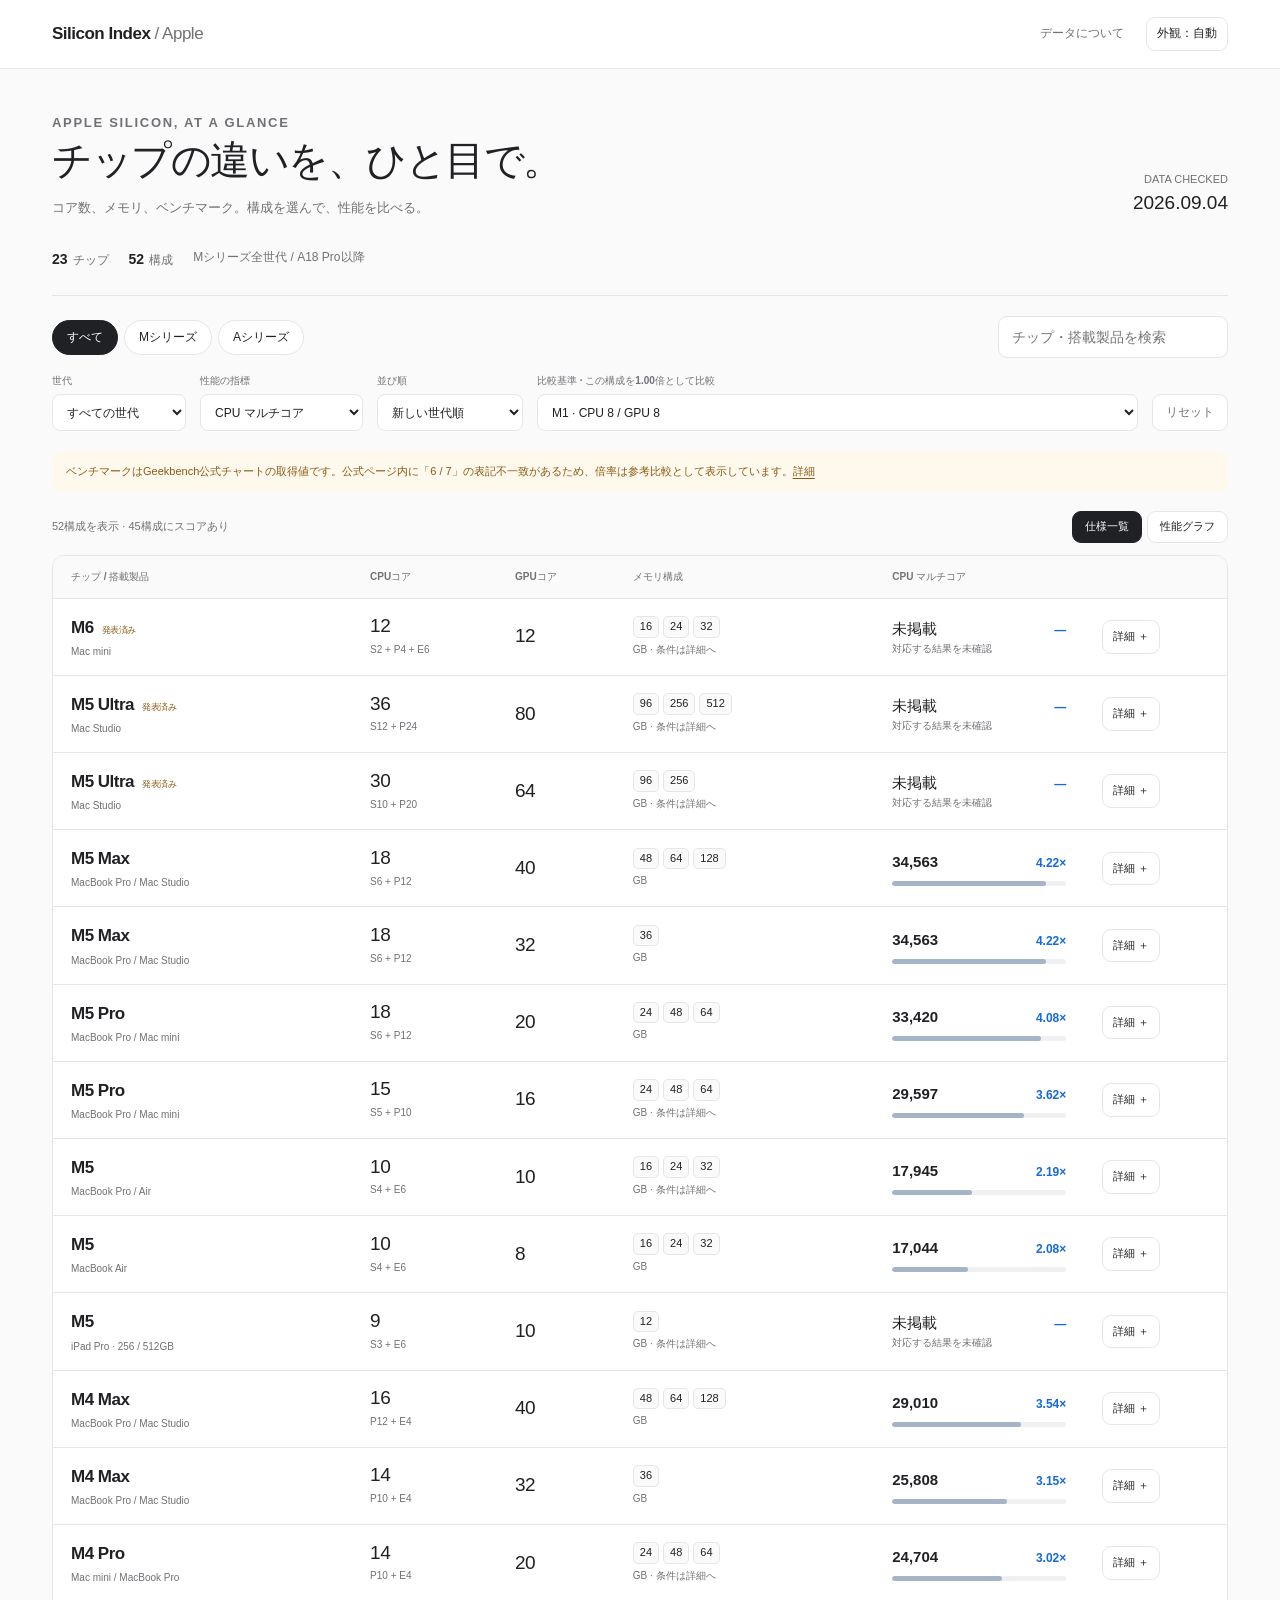
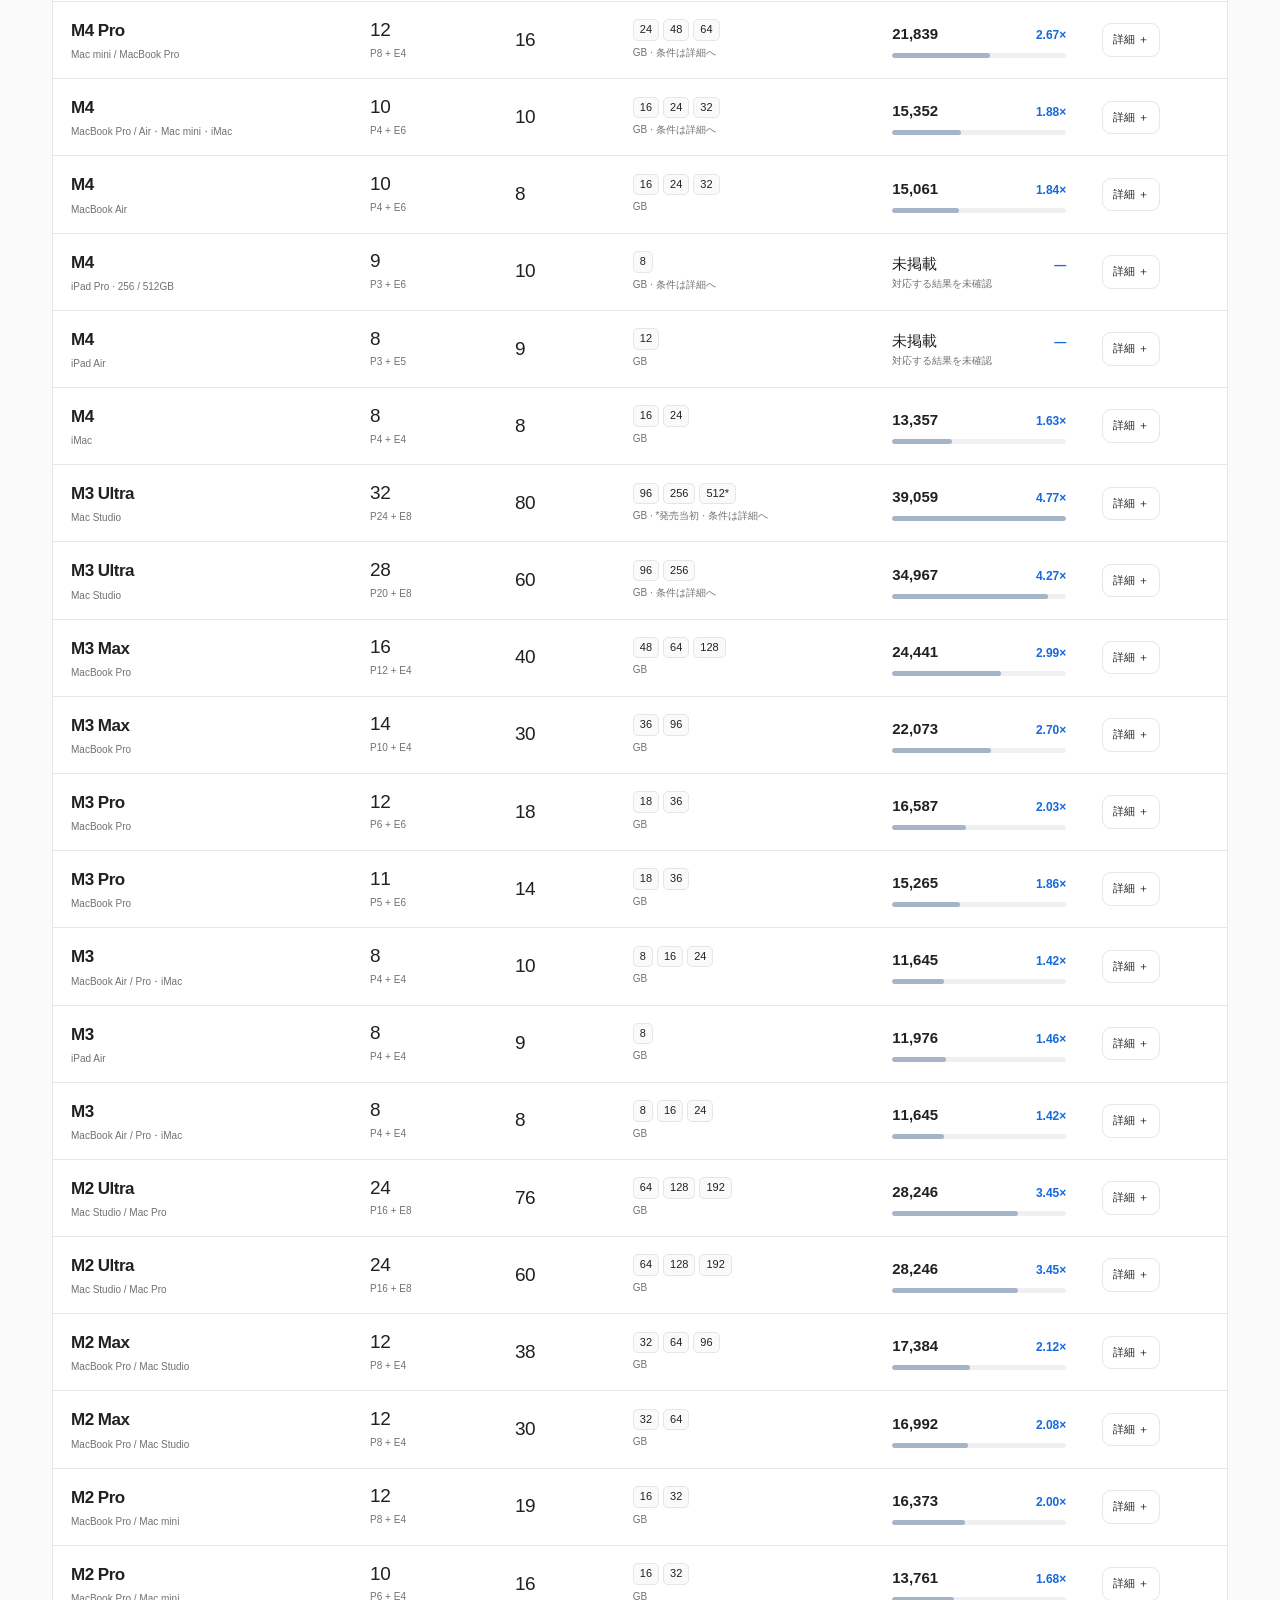
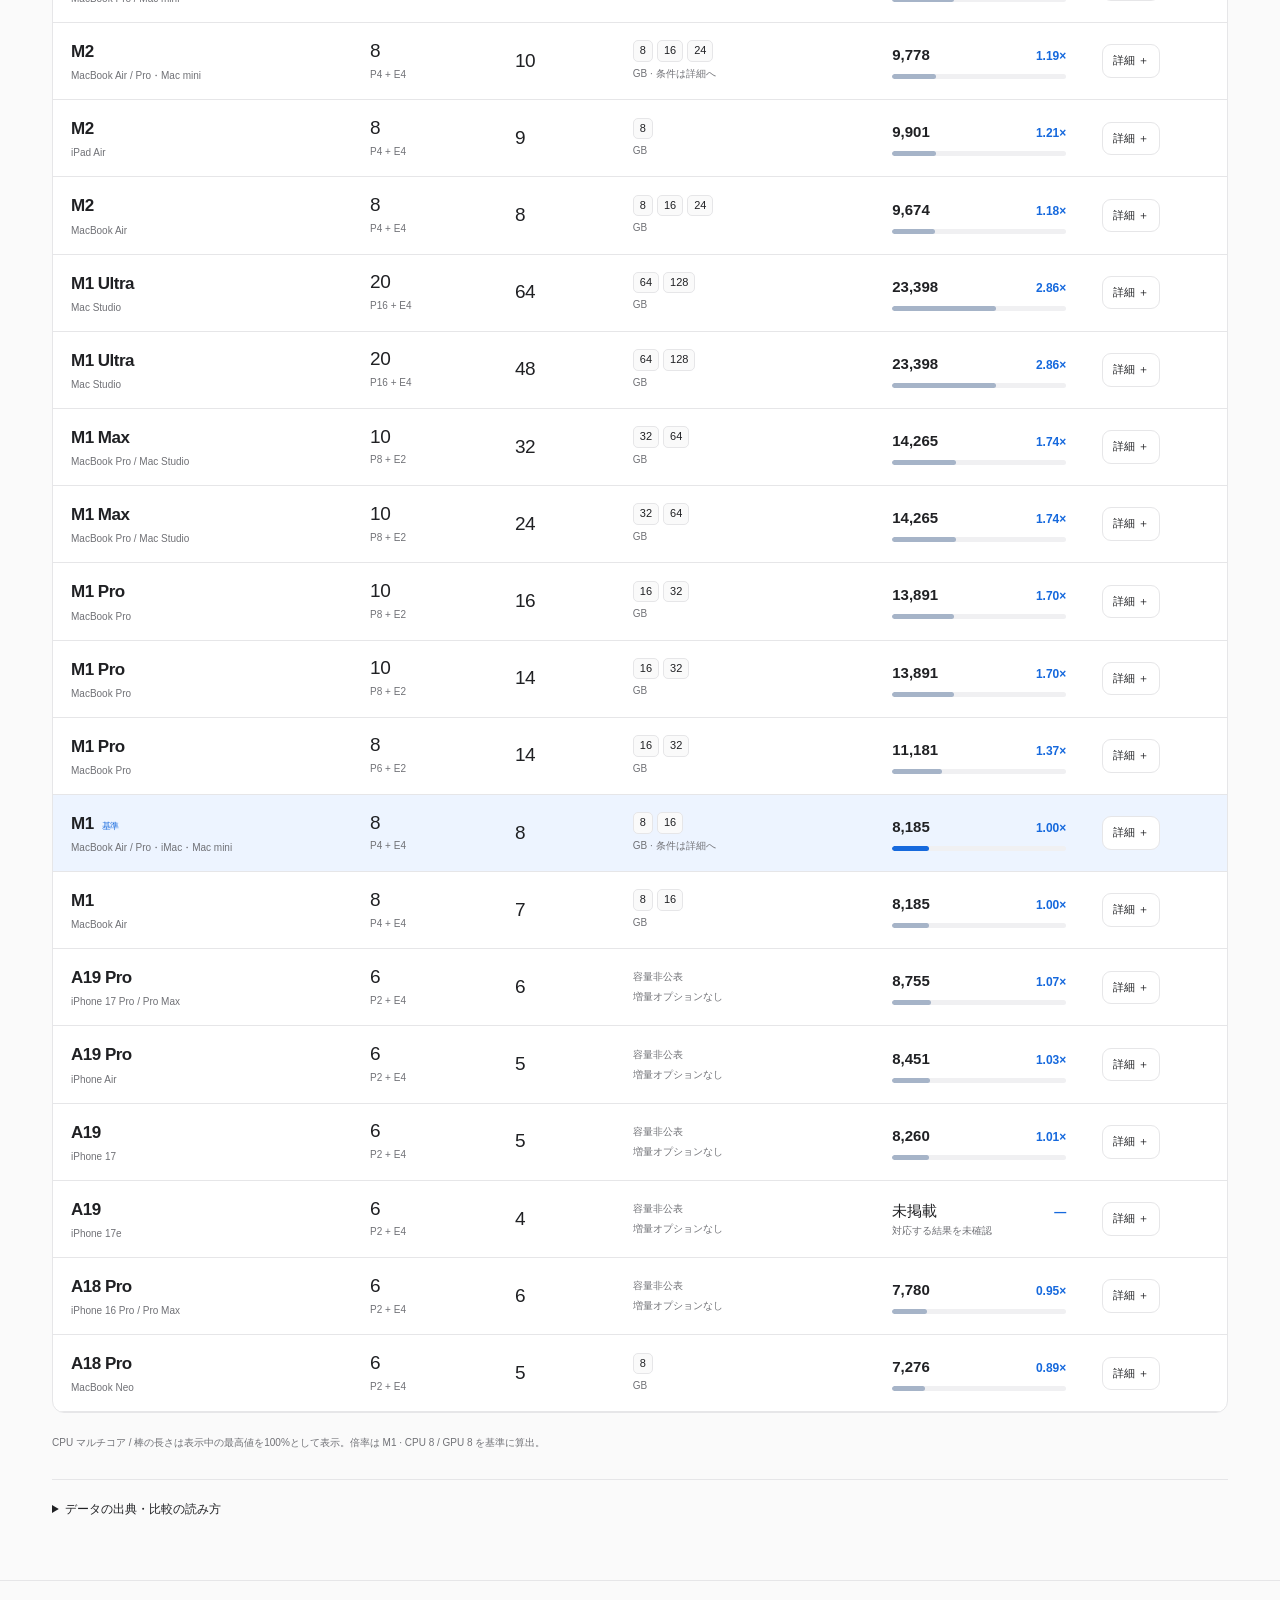
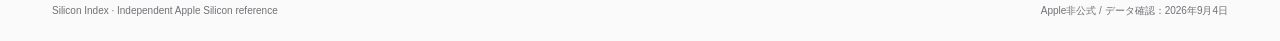
==== index.html @ 415bb07c "Build Silicon Index with 52 chip configurations and benchmark comparison" ====
<!doctype html>
<html lang="ja"><head><meta charset="utf-8"><meta name="viewport" content="width=device-width, initial-scale=1"><meta name="color-scheme" content="light dark"><meta name="description" content="Apple SiliconのCPU・GPUコア数、メモリ構成、ベンチマークを一覧で比較。Mシリーズ全世代とA18 Pro以降に対応。"><title>Silicon Index — Apple Siliconを比較</title>
<style>
:root{--bg:#fafafa;--surface:#fff;--text:#202124;--muted:#707176;--line:#e6e6e8;--soft:#f0f0f2;--accent:#1669dd;--accent-bg:#edf4ff;--bar:#a6b4c8;--warn:#8a5a14;--warn-bg:#fff8ec;font-family:-apple-system,BlinkMacSystemFont,'Helvetica Neue','Noto Sans JP',sans-serif;color:var(--text);background:var(--bg);font-synthesis:none}*{box-sizing:border-box}body{margin:0;font-size:14px;line-height:1.6}a{color:var(--accent);text-underline-offset:3px}button,input,select{font:inherit}button,select{cursor:pointer}button{color:inherit}button:focus-visible,a:focus-visible,input:focus-visible,select:focus-visible,summary:focus-visible{outline:3px solid #6ea7f5;outline-offset:3px}button{border:1px solid var(--line);background:var(--surface);border-radius:9px;padding:8px 13px}button:hover{background:var(--soft)}button[aria-pressed=true]{background:var(--text);color:var(--surface);border-color:var(--text)}.wrap{max-width:1240px;margin:auto;padding:0 32px}header{border-bottom:1px solid var(--line);background:var(--surface)}.nav{height:68px;display:flex;align-items:center;justify-content:space-between}.brand{font-size:17px;font-weight:650;letter-spacing:-.5px;text-decoration:none;color:var(--text)}.brand span{color:var(--muted);font-weight:400}.nav-right{display:flex;gap:22px;align-items:center}.nav-right a{font-size:12px;color:var(--muted);text-decoration:none}.theme{font-size:12px;padding:6px 10px}.intro{padding:44px 0 29px;display:flex;align-items:end;justify-content:space-between;gap:24px}.eyebrow{font-size:10px;font-weight:650;letter-spacing:1.7px;color:var(--muted);margin:0 0 12px}h1{font-size:clamp(27px,3.4vw,40px);letter-spacing:-1.5px;line-height:1.3;margin:0 0 12px;font-weight:650}.intro p{margin:0;color:var(--muted);font-size:13px}.stamp{font-size:11px;color:var(--muted);white-space:nowrap;text-align:right}.stamp strong{font-size:19px;display:block;color:var(--text);font-weight:500;font-variant-numeric:tabular-nums}.summary{display:flex;gap:20px;margin-bottom:25px;color:var(--muted);font-size:12px}.summary b{color:var(--text);font-size:14px;margin-right:5px}.toolbar{display:flex;justify-content:space-between;align-items:center;gap:12px;flex-wrap:wrap;border-top:1px solid var(--line);padding:20px 0 15px}.segments{display:flex;gap:6px}.segments button{font-size:12px;padding:7px 14px;border-radius:20px}.search{width:230px;border:1px solid var(--line);background:var(--surface);color:var(--text);padding:9px 13px;border-radius:9px}.controls{display:flex;gap:14px;align-items:end;flex-wrap:wrap;padding-bottom:20px}.field{display:flex;flex-direction:column;gap:5px;min-width:125px}.field label{font-size:10px;color:var(--muted);font-weight:550}.field select{border:1px solid var(--line);border-radius:8px;background:var(--surface);color:var(--text);height:37px;padding:0 30px 0 10px;max-width:320px;font-size:12px}.field.base{flex:1}.field.base select{max-width:100%;width:100%}.reset{font-size:12px;height:37px;color:var(--muted)}.viewline{display:flex;justify-content:space-between;align-items:center;gap:12px;margin-bottom:12px}.result-count{font-size:11px;color:var(--muted)}.view-buttons{display:flex;gap:5px}.view-buttons button{font-size:11px;padding:6px 12px}.notice{padding:11px 14px;border-radius:9px;background:var(--warn-bg);color:var(--warn);font-size:11px;margin:0 0 19px;line-height:1.7}.notice a{color:inherit}.table-shell{border:1px solid var(--line);border-radius:12px;background:var(--surface);overflow:hidden}table{border-collapse:collapse;width:100%;font-size:12px}th{font-size:10px;text-align:left;font-weight:550;color:var(--muted);padding:13px 18px;background:var(--bg);border-bottom:1px solid var(--line);white-space:nowrap}td{padding:15px 18px;border-bottom:1px solid var(--line);vertical-align:middle}tbody tr:last-child td{border-bottom:0}.chip-name{font-size:17px;font-weight:650;letter-spacing:-.5px;white-space:nowrap}.device{font-size:10px;color:var(--muted);max-width:220px;margin-top:3px}.variant{font-size:10px;color:var(--muted)}.num{font-variant-numeric:tabular-nums;font-size:19px;line-height:1.2;letter-spacing:-.5px}.split{font-size:10px;white-space:nowrap;color:var(--muted);margin-top:4px}.badges{display:flex;gap:4px;flex-wrap:wrap;max-width:195px}.badge{font-variant-numeric:tabular-nums;border:1px solid var(--line);border-radius:5px;padding:1px 6px;font-size:11px;background:var(--bg);white-space:nowrap}.unit{font-size:10px;color:var(--muted);margin-top:4px}.score{width:210px;min-width:170px}.score-top{display:flex;align-items:baseline;justify-content:space-between;gap:12px;font-variant-numeric:tabular-nums}.score-value{font-size:15px;font-weight:550}.ratio{color:var(--accent);font-size:12px;font-weight:550}.track{height:5px;border-radius:3px;background:var(--soft);margin-top:7px;overflow:hidden}.fill{height:100%;background:var(--bar);border-radius:3px}.is-base{background:var(--accent-bg)}.is-base .fill{background:var(--accent)}.base-tag{font-size:9px;color:var(--accent);font-weight:600;margin-left:8px}.future{font-size:9px;color:var(--warn);font-weight:500;margin-left:8px}.detail-button{font-size:11px;white-space:nowrap;padding:7px 10px}.details td{padding:0 18px;background:var(--bg)}.detail-content{padding:17px 0;display:grid;grid-template-columns:1fr 1fr;gap:22px;font-size:11px;color:var(--muted)}.detail-content p{margin:4px 0}.detail-content b{color:var(--text);font-weight:550}.detail-metrics{display:flex;gap:20px;margin-bottom:10px}.detail-metrics span{display:block;font-size:16px;color:var(--text);font-variant-numeric:tabular-nums}.detail-content a{display:inline-block;margin-right:15px}.set-base{font-size:11px;margin-top:7px}.empty{padding:60px 20px;text-align:center;color:var(--muted)}#ranking{padding:8px 22px}.rank-row{display:grid;grid-template-columns:185px 1fr 100px;align-items:center;gap:20px;padding:14px 0;border-bottom:1px solid var(--line)}.rank-row:last-child{border-bottom:0}.rank-name{font-size:14px;font-weight:600}.rank-sub{font-size:10px;color:var(--muted)}.rank-track{height:23px;border-radius:4px;background:var(--soft)}.rank-fill{height:100%;min-width:2px;border-radius:4px;background:var(--bar)}.rank-row.baseline .rank-fill{background:var(--accent)}.rank-score{text-align:right;font-variant-numeric:tabular-nums}.rank-score b{font-weight:550;font-size:14px}.rank-score span{display:block;color:var(--accent);font-size:11px}.guide{margin:28px 0 40px;padding:20px 0;border-top:1px solid var(--line)}.guide summary{cursor:pointer;font-size:12px;font-weight:550}.guide-content{max-width:850px;font-size:12px;color:var(--muted);line-height:1.9;padding-top:12px}.guide h3{font-size:12px;color:var(--text);margin:17px 0 5px}.guide p{margin:5px 0}.guide ul{padding-left:18px}.legend{font-size:10px;color:var(--muted);padding-top:12px}footer{border-top:1px solid var(--line);padding:22px 0;font-size:10px;color:var(--muted)}footer .wrap{display:flex;justify-content:space-between;gap:20px}.sr-only{position:absolute;width:1px;height:1px;padding:0;margin:-1px;overflow:hidden;clip:rect(0,0,0,0);white-space:nowrap;border:0}[hidden]{display:none!important}
@media(prefers-color-scheme:dark){:root:not([data-theme=light]){--bg:#141416;--surface:#1d1d20;--text:#eeeef0;--muted:#a0a0a8;--line:#35353b;--soft:#2c2c32;--accent:#8dbbff;--accent-bg:#1b2a40;--bar:#6c839f;--warn:#dbb879;--warn-bg:#2c261c}}:root[data-theme=dark]{--bg:#141416;--surface:#1d1d20;--text:#eeeef0;--muted:#a0a0a8;--line:#35353b;--soft:#2c2c32;--accent:#8dbbff;--accent-bg:#1b2a40;--bar:#6c839f;--warn:#dbb879;--warn-bg:#2c261c}
@media(max-width:850px){.wrap{padding:0 20px}td,th{padding:13px 10px}.stamp{display:none}.score{min-width:135px;width:170px}.device{max-width:175px}.field{min-width:110px}.controls{gap:10px}}
@media(max-width:650px){.wrap{padding:0 18px}.nav{height:58px}.brand{font-size:15px}.brand span{display:none}.intro{padding:30px 0 22px}h1{letter-spacing:-1px}.intro p{font-size:12px}.summary{gap:16px;margin-bottom:20px}.toolbar{padding-top:16px}.search{width:100%;order:2}.segments{width:100%}.segments button{flex:1;padding:7px 10px}.controls{display:grid;grid-template-columns:1fr 1fr}.field select{max-width:100%;width:100%}.field.base{grid-column:1/-1}.reset{grid-column:1/-1;height:32px}.notice{font-size:10px}.table-shell{border:none;background:none;overflow:visible}table,tbody{display:block}thead{display:none}tr.data-row{display:grid;grid-template-columns:1fr 1fr 1.7fr;gap:16px 10px;border:1px solid var(--line);border-radius:12px;padding:17px;margin-bottom:10px;background:var(--surface)}tr.data-row.is-base{background:var(--accent-bg)}td{display:block;padding:0;border:0}td.identity{grid-column:1/3}td.action{grid-column:3;grid-row:1;text-align:right;align-self:center}td.cpu,td.gpu,td.mem{grid-row:2}td.cpu:before{content:'CPU';font-size:9px;color:var(--muted);display:block;margin-bottom:5px}td.gpu:before{content:'GPU';font-size:9px;color:var(--muted);display:block;margin-bottom:5px}td.mem:before{content:'メモリ';font-size:9px;color:var(--muted);display:block;margin-bottom:5px}td.score{grid-column:1/-1;width:auto;min-width:0;padding-top:12px;border-top:1px solid var(--line)}.chip-name{font-size:19px}.device{max-width:none}.badges{max-width:none}.badge{font-size:10px}.num{font-size:23px}.details{display:block;margin:-11px 0 10px;border:1px solid var(--line);border-radius:0 0 12px}.details td{padding:0 15px;border-radius:inherit}.detail-content{grid-template-columns:1fr;gap:10px}.rank-row{grid-template-columns:110px 1fr 70px;gap:10px}.rank-name{font-size:12px}.rank-sub{font-size:9px}.rank-track{height:19px}#ranking{padding:0 12px;border:1px solid var(--line);border-radius:12px;background:var(--surface)}.rank-score b{font-size:12px}.rank-score span{font-size:10px}.guide{margin-top:24px}footer .wrap{flex-direction:column;gap:4px}.nav-right{gap:12px}}
@media(prefers-reduced-motion:no-preference){.fill,.rank-fill{transition:width .2s ease}}@media print{header,.toolbar,.controls,.view-buttons,.action,.notice,footer{display:none}body{background:white;color:black}.wrap{max-width:none;padding:0}tr{break-inside:avoid}.intro{padding:15px 0}}
</style></head><body>
<header><nav class="wrap nav" aria-label="メイン"><a class="brand" href="./">Silicon Index <span>/ Apple</span></a><div class="nav-right"><a href="#about">データについて</a><button class="theme" id="theme" aria-label="外観を切り替え">外観：自動</button></div></nav></header>
<main class="wrap"><section class="intro"><div><p class="eyebrow">APPLE SILICON, AT A GLANCE</p><h1>チップの違いを、ひと目で。</h1><p>コア数、メモリ、ベンチマーク。構成を選んで、性能を比べる。</p></div><div class="stamp">DATA CHECKED<strong>2026.09.04</strong></div></section>
<div class="summary"><span><b id="chipCount"></b>チップ</span><span><b id="configCount"></b>構成</span><span>Mシリーズ全世代 / A18 Pro以降</span></div>
<div class="toolbar"><div class="segments" role="group" aria-label="シリーズ"><button data-family="all" aria-pressed="true">すべて</button><button data-family="M" aria-pressed="false">Mシリーズ</button><button data-family="A" aria-pressed="false">Aシリーズ</button></div><label class="sr-only" for="search">チップ・搭載製品を検索</label><input class="search" id="search" type="search" placeholder="チップ・搭載製品を検索" autocomplete="off"></div>
<div class="controls"><div class="field"><label for="generation">世代</label><select id="generation"><option value="all">すべての世代</option></select></div><div class="field"><label for="metric">性能の指標</label><select id="metric"><option value="multi">CPU マルチコア</option><option value="single">CPU シングルコア</option><option value="metal">GPU Metal</option></select></div><div class="field"><label for="sort">並び順</label><select id="sort"><option value="new">新しい世代順</option><option value="score">スコアが高い順</option><option value="cpu">CPUコア数順</option><option value="gpu">GPUコア数順</option><option value="memory">最大メモリ順</option></select></div><div class="field base"><label for="baseline">比較基準 · この構成を1.00倍として比較</label><select id="baseline"></select></div><button class="reset" id="reset">リセット</button></div>
<p class="notice">ベンチマークはGeekbench公式チャートの取得値です。公式ページ内に「6 / 7」の表記不一致があるため、倍率は参考比較として表示しています。<a href="#about">詳細</a></p>
<div class="viewline"><span class="result-count" id="resultCount" role="status" aria-live="polite"></span><div class="view-buttons" role="group" aria-label="表示形式"><button id="tableView" aria-pressed="true">仕様一覧</button><button id="chartView" aria-pressed="false">性能グラフ</button></div></div>
<div class="table-shell"><table id="table"><caption class="sr-only">Apple Siliconの構成とベンチマーク一覧</caption><thead><tr><th scope="col">チップ / 搭載製品</th><th scope="col">CPUコア</th><th scope="col">GPUコア</th><th scope="col">メモリ構成</th><th scope="col" id="scoreHead">CPU マルチコア</th><th scope="col"><span class="sr-only">詳細</span></th></tr></thead><tbody id="rows"></tbody></table><div id="ranking" hidden aria-label="ベンチマーク比較グラフ"></div><div class="empty" id="empty" hidden>条件に合う構成がありません。<br>検索語や世代を変えてみてください。</div></div>
<p class="legend" id="legend"></p>
<details class="guide" id="about"><summary>データの出典・比較の読み方</summary><div class="guide-content"><h3>対象とメモリ</h3><p>M1からM6までのMシリーズ、およびA18 Pro・A19・A19 Proの確認済み構成を掲載。M4 Ultraなど未確認のチップは掲載していません。2026年9月4日時点で発表済みの構成を含みます。搭載製品欄は代表例で、対応製品をすべて列挙したものではありません。</p><p>メモリはストレージ容量ではなくRAMです。同じチップ・CPU・GPU構成でも搭載製品によって選択肢が異なります。「詳細」に製品別の制約を記載しています。iPhoneにはRAMの増量オプションがなく、Appleの製品仕様に容量が記載されていないため「容量非公表」としています。</p><h3>CPUの内訳</h3><p>S＝スーパーコア、P＝高性能コア、E＝高効率コア。名称はAppleの現行表記に準拠。異なる世代の同じコア数が、同じ性能を示すわけではありません。Neural Engineとメモリ帯域幅は各構成の「詳細」に表示します。</p><h3>ベンチマーク</h3><p><a href="https://browser.geekbench.com/mac-benchmarks" target="_blank" rel="noopener noreferrer">Geekbench Mac Benchmarks</a>と<a href="https://browser.geekbench.com/ios-benchmarks" target="_blank" rel="noopener noreferrer">iOS Benchmarks</a>を2026年9月4日に確認した静的データです。自動更新ではありません。各行は詳細に示す代表機種の集計値で、すべての搭載機種を平均したチップ固有の値ではありません。</p><p>公式チャートの説明はGeekbench 7ですが、<a href="https://browser.geekbench.com/macs/macbook-pro-14-inch-2025" target="_blank" rel="noopener noreferrer">M5 MacBook Proの詳細ページ</a>の説明は同じ値をGeekbench 6と記載しています。本サイトはバージョンを断定せず、同時点の公式チャート内での参考比較に限定します。厳密な同一バージョン・同一条件での比較は未検証です。</p><p>倍率＝対象スコア ÷ 比較基準のスコア。1.50倍はスコアが50%高いことを示し、実際の作業が必ず1.50倍速くなるという意味ではありません。OS、冷却、電力設定、メモリ、ソフトによって結果は変わります。CPU・GPUの異なる指標同士は比較しません。GPUはMetalのみで、OpenCL値とは混在させません。</p><p>構成と結果を対応付けられない場合は未掲載とし、他構成の値や推定値で埋めていません。GPU別の区別がない旧世代の集計では、CPU参考値のみ表示する場合があります。</p><h3>公式仕様</h3><p>各行の「詳細 → Apple公式仕様」から元の技術仕様を確認できます。チップの仕様や販売構成が更新された場合、掲載データと異なる可能性があります。</p></div></details>
<noscript><p>この一覧の表示・比較にはJavaScriptを有効にしてください。</p></noscript></main><footer><div class="wrap"><span>Silicon Index · Independent Apple Silicon reference</span><span>Apple非公式 / データ確認：2026年9月4日</span></div></footer>
<script id="chip-data" type="application/json">[
  {
    "id": "chip-0",
    "chip": "M1",
    "generation": "M1",
    "cpu": 8,
    "gpu": 7,
    "p": 4,
    "e": 4,
    "s": 0,
    "memory": [
      8,
      16
    ],
    "source": "https://support.apple.com/en-hk/111883",
    "device": "MacBook Air",
    "bw": null,
    "ne": 16,
    "note": "",
    "platform": "mac",
    "status": "発売済み",
    "bench": {
      "single": 2164,
      "multi": 8185,
      "metal": 26938
    },
    "benchDevice": "MacBook Air (Late 2020)",
    "benchNote": "",
    "benchSource": "https://browser.geekbench.com/mac-benchmarks"
  },
  {
    "id": "chip-1",
    "chip": "M1",
    "generation": "M1",
    "cpu": 8,
    "gpu": 8,
    "p": 4,
    "e": 4,
    "s": 0,
    "memory": [
      8,
      16
    ],
    "source": "https://support.apple.com/en-hk/111883",
    "device": "MacBook Air / Pro・iMac・Mac mini",
    "bw": null,
    "ne": 16,
    "note": "Macの選択肢。iPad Airは8GB固定、iPad Proはストレージに応じ8GB / 16GB。",
    "platform": "mac",
    "status": "発売済み",
    "bench": {
      "single": 2164,
      "multi": 8185,
      "metal": 28346
    },
    "benchDevice": "MacBook Air (Late 2020)",
    "benchNote": "",
    "benchSource": "https://browser.geekbench.com/mac-benchmarks"
  },
  {
    "id": "chip-2",
    "chip": "M1 Pro",
    "generation": "M1",
    "cpu": 8,
    "gpu": 14,
    "p": 6,
    "e": 2,
    "s": 0,
    "memory": [
      16,
      32
    ],
    "source": "https://support.apple.com/en-hk/111902",
    "device": "MacBook Pro",
    "bw": 200,
    "ne": 16,
    "note": "",
    "platform": "mac",
    "status": "発売済み",
    "bench": {
      "single": 2187,
      "multi": 11181,
      "metal": null
    },
    "benchDevice": "MacBook Pro (14-inch, 2021)",
    "benchNote": "CPUの参考値はGPU構成を分離していない集計。GPUスコアは掲載しません。",
    "benchSource": "https://browser.geekbench.com/mac-benchmarks"
  },
  {
    "id": "chip-3",
    "chip": "M1 Pro",
    "generation": "M1",
    "cpu": 10,
    "gpu": 14,
    "p": 8,
    "e": 2,
    "s": 0,
    "memory": [
      16,
      32
    ],
    "source": "https://support.apple.com/en-hk/111902",
    "device": "MacBook Pro",
    "bw": 200,
    "ne": 16,
    "note": "",
    "platform": "mac",
    "status": "発売済み",
    "bench": {
      "single": 2194,
      "multi": 13891,
      "metal": null
    },
    "benchDevice": "MacBook Pro (14-inch, 2021)",
    "benchNote": "CPUの参考値はGPU構成を分離していない集計。GPUスコアは掲載しません。",
    "benchSource": "https://browser.geekbench.com/mac-benchmarks"
  },
  {
    "id": "chip-4",
    "chip": "M1 Pro",
    "generation": "M1",
    "cpu": 10,
    "gpu": 16,
    "p": 8,
    "e": 2,
    "s": 0,
    "memory": [
      16,
      32
    ],
    "source": "https://support.apple.com/en-hk/111902",
    "device": "MacBook Pro",
    "bw": 200,
    "ne": 16,
    "note": "",
    "platform": "mac",
    "status": "発売済み",
    "bench": {
      "single": 2194,
      "multi": 13891,
      "metal": null
    },
    "benchDevice": "MacBook Pro (14-inch, 2021)",
    "benchNote": "CPUの参考値はGPU構成を分離していない集計。GPUスコアは掲載しません。",
    "benchSource": "https://browser.geekbench.com/mac-benchmarks"
  },
  {
    "id": "chip-5",
    "chip": "M1 Max",
    "generation": "M1",
    "cpu": 10,
    "gpu": 24,
    "p": 8,
    "e": 2,
    "s": 0,
    "memory": [
      32,
      64
    ],
    "source": "https://support.apple.com/en-hk/111902",
    "device": "MacBook Pro / Mac Studio",
    "bw": 400,
    "ne": 16,
    "note": "",
    "platform": "mac",
    "status": "発売済み",
    "bench": {
      "single": 2225,
      "multi": 14265,
      "metal": null
    },
    "benchDevice": "Mac Studio",
    "benchNote": "CPUの参考値はGPU構成を分離していない集計。GPUスコアは掲載しません。",
    "benchSource": "https://browser.geekbench.com/mac-benchmarks"
  },
  {
    "id": "chip-6",
    "chip": "M1 Max",
    "generation": "M1",
    "cpu": 10,
    "gpu": 32,
    "p": 8,
    "e": 2,
    "s": 0,
    "memory": [
      32,
      64
    ],
    "source": "https://support.apple.com/en-hk/111902",
    "device": "MacBook Pro / Mac Studio",
    "bw": 400,
    "ne": 16,
    "note": "",
    "platform": "mac",
    "status": "発売済み",
    "bench": {
      "single": 2225,
      "multi": 14265,
      "metal": null
    },
    "benchDevice": "Mac Studio",
    "benchNote": "CPUの参考値はGPU構成を分離していない集計。GPUスコアは掲載しません。",
    "benchSource": "https://browser.geekbench.com/mac-benchmarks"
  },
  {
    "id": "chip-7",
    "chip": "M1 Ultra",
    "generation": "M1",
    "cpu": 20,
    "gpu": 48,
    "p": 16,
    "e": 4,
    "s": 0,
    "memory": [
      64,
      128
    ],
    "source": "https://support.apple.com/en-hk/111900",
    "device": "Mac Studio",
    "bw": 800,
    "ne": 32,
    "note": "",
    "platform": "mac",
    "status": "発売済み",
    "bench": {
      "single": 2223,
      "multi": 23398,
      "metal": null
    },
    "benchDevice": "Mac Studio",
    "benchNote": "CPUの参考値はGPU構成を分離していない集計。GPUスコアは掲載しません。",
    "benchSource": "https://browser.geekbench.com/mac-benchmarks"
  },
  {
    "id": "chip-8",
    "chip": "M1 Ultra",
    "generation": "M1",
    "cpu": 20,
    "gpu": 64,
    "p": 16,
    "e": 4,
    "s": 0,
    "memory": [
      64,
      128
    ],
    "source": "https://support.apple.com/en-hk/111900",
    "device": "Mac Studio",
    "bw": 800,
    "ne": 32,
    "note": "",
    "platform": "mac",
    "status": "発売済み",
    "bench": {
      "single": 2223,
      "multi": 23398,
      "metal": null
    },
    "benchDevice": "Mac Studio",
    "benchNote": "CPUの参考値はGPU構成を分離していない集計。GPUスコアは掲載しません。",
    "benchSource": "https://browser.geekbench.com/mac-benchmarks"
  },
  {
    "id": "chip-9",
    "chip": "M2",
    "generation": "M2",
    "cpu": 8,
    "gpu": 8,
    "p": 4,
    "e": 4,
    "s": 0,
    "memory": [
      8,
      16,
      24
    ],
    "source": "https://support.apple.com/en-hk/111867",
    "device": "MacBook Air",
    "bw": 100,
    "ne": 16,
    "note": "",
    "platform": "mac",
    "status": "発売済み",
    "bench": {
      "single": 2354,
      "multi": 9674,
      "metal": null
    },
    "benchDevice": "MacBook Air (2022)",
    "benchNote": "CPUの参考値はGPU構成を分離していない集計。GPUスコアは掲載しません。",
    "benchSource": "https://browser.geekbench.com/mac-benchmarks"
  },
  {
    "id": "chip-10",
    "chip": "M2",
    "generation": "M2",
    "cpu": 8,
    "gpu": 9,
    "p": 4,
    "e": 4,
    "s": 0,
    "memory": [
      8
    ],
    "source": "https://support.apple.com/en-hk/119893",
    "device": "iPad Air",
    "bw": null,
    "ne": 16,
    "note": "",
    "platform": "ios",
    "status": "発売済み",
    "bench": {
      "single": 2361,
      "multi": 9901,
      "metal": 39107
    },
    "benchDevice": "iPad Air 13-inch (M2)",
    "benchNote": "",
    "benchSource": "https://browser.geekbench.com/ios-benchmarks"
  },
  {
    "id": "chip-11",
    "chip": "M2",
    "generation": "M2",
    "cpu": 8,
    "gpu": 10,
    "p": 4,
    "e": 4,
    "s": 0,
    "memory": [
      8,
      16,
      24
    ],
    "source": "https://support.apple.com/en-hk/111869",
    "device": "MacBook Air / Pro・Mac mini",
    "bw": 100,
    "ne": 16,
    "note": "Macの選択肢。iPad Proは128〜512GBストレージで8GB RAM、1〜2TBで16GB RAM。",
    "platform": "mac",
    "status": "発売済み",
    "bench": {
      "single": 2400,
      "multi": 9778,
      "metal": 43685
    },
    "benchDevice": "Mac mini (2023)",
    "benchNote": "",
    "benchSource": "https://browser.geekbench.com/mac-benchmarks"
  },
  {
    "id": "chip-12",
    "chip": "M2 Pro",
    "generation": "M2",
    "cpu": 10,
    "gpu": 16,
    "p": 6,
    "e": 4,
    "s": 0,
    "memory": [
      16,
      32
    ],
    "source": "https://support.apple.com/en-hk/111340",
    "device": "MacBook Pro / Mac mini",
    "bw": 200,
    "ne": 16,
    "note": "",
    "platform": "mac",
    "status": "発売済み",
    "bench": {
      "single": 2409,
      "multi": 13761,
      "metal": 74373
    },
    "benchDevice": "Mac mini (2023)",
    "benchNote": "",
    "benchSource": "https://browser.geekbench.com/mac-benchmarks"
  },
  {
    "id": "chip-13",
    "chip": "M2 Pro",
    "generation": "M2",
    "cpu": 12,
    "gpu": 19,
    "p": 8,
    "e": 4,
    "s": 0,
    "memory": [
      16,
      32
    ],
    "source": "https://support.apple.com/en-hk/111340",
    "device": "MacBook Pro / Mac mini",
    "bw": 200,
    "ne": 16,
    "note": "",
    "platform": "mac",
    "status": "発売済み",
    "bench": {
      "single": 2408,
      "multi": 16373,
      "metal": 82600
    },
    "benchDevice": "Mac mini (2023)",
    "benchNote": "",
    "benchSource": "https://browser.geekbench.com/mac-benchmarks"
  },
  {
    "id": "chip-14",
    "chip": "M2 Max",
    "generation": "M2",
    "cpu": 12,
    "gpu": 30,
    "p": 8,
    "e": 4,
    "s": 0,
    "memory": [
      32,
      64
    ],
    "source": "https://support.apple.com/en-hk/111835",
    "device": "MacBook Pro / Mac Studio",
    "bw": 400,
    "ne": 16,
    "note": "",
    "platform": "mac",
    "status": "発売済み",
    "bench": {
      "single": 2488,
      "multi": 16992,
      "metal": null
    },
    "benchDevice": "MacBook Pro (16-inch, 2023)",
    "benchNote": "",
    "benchSource": "https://browser.geekbench.com/mac-benchmarks"
  },
  {
    "id": "chip-15",
    "chip": "M2 Max",
    "generation": "M2",
    "cpu": 12,
    "gpu": 38,
    "p": 8,
    "e": 4,
    "s": 0,
    "memory": [
      32,
      64,
      96
    ],
    "source": "https://support.apple.com/en-hk/111835",
    "device": "MacBook Pro / Mac Studio",
    "bw": 400,
    "ne": 16,
    "note": "",
    "platform": "mac",
    "status": "発売済み",
    "bench": {
      "single": 2542,
      "multi": 17384,
      "metal": 145056
    },
    "benchDevice": "Mac Studio (2023)",
    "benchNote": "",
    "benchSource": "https://browser.geekbench.com/mac-benchmarks"
  },
  {
    "id": "chip-16",
    "chip": "M2 Ultra",
    "generation": "M2",
    "cpu": 24,
    "gpu": 60,
    "p": 16,
    "e": 8,
    "s": 0,
    "memory": [
      64,
      128,
      192
    ],
    "source": "https://support.apple.com/en-hk/111835",
    "device": "Mac Studio / Mac Pro",
    "bw": 800,
    "ne": 32,
    "note": "",
    "platform": "mac",
    "status": "発売済み",
    "bench": {
      "single": 2518,
      "multi": 28246,
      "metal": null
    },
    "benchDevice": "Mac Studio (2023)",
    "benchNote": "",
    "benchSource": "https://browser.geekbench.com/mac-benchmarks"
  },
  {
    "id": "chip-17",
    "chip": "M2 Ultra",
    "generation": "M2",
    "cpu": 24,
    "gpu": 76,
    "p": 16,
    "e": 8,
    "s": 0,
    "memory": [
      64,
      128,
      192
    ],
    "source": "https://support.apple.com/en-hk/111835",
    "device": "Mac Studio / Mac Pro",
    "bw": 800,
    "ne": 32,
    "note": "",
    "platform": "mac",
    "status": "発売済み",
    "bench": {
      "single": 2518,
      "multi": 28246,
      "metal": 222497
    },
    "benchDevice": "Mac Studio (2023)",
    "benchNote": "",
    "benchSource": "https://browser.geekbench.com/mac-benchmarks"
  },
  {
    "id": "chip-18",
    "chip": "M3",
    "generation": "M3",
    "cpu": 8,
    "gpu": 8,
    "p": 4,
    "e": 4,
    "s": 0,
    "memory": [
      8,
      16,
      24
    ],
    "source": "https://support.apple.com/en-hk/118551",
    "device": "MacBook Air / Pro・iMac",
    "bw": 100,
    "ne": 16,
    "note": "",
    "platform": "mac",
    "status": "発売済み",
    "bench": {
      "single": 2753,
      "multi": 11645,
      "metal": null
    },
    "benchDevice": "iMac (24-inch, 2023)",
    "benchNote": "",
    "benchSource": "https://browser.geekbench.com/mac-benchmarks"
  },
  {
    "id": "chip-19",
    "chip": "M3",
    "generation": "M3",
    "cpu": 8,
    "gpu": 10,
    "p": 4,
    "e": 4,
    "s": 0,
    "memory": [
      8,
      16,
      24
    ],
    "source": "https://support.apple.com/en-hk/118551",
    "device": "MacBook Air / Pro・iMac",
    "bw": 100,
    "ne": 16,
    "note": "",
    "platform": "mac",
    "status": "発売済み",
    "bench": {
      "single": 2753,
      "multi": 11645,
      "metal": 47859
    },
    "benchDevice": "iMac (24-inch, 2023)",
    "benchNote": "",
    "benchSource": "https://browser.geekbench.com/mac-benchmarks"
  },
  {
    "id": "chip-20",
    "chip": "M3",
    "generation": "M3",
    "cpu": 8,
    "gpu": 9,
    "p": 4,
    "e": 4,
    "s": 0,
    "memory": [
      8
    ],
    "source": "https://support.apple.com/en-hk/122242",
    "device": "iPad Air",
    "bw": null,
    "ne": 16,
    "note": "",
    "platform": "ios",
    "status": "発売済み",
    "bench": {
      "single": 2744,
      "multi": 11976,
      "metal": 44322
    },
    "benchDevice": "iPad Air 13-inch (7th generation)",
    "benchNote": "",
    "benchSource": "https://browser.geekbench.com/ios-benchmarks"
  },
  {
    "id": "chip-21",
    "chip": "M3 Pro",
    "generation": "M3",
    "cpu": 11,
    "gpu": 14,
    "p": 5,
    "e": 6,
    "s": 0,
    "memory": [
      18,
      36
    ],
    "source": "https://support.apple.com/en-hk/117736",
    "device": "MacBook Pro",
    "bw": 150,
    "ne": 16,
    "note": "",
    "platform": "mac",
    "status": "発売済み",
    "bench": {
      "single": 2791,
      "multi": 15265,
      "metal": 70159
    },
    "benchDevice": "MacBook Pro (14-inch, Nov 2023)",
    "benchNote": "",
    "benchSource": "https://browser.geekbench.com/mac-benchmarks"
  },
  {
    "id": "chip-22",
    "chip": "M3 Pro",
    "generation": "M3",
    "cpu": 12,
    "gpu": 18,
    "p": 6,
    "e": 6,
    "s": 0,
    "memory": [
      18,
      36
    ],
    "source": "https://support.apple.com/en-hk/117736",
    "device": "MacBook Pro",
    "bw": 150,
    "ne": 16,
    "note": "",
    "platform": "mac",
    "status": "発売済み",
    "bench": {
      "single": 2780,
      "multi": 16587,
      "metal": 76812
    },
    "benchDevice": "MacBook Pro (14-inch, Nov 2023)",
    "benchNote": "",
    "benchSource": "https://browser.geekbench.com/mac-benchmarks"
  },
  {
    "id": "chip-23",
    "chip": "M3 Max",
    "generation": "M3",
    "cpu": 14,
    "gpu": 30,
    "p": 10,
    "e": 4,
    "s": 0,
    "memory": [
      36,
      96
    ],
    "source": "https://support.apple.com/en-hk/117736",
    "device": "MacBook Pro",
    "bw": 300,
    "ne": 16,
    "note": "",
    "platform": "mac",
    "status": "発売済み",
    "bench": {
      "single": 2811,
      "multi": 22073,
      "metal": 132830
    },
    "benchDevice": "MacBook Pro (14-inch, Nov 2023)",
    "benchNote": "",
    "benchSource": "https://browser.geekbench.com/mac-benchmarks"
  },
  {
    "id": "chip-24",
    "chip": "M3 Max",
    "generation": "M3",
    "cpu": 16,
    "gpu": 40,
    "p": 12,
    "e": 4,
    "s": 0,
    "memory": [
      48,
      64,
      128
    ],
    "source": "https://support.apple.com/en-hk/117736",
    "device": "MacBook Pro",
    "bw": 400,
    "ne": 16,
    "note": "",
    "platform": "mac",
    "status": "発売済み",
    "bench": {
      "single": 2809,
      "multi": 24441,
      "metal": 166064
    },
    "benchDevice": "MacBook Pro (14-inch, Nov 2023)",
    "benchNote": "",
    "benchSource": "https://browser.geekbench.com/mac-benchmarks"
  },
  {
    "id": "chip-25",
    "chip": "M3 Ultra",
    "generation": "M3",
    "cpu": 28,
    "gpu": 60,
    "p": 20,
    "e": 8,
    "s": 0,
    "memory": [
      96,
      256
    ],
    "source": "https://support.apple.com/en-hk/122211",
    "device": "Mac Studio",
    "bw": 819,
    "ne": 32,
    "note": "確認日時点のApple技術仕様は96GB / 256GB。発売当初は最大512GBも提供。",
    "platform": "mac",
    "status": "発売済み",
    "bench": {
      "single": 2923,
      "multi": 34967,
      "metal": 224564
    },
    "benchDevice": "Mac Studio (2025)",
    "benchNote": "",
    "benchSource": "https://browser.geekbench.com/mac-benchmarks",
    "extraSource": "https://www.apple.com/hk/en/newsroom/2025/03/apple-reveals-m3-ultra-taking-apple-silicon-to-a-new-extreme/"
  },
  {
    "id": "chip-26",
    "chip": "M3 Ultra",
    "generation": "M3",
    "cpu": 32,
    "gpu": 80,
    "p": 24,
    "e": 8,
    "s": 0,
    "memory": [
      96,
      256,
      512
    ],
    "source": "https://support.apple.com/en-hk/122211",
    "device": "Mac Studio",
    "bw": 819,
    "ne": 32,
    "note": "確認日時点のApple技術仕様は96GB / 256GB。発売当初は最大512GBも提供。",
    "platform": "mac",
    "status": "発売済み",
    "bench": {
      "single": 2906,
      "multi": 39059,
      "metal": 248882
    },
    "benchDevice": "Mac Studio (2025)",
    "benchNote": "",
    "benchSource": "https://browser.geekbench.com/mac-benchmarks",
    "extraSource": "https://www.apple.com/hk/en/newsroom/2025/03/apple-reveals-m3-ultra-taking-apple-silicon-to-a-new-extreme/",
    "historicalMemory": [
      512
    ]
  },
  {
    "id": "chip-27",
    "chip": "M4",
    "generation": "M4",
    "cpu": 8,
    "gpu": 8,
    "p": 4,
    "e": 4,
    "s": 0,
    "memory": [
      16,
      24
    ],
    "source": "https://www.apple.com/imac/specs/",
    "device": "iMac",
    "bw": 120,
    "ne": 16,
    "note": "",
    "platform": "mac",
    "status": "発売済み",
    "bench": {
      "single": 3160,
      "multi": 13357,
      "metal": 47120
    },
    "benchDevice": "iMac (24-inch, 2024)",
    "benchNote": "",
    "benchSource": "https://browser.geekbench.com/mac-benchmarks"
  },
  {
    "id": "chip-28",
    "chip": "M4",
    "generation": "M4",
    "cpu": 8,
    "gpu": 9,
    "p": 3,
    "e": 5,
    "s": 0,
    "memory": [
      12
    ],
    "source": "https://support.apple.com/en-hk/126471",
    "device": "iPad Air",
    "bw": 120,
    "ne": 16,
    "note": "",
    "platform": "ios",
    "status": "発売済み",
    "bench": {
      "single": null,
      "multi": null,
      "metal": null
    },
    "benchDevice": "",
    "benchNote": "",
    "benchSource": "https://browser.geekbench.com/ios-benchmarks"
  },
  {
    "id": "chip-29",
    "chip": "M4",
    "generation": "M4",
    "cpu": 9,
    "gpu": 10,
    "p": 3,
    "e": 6,
    "s": 0,
    "memory": [
      8
    ],
    "source": "https://www.apple.com/hk/en/ipad/compare/",
    "device": "iPad Pro · 256 / 512GB",
    "bw": 120,
    "ne": 16,
    "note": "チャートのCPU構成を特定できないためスコア未掲載。",
    "platform": "ios",
    "status": "発売済み",
    "bench": {
      "single": null,
      "multi": null,
      "metal": null
    },
    "benchDevice": "",
    "benchNote": "",
    "benchSource": "https://browser.geekbench.com/ios-benchmarks"
  },
  {
    "id": "chip-30",
    "chip": "M4",
    "generation": "M4",
    "cpu": 10,
    "gpu": 8,
    "p": 4,
    "e": 6,
    "s": 0,
    "memory": [
      16,
      24,
      32
    ],
    "source": "https://www.apple.com/macbook-air/",
    "device": "MacBook Air",
    "bw": 120,
    "ne": 16,
    "note": "",
    "platform": "mac",
    "status": "発売済み",
    "bench": {
      "single": 3203,
      "multi": 15061,
      "metal": 47677
    },
    "benchDevice": "MacBook Air (13-inch, 2025)",
    "benchNote": "",
    "benchSource": "https://browser.geekbench.com/mac-benchmarks"
  },
  {
    "id": "chip-31",
    "chip": "M4",
    "generation": "M4",
    "cpu": 10,
    "gpu": 10,
    "p": 4,
    "e": 6,
    "s": 0,
    "memory": [
      16,
      24,
      32
    ],
    "source": "https://support.apple.com/en-hk/121555",
    "device": "MacBook Pro / Air・Mac mini・iMac",
    "bw": 120,
    "ne": 16,
    "note": "Macの選択肢。iPad Proの10コアCPUモデルは1TB / 2TBストレージ・16GB RAM。",
    "platform": "mac",
    "status": "発売済み",
    "bench": {
      "single": 3277,
      "multi": 15352,
      "metal": 54201
    },
    "benchDevice": "Mac mini (2024)",
    "benchNote": "",
    "benchSource": "https://browser.geekbench.com/mac-benchmarks"
  },
  {
    "id": "chip-32",
    "chip": "M4 Pro",
    "generation": "M4",
    "cpu": 12,
    "gpu": 16,
    "p": 8,
    "e": 4,
    "s": 0,
    "memory": [
      24,
      48,
      64
    ],
    "source": "https://support.apple.com/en-hk/121555",
    "device": "Mac mini / MacBook Pro",
    "bw": 273,
    "ne": 16,
    "note": "64GBはMac miniのみ。MacBook Proは24GB / 48GB。",
    "platform": "mac",
    "status": "発売済み",
    "bench": {
      "single": 3321,
      "multi": 21839,
      "metal": 102130
    },
    "benchDevice": "Mac mini (2024)",
    "benchNote": "",
    "benchSource": "https://browser.geekbench.com/mac-benchmarks"
  },
  {
    "id": "chip-33",
    "chip": "M4 Pro",
    "generation": "M4",
    "cpu": 14,
    "gpu": 20,
    "p": 10,
    "e": 4,
    "s": 0,
    "memory": [
      24,
      48,
      64
    ],
    "source": "https://support.apple.com/en-hk/121555",
    "device": "Mac mini / MacBook Pro",
    "bw": 273,
    "ne": 16,
    "note": "64GBはMac miniのみ。MacBook Proは24GB / 48GB。",
    "platform": "mac",
    "status": "発売済み",
    "bench": {
      "single": 3312,
      "multi": 24704,
      "metal": 115383
    },
    "benchDevice": "Mac mini (2024)",
    "benchNote": "",
    "benchSource": "https://browser.geekbench.com/mac-benchmarks"
  },
  {
    "id": "chip-34",
    "chip": "M4 Max",
    "generation": "M4",
    "cpu": 14,
    "gpu": 32,
    "p": 10,
    "e": 4,
    "s": 0,
    "memory": [
      36
    ],
    "source": "https://support.apple.com/en-hk/122211",
    "device": "MacBook Pro / Mac Studio",
    "bw": 410,
    "ne": 16,
    "note": "",
    "platform": "mac",
    "status": "発売済み",
    "bench": {
      "single": 3497,
      "multi": 25808,
      "metal": 168533
    },
    "benchDevice": "Mac Studio (2025)",
    "benchNote": "",
    "benchSource": "https://browser.geekbench.com/mac-benchmarks"
  },
  {
    "id": "chip-35",
    "chip": "M4 Max",
    "generation": "M4",
    "cpu": 16,
    "gpu": 40,
    "p": 12,
    "e": 4,
    "s": 0,
    "memory": [
      48,
      64,
      128
    ],
    "source": "https://support.apple.com/en-hk/122211",
    "device": "MacBook Pro / Mac Studio",
    "bw": 546,
    "ne": 16,
    "note": "",
    "platform": "mac",
    "status": "発売済み",
    "bench": {
      "single": 3492,
      "multi": 29010,
      "metal": 201973
    },
    "benchDevice": "Mac Studio (2025)",
    "benchNote": "",
    "benchSource": "https://browser.geekbench.com/mac-benchmarks"
  },
  {
    "id": "chip-36",
    "chip": "M5",
    "generation": "M5",
    "cpu": 9,
    "gpu": 10,
    "p": 0,
    "e": 6,
    "s": 3,
    "memory": [
      12
    ],
    "source": "https://support.apple.com/en-us/125406",
    "device": "iPad Pro · 256 / 512GB",
    "bw": 153,
    "ne": 16,
    "note": "チャートのCPU構成を特定できないためスコア未掲載。",
    "platform": "ios",
    "status": "発売済み",
    "bench": {
      "single": null,
      "multi": null,
      "metal": null
    },
    "benchDevice": "",
    "benchNote": "",
    "benchSource": "https://browser.geekbench.com/ios-benchmarks"
  },
  {
    "id": "chip-37",
    "chip": "M5",
    "generation": "M5",
    "cpu": 10,
    "gpu": 8,
    "p": 0,
    "e": 6,
    "s": 4,
    "memory": [
      16,
      24,
      32
    ],
    "source": "https://www.apple.com/macbook-air/specs/",
    "device": "MacBook Air",
    "bw": 153,
    "ne": 16,
    "note": "",
    "platform": "mac",
    "status": "発売済み",
    "bench": {
      "single": 3572,
      "multi": 17044,
      "metal": 65713
    },
    "benchDevice": "MacBook Air (13-inch, 2026)",
    "benchNote": "",
    "benchSource": "https://browser.geekbench.com/mac-benchmarks"
  },
  {
    "id": "chip-38",
    "chip": "M5",
    "generation": "M5",
    "cpu": 10,
    "gpu": 10,
    "p": 0,
    "e": 6,
    "s": 4,
    "memory": [
      16,
      24,
      32
    ],
    "source": "https://www.apple.com/macbook-pro/specs/",
    "device": "MacBook Pro / Air",
    "bw": 153,
    "ne": 16,
    "note": "Macの選択肢。iPad Proの10コアCPUモデルは1TB / 2TBストレージ・16GB RAM。Vision Proは16GB。",
    "platform": "mac",
    "status": "発売済み",
    "bench": {
      "single": 3637,
      "multi": 17945,
      "metal": 72530
    },
    "benchDevice": "MacBook Pro (14-inch, 2025)",
    "benchNote": "",
    "benchSource": "https://browser.geekbench.com/mac-benchmarks"
  },
  {
    "id": "chip-39",
    "chip": "M5 Pro",
    "generation": "M5",
    "cpu": 15,
    "gpu": 16,
    "p": 10,
    "e": 0,
    "s": 5,
    "memory": [
      24,
      48,
      64
    ],
    "source": "https://support.apple.com/en-hk/126318",
    "device": "MacBook Pro / Mac mini",
    "bw": 307,
    "ne": 16,
    "note": "MacBook ProのこのGPU構成は24GB / 48GB。Mac miniでは64GBも選択可能。",
    "platform": "mac",
    "status": "発売済み",
    "bench": {
      "single": 3679,
      "multi": 29597,
      "metal": 124413
    },
    "benchDevice": "MacBook Pro (14-inch, 2026)",
    "benchNote": "",
    "benchSource": "https://browser.geekbench.com/mac-benchmarks",
    "extraSource": "https://www.apple.com/mac-mini/specs/"
  },
  {
    "id": "chip-40",
    "chip": "M5 Pro",
    "generation": "M5",
    "cpu": 18,
    "gpu": 20,
    "p": 12,
    "e": 0,
    "s": 6,
    "memory": [
      24,
      48,
      64
    ],
    "source": "https://support.apple.com/en-hk/126318",
    "device": "MacBook Pro / Mac mini",
    "bw": 307,
    "ne": 16,
    "note": "",
    "platform": "mac",
    "status": "発売済み",
    "bench": {
      "single": 3673,
      "multi": 33420,
      "metal": 135148
    },
    "benchDevice": "MacBook Pro (14-inch, 2026)",
    "benchNote": "",
    "benchSource": "https://browser.geekbench.com/mac-benchmarks",
    "extraSource": "https://www.apple.com/mac-mini/specs/"
  },
  {
    "id": "chip-41",
    "chip": "M5 Max",
    "generation": "M5",
    "cpu": 18,
    "gpu": 32,
    "p": 12,
    "e": 0,
    "s": 6,
    "memory": [
      36
    ],
    "source": "https://support.apple.com/en-hk/126318",
    "device": "MacBook Pro / Mac Studio",
    "bw": 460,
    "ne": 16,
    "note": "",
    "platform": "mac",
    "status": "発売済み",
    "bench": {
      "single": 3692,
      "multi": 34563,
      "metal": 194355
    },
    "benchDevice": "MacBook Pro (14-inch, 2026)",
    "benchNote": "",
    "benchSource": "https://browser.geekbench.com/mac-benchmarks"
  },
  {
    "id": "chip-42",
    "chip": "M5 Max",
    "generation": "M5",
    "cpu": 18,
    "gpu": 40,
    "p": 12,
    "e": 0,
    "s": 6,
    "memory": [
      48,
      64,
      128
    ],
    "source": "https://support.apple.com/en-hk/126318",
    "device": "MacBook Pro / Mac Studio",
    "bw": 614,
    "ne": 16,
    "note": "",
    "platform": "mac",
    "status": "発売済み",
    "bench": {
      "single": 3692,
      "multi": 34563,
      "metal": 238242
    },
    "benchDevice": "MacBook Pro (14-inch, 2026)",
    "benchNote": "",
    "benchSource": "https://browser.geekbench.com/mac-benchmarks"
  },
  {
    "id": "chip-43",
    "chip": "M5 Ultra",
    "generation": "M5",
    "cpu": 30,
    "gpu": 64,
    "p": 20,
    "e": 0,
    "s": 10,
    "memory": [
      96,
      256
    ],
    "source": "https://www.apple.com/mac-studio/specs/",
    "device": "Mac Studio",
    "bw": 1200,
    "ne": 32,
    "note": "2026年9月22日発売予定。512GB構成は10月下旬予定。ベンチマーク未確認。",
    "platform": "mac",
    "status": "発表済み",
    "bench": {
      "single": null,
      "multi": null,
      "metal": null
    },
    "benchDevice": "",
    "benchNote": "",
    "benchSource": "https://browser.geekbench.com/mac-benchmarks"
  },
  {
    "id": "chip-44",
    "chip": "M5 Ultra",
    "generation": "M5",
    "cpu": 36,
    "gpu": 80,
    "p": 24,
    "e": 0,
    "s": 12,
    "memory": [
      96,
      256,
      512
    ],
    "source": "https://www.apple.com/mac-studio/specs/",
    "device": "Mac Studio",
    "bw": 1200,
    "ne": 32,
    "note": "2026年9月22日発売予定。512GB構成は10月下旬予定。ベンチマーク未確認。",
    "platform": "mac",
    "status": "発表済み",
    "bench": {
      "single": null,
      "multi": null,
      "metal": null
    },
    "benchDevice": "",
    "benchNote": "",
    "benchSource": "https://browser.geekbench.com/mac-benchmarks"
  },
  {
    "id": "chip-45",
    "chip": "M6",
    "generation": "M6",
    "cpu": 12,
    "gpu": 12,
    "p": 4,
    "e": 6,
    "s": 2,
    "memory": [
      16,
      24,
      32
    ],
    "source": "https://www.apple.com/mac-mini/specs/",
    "device": "Mac mini",
    "bw": null,
    "ne": 32,
    "note": "16GB時153GB/s、24GB / 32GB時170GB/s。Dual 16-core Neural Engine。2026年9月22日発売予定。",
    "platform": "mac",
    "status": "発表済み",
    "bench": {
      "single": null,
      "multi": null,
      "metal": null
    },
    "benchDevice": "",
    "benchNote": "",
    "benchSource": "https://browser.geekbench.com/mac-benchmarks"
  },
  {
    "id": "chip-46",
    "chip": "A18 Pro",
    "generation": "A18",
    "cpu": 6,
    "gpu": 5,
    "p": 2,
    "e": 4,
    "s": 0,
    "memory": [
      8
    ],
    "source": "https://support.apple.com/en-hk/126322",
    "device": "MacBook Neo",
    "bw": null,
    "ne": 16,
    "note": "",
    "platform": "mac",
    "status": "発売済み",
    "bench": {
      "single": 2928,
      "multi": 7276,
      "metal": 31105
    },
    "benchDevice": "MacBook Neo",
    "benchNote": "",
    "benchSource": "https://browser.geekbench.com/mac-benchmarks"
  },
  {
    "id": "chip-47",
    "chip": "A18 Pro",
    "generation": "A18",
    "cpu": 6,
    "gpu": 6,
    "p": 2,
    "e": 4,
    "s": 0,
    "memory": [],
    "source": "https://support.apple.com/en-hk/121031",
    "device": "iPhone 16 Pro / Pro Max",
    "bw": null,
    "ne": 16,
    "note": "メモリ増量オプションなし。Appleの製品仕様にはRAM容量の記載なし。",
    "platform": "ios",
    "status": "発売済み",
    "bench": {
      "single": 2893,
      "multi": 7780,
      "metal": 27333
    },
    "benchDevice": "iPhone 16 Pro",
    "benchNote": "",
    "benchSource": "https://browser.geekbench.com/ios-benchmarks"
  },
  {
    "id": "chip-48",
    "chip": "A19",
    "generation": "A19",
    "cpu": 6,
    "gpu": 4,
    "p": 2,
    "e": 4,
    "s": 0,
    "memory": [],
    "source": "https://www.apple.com/iphone-17e/specs/",
    "device": "iPhone 17e",
    "bw": null,
    "ne": 16,
    "note": "メモリ増量オプションなし。Appleの製品仕様にはRAM容量の記載なし。",
    "platform": "ios",
    "status": "発売済み",
    "bench": {
      "single": null,
      "multi": null,
      "metal": null
    },
    "benchDevice": "",
    "benchNote": "",
    "benchSource": "https://browser.geekbench.com/ios-benchmarks"
  },
  {
    "id": "chip-49",
    "chip": "A19",
    "generation": "A19",
    "cpu": 6,
    "gpu": 5,
    "p": 2,
    "e": 4,
    "s": 0,
    "memory": [],
    "source": "https://support.apple.com/en-hk/125089",
    "device": "iPhone 17",
    "bw": null,
    "ne": 16,
    "note": "メモリ増量オプションなし。Appleの製品仕様にはRAM容量の記載なし。",
    "platform": "ios",
    "status": "発売済み",
    "bench": {
      "single": 2993,
      "multi": 8260,
      "metal": 35117
    },
    "benchDevice": "iPhone 17",
    "benchNote": "",
    "benchSource": "https://browser.geekbench.com/ios-benchmarks"
  },
  {
    "id": "chip-50",
    "chip": "A19 Pro",
    "generation": "A19",
    "cpu": 6,
    "gpu": 5,
    "p": 2,
    "e": 4,
    "s": 0,
    "memory": [],
    "source": "https://www.apple.com/iphone-air/specs/",
    "device": "iPhone Air",
    "bw": null,
    "ne": 16,
    "note": "メモリ増量オプションなし。Appleの製品仕様にはRAM容量の記載なし。",
    "platform": "ios",
    "status": "発売済み",
    "bench": {
      "single": 3033,
      "multi": 8451,
      "metal": 36980
    },
    "benchDevice": "iPhone Air",
    "benchNote": "",
    "benchSource": "https://browser.geekbench.com/ios-benchmarks"
  },
  {
    "id": "chip-51",
    "chip": "A19 Pro",
    "generation": "A19",
    "cpu": 6,
    "gpu": 6,
    "p": 2,
    "e": 4,
    "s": 0,
    "memory": [],
    "source": "https://support.apple.com/en-hk/125090",
    "device": "iPhone 17 Pro / Pro Max",
    "bw": null,
    "ne": 16,
    "note": "メモリ増量オプションなし。Appleの製品仕様にはRAM容量の記載なし。",
    "platform": "ios",
    "status": "発売済み",
    "bench": {
      "single": 3153,
      "multi": 8755,
      "metal": 42429
    },
    "benchDevice": "iPhone 17 Pro",
    "benchNote": "",
    "benchSource": "https://browser.geekbench.com/ios-benchmarks"
  }
]</script>
<script>
'use strict';
const DATA=JSON.parse(document.getElementById('chip-data').textContent);
const $=id=>document.getElementById(id);
const nf=new Intl.NumberFormat('ja-JP');
const fmt=v=>v==null?'未掲載':nf.format(v);
const esc=s=>String(s??'').replace(/[&<>"']/g,c=>({'&':'&amp;','<':'&lt;','>':'&gt;','"':'&quot;',"'":'&#39;'}[c]));
const labels={single:'CPU シングルコア',multi:'CPU マルチコア',metal:'GPU Metal'};
let family='all',view='table',expanded=new Set();
const rank=r=>r.chip.startsWith('M')?Number(r.generation.slice(1))*10+({Pro:1,Max:2,Ultra:3}[r.chip.split(' ')[1]]||0):Number(r.generation.slice(1))*10-200+(r.chip.includes('Pro')?1:0);
const name=r=>`${r.chip} · CPU ${r.cpu} / GPU ${r.gpu}${r.platform==='ios'?' · '+r.device:''}`;
$('chipCount').textContent=new Set(DATA.map(r=>r.chip)).size;$('configCount').textContent=DATA.length;
const generations=[...new Set(DATA.map(r=>r.generation))];
$('generation').insertAdjacentHTML('beforeend',generations.map(g=>`<option value="${esc(g)}">${esc(g)}</option>`).join(''));
const baseOptions=DATA.slice().sort((a,b)=>rank(b)-rank(a)||b.gpu-a.gpu);
function updateBaseline(){const old=$('baseline').value;const available=baseOptions.filter(r=>r.bench[$('metric').value]>0);$('baseline').innerHTML=available.map(r=>`<option value="${r.id}">${esc(name(r))}</option>`).join('');$('baseline').value=available.some(r=>r.id===old)?old:(available.find(r=>r.chip==='M1'&&r.gpu===8)?.id||available[0]?.id||'');}
function filtered(){const q=$('search').value.trim().toLowerCase();return DATA.filter(r=>(family==='all'||r.chip.startsWith(family))&&($('generation').value==='all'||r.generation===$('generation').value)&&(!q||[r.chip,r.device,`${r.cpu} ${r.gpu}`].join(' ').toLowerCase().includes(q))).sort((a,b)=>{let d=0;const k=$('sort').value;if(k==='score')d=(b.bench[$('metric').value]??-1)-(a.bench[$('metric').value]??-1);if(k==='cpu')d=b.cpu-a.cpu;if(k==='gpu')d=b.gpu-a.gpu;if(k==='memory')d=Math.max(0,...b.memory)-Math.max(0,...a.memory);return d||rank(b)-rank(a)||b.cpu-a.cpu||b.gpu-a.gpu;});}
function ratio(v,base){return v>0&&base>0?(v/base).toFixed(2)+'×':'—';}
function detail(r){return `<div class="detail-content"><div><div class="detail-metrics"><div>シングルコア<span>${fmt(r.bench.single)}</span></div><div>マルチコア<span>${fmt(r.bench.multi)}</span></div><div>Metal<span>${fmt(r.bench.metal)}</span></div></div><p>ベンチマーク代表機種：<b>${esc(r.benchDevice||'対応する集計値を確認できていません')}</b></p>${r.benchNote?`<p>${esc(r.benchNote)}</p>`:''}<p>チャート取得日：2026年9月4日 / 版表記不一致のため参考値</p><a href="${esc(r.benchSource)}" target="_blank" rel="noopener noreferrer">Geekbench出典 ↗</a>${r.bench[$('metric').value]>0?`<button class="set-base" data-base="${r.id}">この構成を比較基準にする</button>`:''}</div><div><p>Neural Engine：<b>${r.ne}コア</b>　メモリ帯域幅：<b>${r.bw==null?'未記載・条件別':nf.format(r.bw)+' GB/s'}</b></p><p>${esc(r.note||'表示したメモリ容量は、このCPU / GPU構成で選べる構成です。製品・販売時期による差は公式仕様をご確認ください。')}</p><p>状態：${esc(r.status)}</p><a href="${esc(r.source)}" target="_blank" rel="noopener noreferrer">Apple公式仕様 ↗</a>${r.extraSource?`<a href="${esc(r.extraSource)}" target="_blank" rel="noopener noreferrer">補足の公式出典 ↗</a>`:''}</div></div>`;}
function render(){const rows=filtered(),metric=$('metric').value,base=DATA.find(r=>r.id===$('baseline').value),baseScore=base?.bench[metric];const max=Math.max(1,...rows.map(r=>r.bench[metric]||0));$('resultCount').textContent=`${rows.length}構成を表示 · ${rows.filter(r=>r.bench[metric]>0).length}構成にスコアあり`;$('scoreHead').textContent=labels[metric];$('legend').textContent=`${labels[metric]} / 棒の長さは表示中の最高値を100%として表示。倍率は ${base?name(base):'未選択'} を基準に算出。`;$('empty').hidden=rows.length>0;$('table').hidden=view!=='table'||!rows.length;$('ranking').hidden=view!=='chart'||!rows.length;
$('rows').innerHTML=rows.map(r=>{const score=r.bench[metric],isBase=r.id===base?.id,open=expanded.has(r.id);return `<tr class="data-row ${isBase?'is-base':''}"><td class="identity"><div class="chip-name">${esc(r.chip)}${isBase?'<span class="base-tag">基準</span>':''}${r.status==='発表済み'?'<span class="future">発表済み</span>':''}</div><div class="device">${esc(r.device)}</div></td><td class="cpu"><div class="num">${r.cpu}</div><div class="split">${[r.s?`S${r.s}`:'',r.p?`P${r.p}`:'',r.e?`E${r.e}`:''].filter(Boolean).join(' + ')}</div></td><td class="gpu"><div class="num">${r.gpu}</div></td><td class="mem"><div class="badges">${r.memory.length?r.memory.map(m=>`<span class="badge">${m}${r.historicalMemory?.includes(m)?"*":""}</span>`).join(''):'<span class="variant">容量非公表</span>'}</div><div class="unit">${r.memory.length?'GB'+(r.historicalMemory?.length?" · *発売当初":'')+(r.note?' · 条件は詳細へ':''):'増量オプションなし'}</div></td><td class="score"><div class="score-top"><span class="score-value">${fmt(score)}</span><span class="ratio">${ratio(score,baseScore)}</span></div>${score?`<div class="track" aria-hidden="true"><div class="fill" style="width:${score/max*100}%"></div></div>`:'<div class="variant">対応する結果を未確認</div>'}</td><td class="action"><button class="detail-button" data-detail="${r.id}" aria-expanded="${open}" aria-controls="detail-${r.id}" aria-label="${esc(name(r))}の詳細">${open?'閉じる −':'詳細 ＋'}</button></td></tr><tr class="details" id="detail-${r.id}" ${open?'':'hidden'}><td colspan="6">${open?detail(r):''}</td></tr>`;}).join('');
$('ranking').innerHTML=rows.slice().sort((a,b)=>(b.bench[metric]??-1)-(a.bench[metric]??-1)).map(r=>`<div class="rank-row ${r.id===base?.id?'baseline':''}"><div><div class="rank-name">${esc(r.chip)}${r.id===base?.id?' · 基準':''}</div><div class="rank-sub">CPU ${r.cpu} / GPU ${r.gpu}${r.platform==='ios'?' · iPad / iPhone':''}</div></div><div class="rank-track" aria-hidden="true">${r.bench[metric]?`<div class="rank-fill" style="width:${r.bench[metric]/max*100}%"></div>`:''}</div><div class="rank-score"><b>${fmt(r.bench[metric])}</b><span>${ratio(r.bench[metric],baseScore)}</span></div></div>`).join('');}
document.querySelectorAll('[data-family]').forEach(button=>button.addEventListener('click',()=>{family=button.dataset.family;$('generation').value='all';document.querySelectorAll('[data-family]').forEach(b=>b.setAttribute('aria-pressed',String(b===button)));render();}));
$('search').addEventListener('input',render);['generation','sort','baseline'].forEach(id=>$(id).addEventListener('change',render));$('metric').addEventListener('change',()=>{updateBaseline();render();});
$('rows').addEventListener('click',event=>{const b=event.target.closest('button');if(!b)return;if(b.dataset.detail){const id=b.dataset.detail;expanded.has(id)?expanded.delete(id):expanded.add(id);render();document.querySelector(`[data-detail="${id}"]`)?.focus();}if(b.dataset.base){$('baseline').value=b.dataset.base;render();$('baseline').focus();}});
function setView(v){view=v;$('tableView').setAttribute('aria-pressed',String(v==='table'));$('chartView').setAttribute('aria-pressed',String(v==='chart'));render();}$('tableView').addEventListener('click',()=>setView('table'));$('chartView').addEventListener('click',()=>setView('chart'));
$('reset').addEventListener('click',()=>{family='all';$('search').value='';$('generation').value='all';$('sort').value='new';$('metric').value='multi';$('baseline').value='';expanded.clear();updateBaseline();document.querySelectorAll('[data-family]').forEach(b=>b.setAttribute('aria-pressed',String(b.dataset.family==='all')));setView('table');});
let theme='auto';try{theme=localStorage.getItem('silicon-theme')||'auto';}catch{}function applyTheme(){if(theme==='auto')delete document.documentElement.dataset.theme;else document.documentElement.dataset.theme=theme;$('theme').textContent='外観：'+({auto:'自動',light:'ライト',dark:'ダーク'}[theme]||'自動');}applyTheme();$('theme').addEventListener('click',()=>{theme=({auto:'light',light:'dark',dark:'auto'})[theme]||'auto';try{localStorage.setItem('silicon-theme',theme);}catch{}applyTheme();});
updateBaseline();render();
document.querySelectorAll('a[href="#about"]').forEach(a=>a.addEventListener('click',()=>{$('about').open=true;}));
</script></body></html>
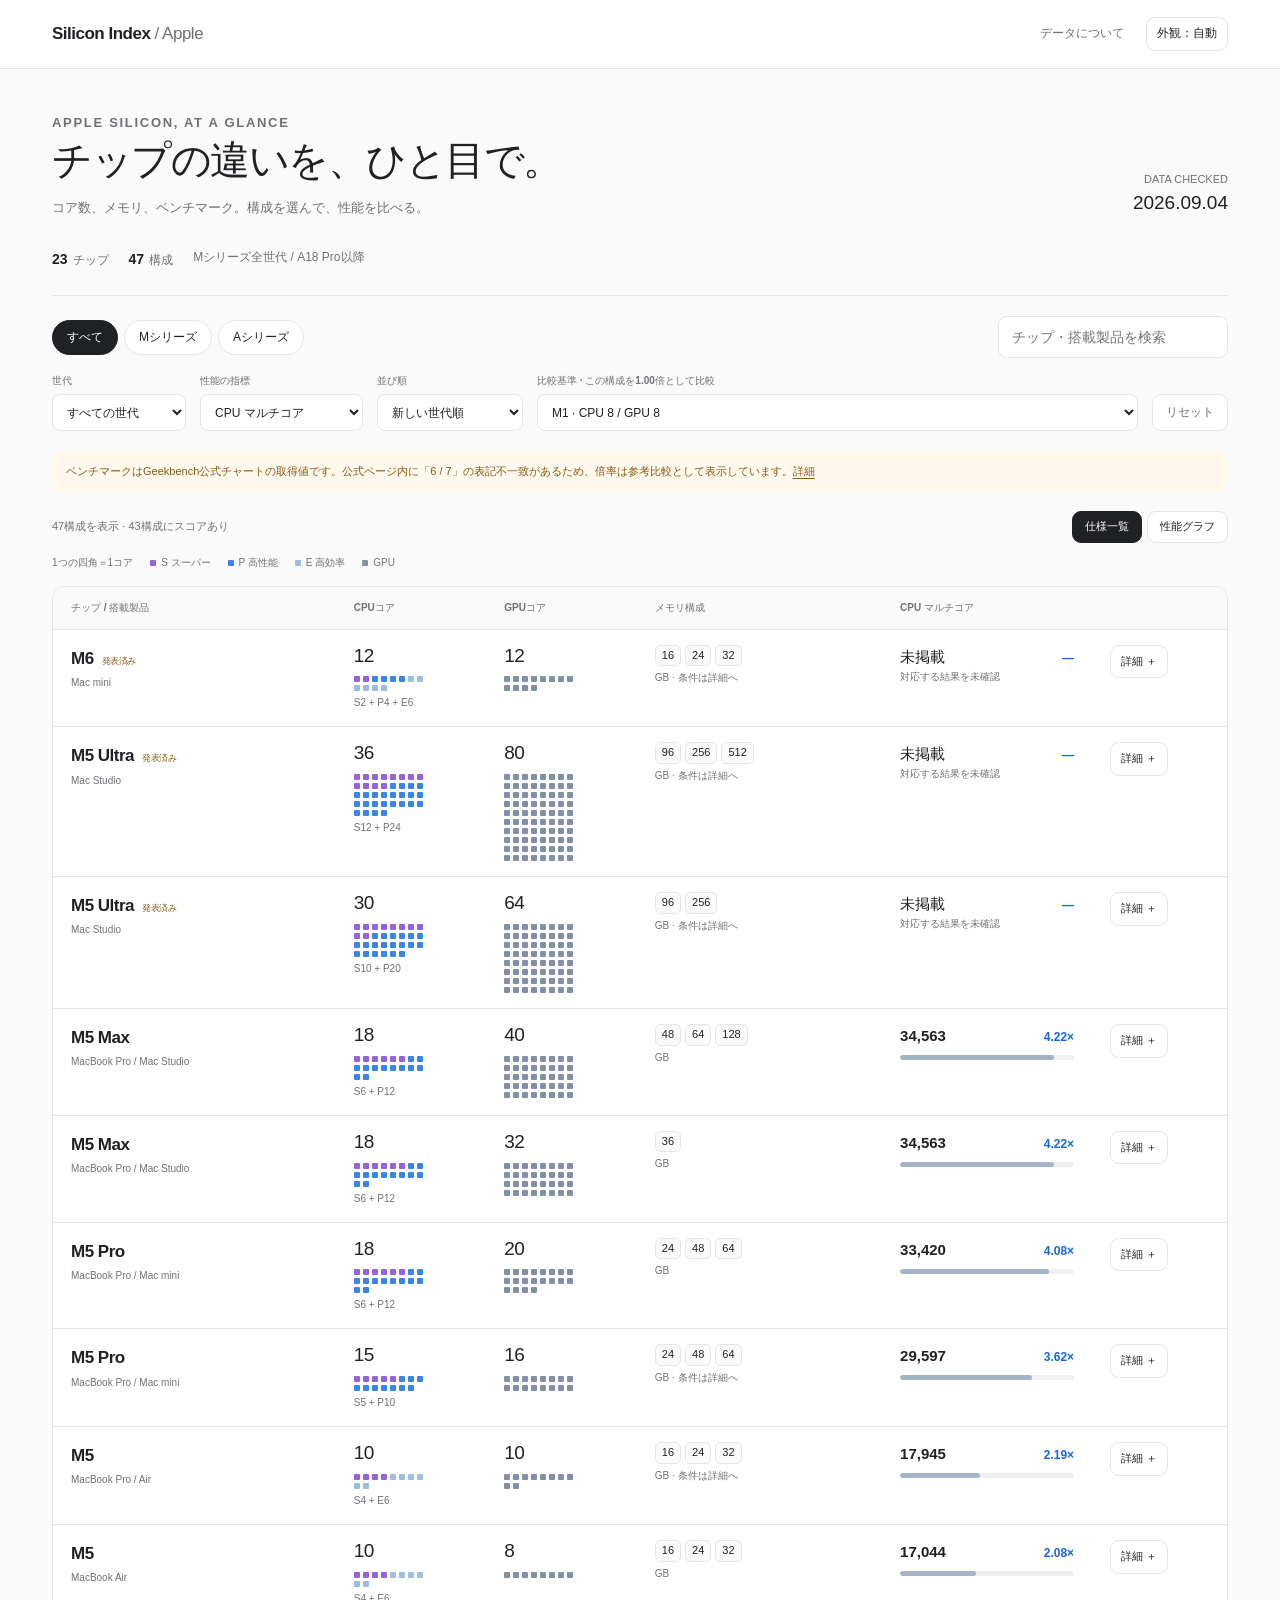
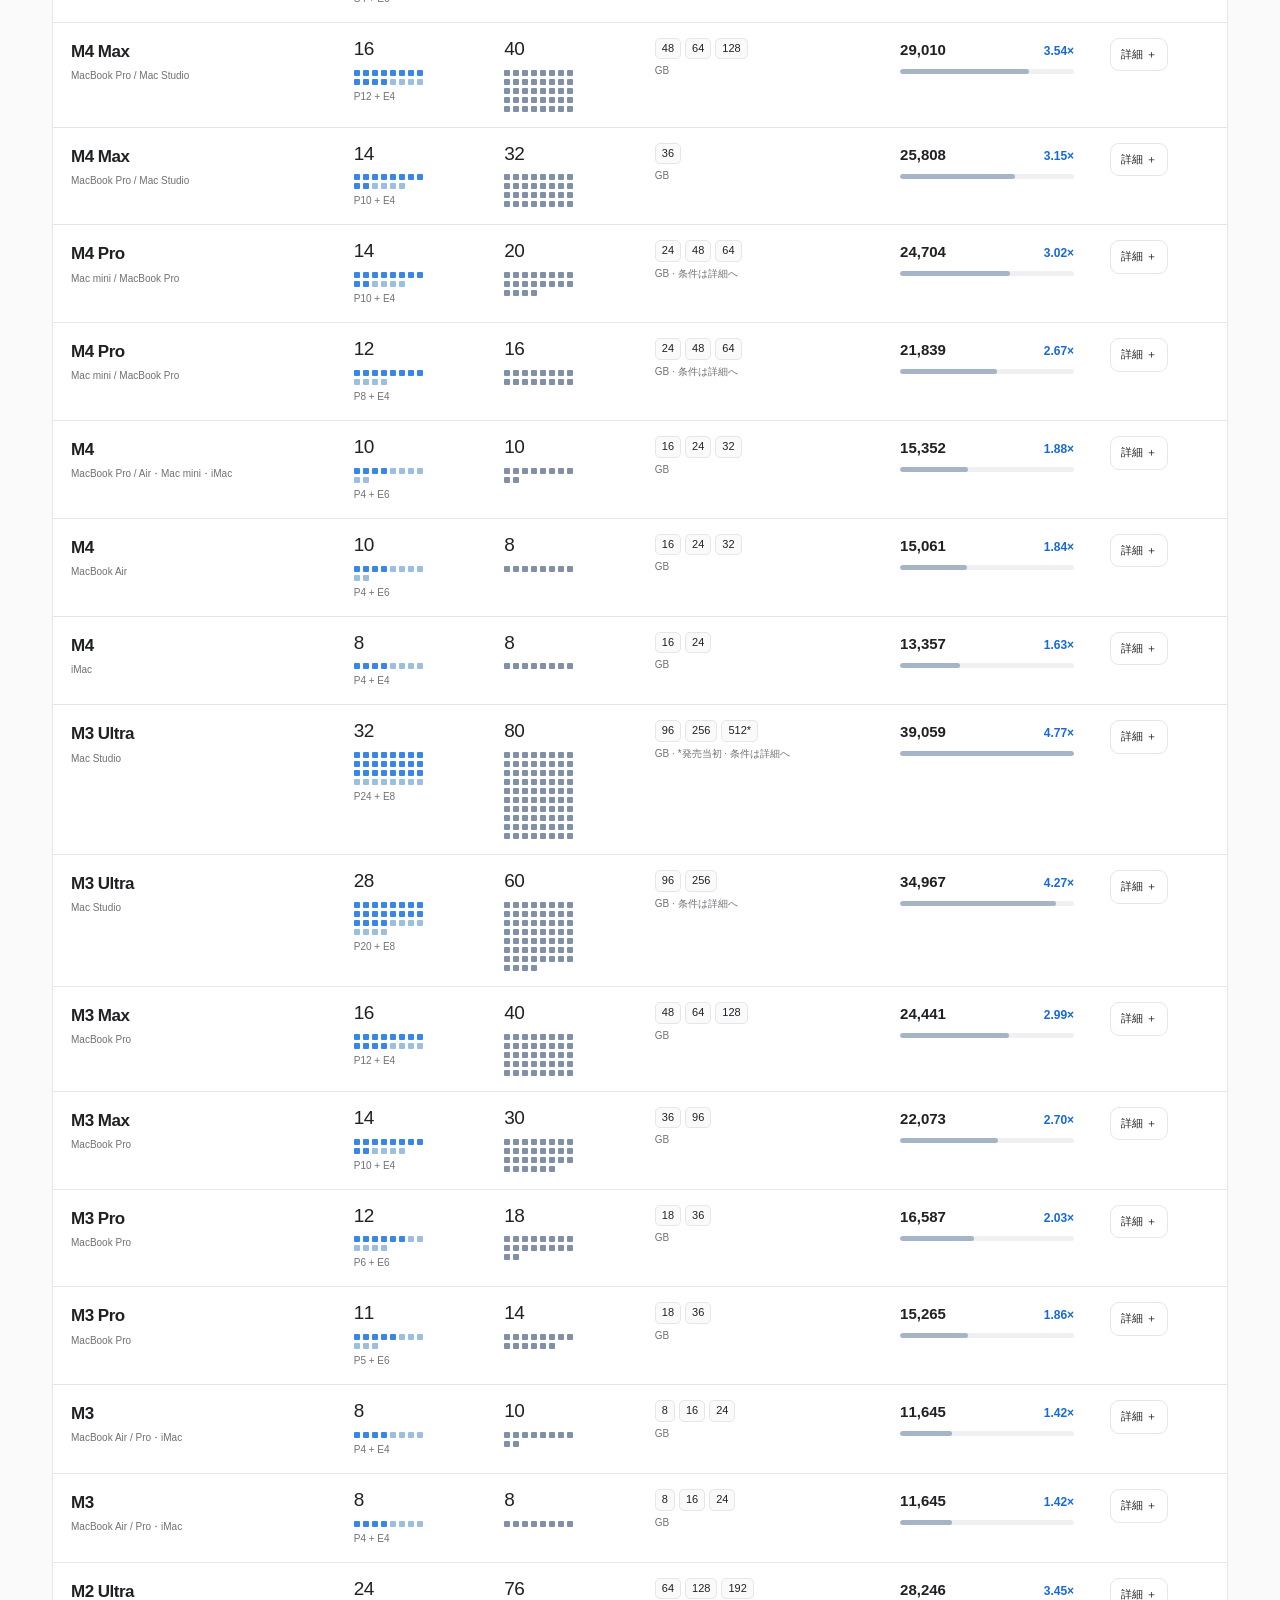
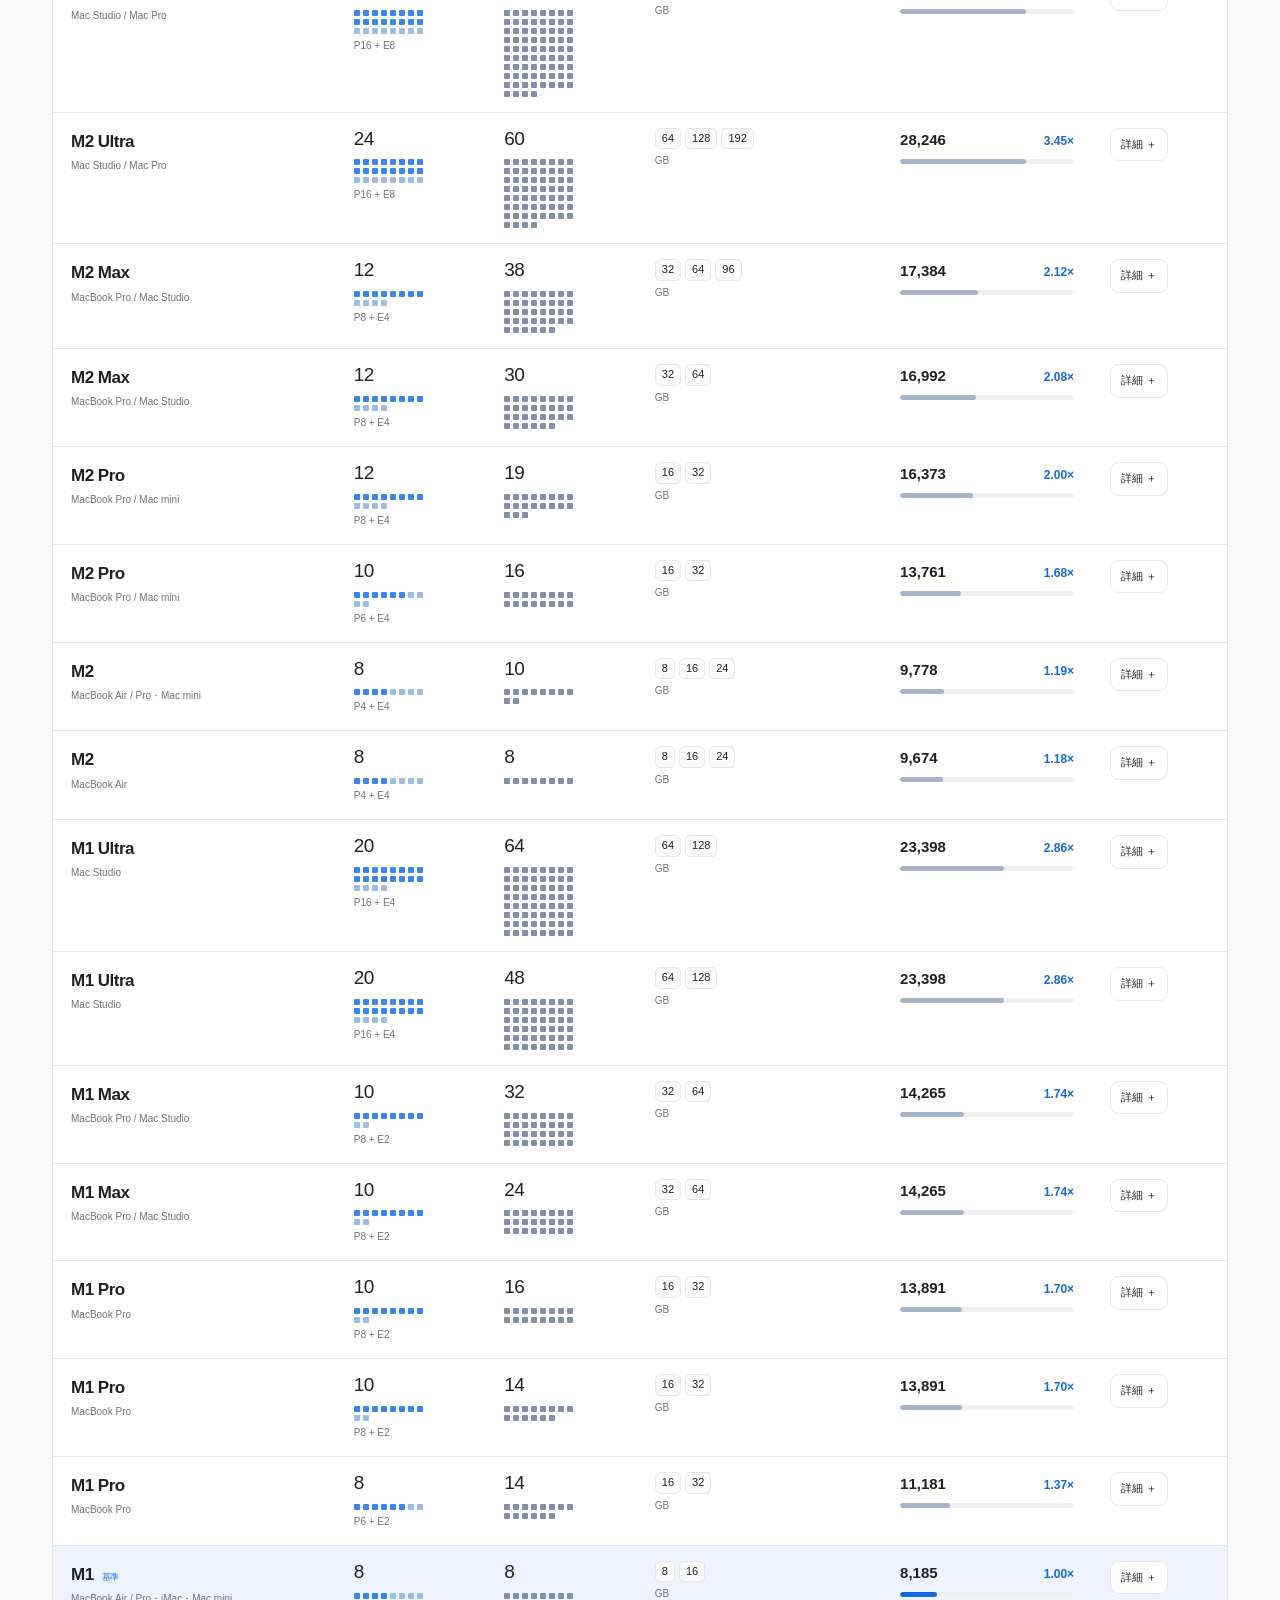
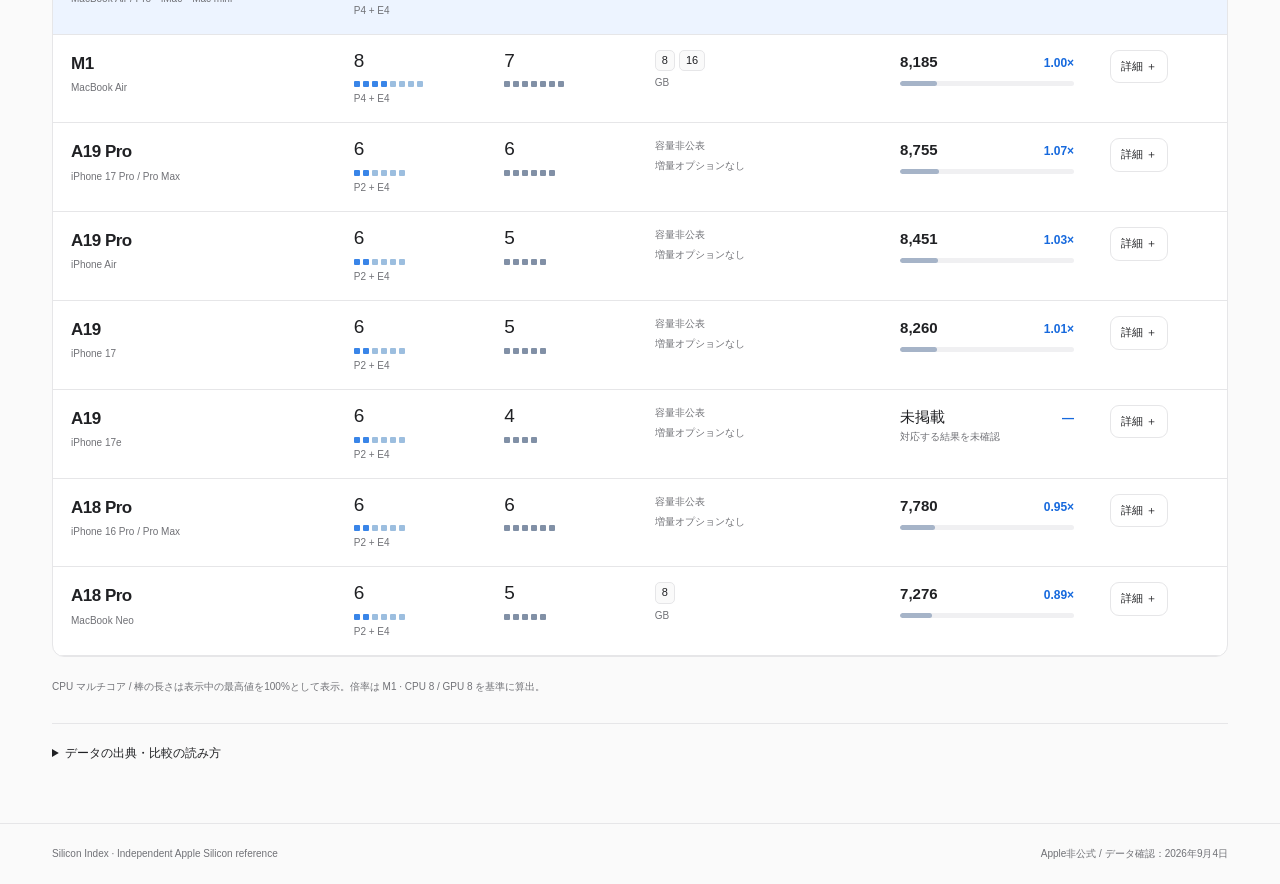
==== commit 0dfe1fea: "Visualize CPU and GPU cores as squares and remove iPad-only configurations" ====
--- a/index.html
+++ b/index.html
@@ -6,6 +6,9 @@
 @media(max-width:850px){.wrap{padding:0 20px}td,th{padding:13px 10px}.stamp{display:none}.score{min-width:135px;width:170px}.device{max-width:175px}.field{min-width:110px}.controls{gap:10px}}
 @media(max-width:650px){.wrap{padding:0 18px}.nav{height:58px}.brand{font-size:15px}.brand span{display:none}.intro{padding:30px 0 22px}h1{letter-spacing:-1px}.intro p{font-size:12px}.summary{gap:16px;margin-bottom:20px}.toolbar{padding-top:16px}.search{width:100%;order:2}.segments{width:100%}.segments button{flex:1;padding:7px 10px}.controls{display:grid;grid-template-columns:1fr 1fr}.field select{max-width:100%;width:100%}.field.base{grid-column:1/-1}.reset{grid-column:1/-1;height:32px}.notice{font-size:10px}.table-shell{border:none;background:none;overflow:visible}table,tbody{display:block}thead{display:none}tr.data-row{display:grid;grid-template-columns:1fr 1fr 1.7fr;gap:16px 10px;border:1px solid var(--line);border-radius:12px;padding:17px;margin-bottom:10px;background:var(--surface)}tr.data-row.is-base{background:var(--accent-bg)}td{display:block;padding:0;border:0}td.identity{grid-column:1/3}td.action{grid-column:3;grid-row:1;text-align:right;align-self:center}td.cpu,td.gpu,td.mem{grid-row:2}td.cpu:before{content:'CPU';font-size:9px;color:var(--muted);display:block;margin-bottom:5px}td.gpu:before{content:'GPU';font-size:9px;color:var(--muted);display:block;margin-bottom:5px}td.mem:before{content:'メモリ';font-size:9px;color:var(--muted);display:block;margin-bottom:5px}td.score{grid-column:1/-1;width:auto;min-width:0;padding-top:12px;border-top:1px solid var(--line)}.chip-name{font-size:19px}.device{max-width:none}.badges{max-width:none}.badge{font-size:10px}.num{font-size:23px}.details{display:block;margin:-11px 0 10px;border:1px solid var(--line);border-radius:0 0 12px}.details td{padding:0 15px;border-radius:inherit}.detail-content{grid-template-columns:1fr;gap:10px}.rank-row{grid-template-columns:110px 1fr 70px;gap:10px}.rank-name{font-size:12px}.rank-sub{font-size:9px}.rank-track{height:19px}#ranking{padding:0 12px;border:1px solid var(--line);border-radius:12px;background:var(--surface)}.rank-score b{font-size:12px}.rank-score span{font-size:10px}.guide{margin-top:24px}footer .wrap{flex-direction:column;gap:4px}.nav-right{gap:12px}}
 @media(prefers-reduced-motion:no-preference){.fill,.rank-fill{transition:width .2s ease}}@media print{header,.toolbar,.controls,.view-buttons,.action,.notice,footer{display:none}body{background:white;color:black}.wrap{max-width:none;padding:0}tr{break-inside:avoid}.intro{padding:15px 0}}
+
+.core-grid{display:grid;grid-template-columns:repeat(8,6px);gap:3px;margin-top:9px;width:max-content}.core-square{width:6px;height:6px;border-radius:1px;background:#8190a6}.core-square.s{background:#9663dc}.core-square.p{background:#3985e8}.core-square.e{background:#9cbedf}.core-legend{display:flex;flex-wrap:wrap;gap:8px 17px;font-size:10px;color:var(--muted);margin:0 0 15px;align-items:center}.core-legend span{display:inline-flex;align-items:center;gap:5px}.core-legend i{display:inline-block}.cpu,.gpu{min-width:84px}.split{white-space:normal}.data-row td{vertical-align:top}
+@media(max-width:650px){tr.data-row{grid-template-columns:1fr 1fr 1.5fr}.cpu,.gpu{min-width:0}}
 </style></head><body>
 <header><nav class="wrap nav" aria-label="メイン"><a class="brand" href="./">Silicon Index <span>/ Apple</span></a><div class="nav-right"><a href="#about">データについて</a><button class="theme" id="theme" aria-label="外観を切り替え">外観：自動</button></div></nav></header>
 <main class="wrap"><section class="intro"><div><p class="eyebrow">APPLE SILICON, AT A GLANCE</p><h1>チップの違いを、ひと目で。</h1><p>コア数、メモリ、ベンチマーク。構成を選んで、性能を比べる。</p></div><div class="stamp">DATA CHECKED<strong>2026.09.04</strong></div></section>
@@ -14,9 +17,9 @@
 <div class="controls"><div class="field"><label for="generation">世代</label><select id="generation"><option value="all">すべての世代</option></select></div><div class="field"><label for="metric">性能の指標</label><select id="metric"><option value="multi">CPU マルチコア</option><option value="single">CPU シングルコア</option><option value="metal">GPU Metal</option></select></div><div class="field"><label for="sort">並び順</label><select id="sort"><option value="new">新しい世代順</option><option value="score">スコアが高い順</option><option value="cpu">CPUコア数順</option><option value="gpu">GPUコア数順</option><option value="memory">最大メモリ順</option></select></div><div class="field base"><label for="baseline">比較基準 · この構成を1.00倍として比較</label><select id="baseline"></select></div><button class="reset" id="reset">リセット</button></div>
 <p class="notice">ベンチマークはGeekbench公式チャートの取得値です。公式ページ内に「6 / 7」の表記不一致があるため、倍率は参考比較として表示しています。<a href="#about">詳細</a></p>
 <div class="viewline"><span class="result-count" id="resultCount" role="status" aria-live="polite"></span><div class="view-buttons" role="group" aria-label="表示形式"><button id="tableView" aria-pressed="true">仕様一覧</button><button id="chartView" aria-pressed="false">性能グラフ</button></div></div>
-<div class="table-shell"><table id="table"><caption class="sr-only">Apple Siliconの構成とベンチマーク一覧</caption><thead><tr><th scope="col">チップ / 搭載製品</th><th scope="col">CPUコア</th><th scope="col">GPUコア</th><th scope="col">メモリ構成</th><th scope="col" id="scoreHead">CPU マルチコア</th><th scope="col"><span class="sr-only">詳細</span></th></tr></thead><tbody id="rows"></tbody></table><div id="ranking" hidden aria-label="ベンチマーク比較グラフ"></div><div class="empty" id="empty" hidden>条件に合う構成がありません。<br>検索語や世代を変えてみてください。</div></div>
+<div class="core-legend"><span>1つの四角＝1コア</span><span><i class="core-square s" aria-hidden="true"></i>S スーパー</span><span><i class="core-square p" aria-hidden="true"></i>P 高性能</span><span><i class="core-square e" aria-hidden="true"></i>E 高効率</span><span><i class="core-square" aria-hidden="true"></i>GPU</span></div><div class="table-shell"><table id="table"><caption class="sr-only">Apple Siliconの構成とベンチマーク一覧</caption><thead><tr><th scope="col">チップ / 搭載製品</th><th scope="col">CPUコア</th><th scope="col">GPUコア</th><th scope="col">メモリ構成</th><th scope="col" id="scoreHead">CPU マルチコア</th><th scope="col"><span class="sr-only">詳細</span></th></tr></thead><tbody id="rows"></tbody></table><div id="ranking" hidden aria-label="ベンチマーク比較グラフ"></div><div class="empty" id="empty" hidden>条件に合う構成がありません。<br>検索語や世代を変えてみてください。</div></div>
 <p class="legend" id="legend"></p>
-<details class="guide" id="about"><summary>データの出典・比較の読み方</summary><div class="guide-content"><h3>対象とメモリ</h3><p>M1からM6までのMシリーズ、およびA18 Pro・A19・A19 Proの確認済み構成を掲載。M4 Ultraなど未確認のチップは掲載していません。2026年9月4日時点で発表済みの構成を含みます。搭載製品欄は代表例で、対応製品をすべて列挙したものではありません。</p><p>メモリはストレージ容量ではなくRAMです。同じチップ・CPU・GPU構成でも搭載製品によって選択肢が異なります。「詳細」に製品別の制約を記載しています。iPhoneにはRAMの増量オプションがなく、Appleの製品仕様に容量が記載されていないため「容量非公表」としています。</p><h3>CPUの内訳</h3><p>S＝スーパーコア、P＝高性能コア、E＝高効率コア。名称はAppleの現行表記に準拠。異なる世代の同じコア数が、同じ性能を示すわけではありません。Neural Engineとメモリ帯域幅は各構成の「詳細」に表示します。</p><h3>ベンチマーク</h3><p><a href="https://browser.geekbench.com/mac-benchmarks" target="_blank" rel="noopener noreferrer">Geekbench Mac Benchmarks</a>と<a href="https://browser.geekbench.com/ios-benchmarks" target="_blank" rel="noopener noreferrer">iOS Benchmarks</a>を2026年9月4日に確認した静的データです。自動更新ではありません。各行は詳細に示す代表機種の集計値で、すべての搭載機種を平均したチップ固有の値ではありません。</p><p>公式チャートの説明はGeekbench 7ですが、<a href="https://browser.geekbench.com/macs/macbook-pro-14-inch-2025" target="_blank" rel="noopener noreferrer">M5 MacBook Proの詳細ページ</a>の説明は同じ値をGeekbench 6と記載しています。本サイトはバージョンを断定せず、同時点の公式チャート内での参考比較に限定します。厳密な同一バージョン・同一条件での比較は未検証です。</p><p>倍率＝対象スコア ÷ 比較基準のスコア。1.50倍はスコアが50%高いことを示し、実際の作業が必ず1.50倍速くなるという意味ではありません。OS、冷却、電力設定、メモリ、ソフトによって結果は変わります。CPU・GPUの異なる指標同士は比較しません。GPUはMetalのみで、OpenCL値とは混在させません。</p><p>構成と結果を対応付けられない場合は未掲載とし、他構成の値や推定値で埋めていません。GPU別の区別がない旧世代の集計では、CPU参考値のみ表示する場合があります。</p><h3>公式仕様</h3><p>各行の「詳細 → Apple公式仕様」から元の技術仕様を確認できます。チップの仕様や販売構成が更新された場合、掲載データと異なる可能性があります。</p></div></details>
+<details class="guide" id="about"><summary>データの出典・比較の読み方</summary><div class="guide-content"><h3>対象とメモリ</h3><p>Mac向けのM1からM6までのMシリーズ、およびA18 Pro・A19・A19 Proの確認済み構成を掲載。M4 Ultraなど未確認のチップは掲載していません。2026年9月4日時点で発表済みの構成を含みます。iPad専用のMチップ構成は対象外です。搭載製品欄は代表例で、対応製品をすべて列挙したものではありません。</p><p>メモリはストレージ容量ではなくRAMです。同じチップ・CPU・GPU構成でも搭載製品によって選択肢が異なります。「詳細」に製品別の制約を記載しています。iPhoneにはRAMの増量オプションがなく、Appleの製品仕様に容量が記載されていないため「容量非公表」としています。</p><h3>CPUの内訳</h3><p>S＝スーパーコア、P＝高性能コア、E＝高効率コア。名称はAppleの現行表記に準拠。異なる世代の同じコア数が、同じ性能を示すわけではありません。Neural Engineとメモリ帯域幅は各構成の「詳細」に表示します。</p><h3>ベンチマーク</h3><p><a href="https://browser.geekbench.com/mac-benchmarks" target="_blank" rel="noopener noreferrer">Geekbench Mac Benchmarks</a>と<a href="https://browser.geekbench.com/ios-benchmarks" target="_blank" rel="noopener noreferrer">iOS Benchmarks</a>を2026年9月4日に確認した静的データです。自動更新ではありません。各行は詳細に示す代表機種の集計値で、すべての搭載機種を平均したチップ固有の値ではありません。</p><p>公式チャートの説明はGeekbench 7ですが、<a href="https://browser.geekbench.com/macs/macbook-pro-14-inch-2025" target="_blank" rel="noopener noreferrer">M5 MacBook Proの詳細ページ</a>の説明は同じ値をGeekbench 6と記載しています。本サイトはバージョンを断定せず、同時点の公式チャート内での参考比較に限定します。厳密な同一バージョン・同一条件での比較は未検証です。</p><p>倍率＝対象スコア ÷ 比較基準のスコア。1.50倍はスコアが50%高いことを示し、実際の作業が必ず1.50倍速くなるという意味ではありません。OS、冷却、電力設定、メモリ、ソフトによって結果は変わります。CPU・GPUの異なる指標同士は比較しません。GPUはMetalのみで、OpenCL値とは混在させません。</p><p>構成と結果を対応付けられない場合は未掲載とし、他構成の値や推定値で埋めていません。GPU別の区別がない旧世代の集計では、CPU参考値のみ表示する場合があります。</p><h3>公式仕様</h3><p>各行の「詳細 → Apple公式仕様」から元の技術仕様を確認できます。チップの仕様や販売構成が更新された場合、掲載データと異なる可能性があります。</p></div></details>
 <noscript><p>この一覧の表示・比較にはJavaScriptを有効にしてください。</p></noscript></main><footer><div class="wrap"><span>Silicon Index · Independent Apple Silicon reference</span><span>Apple非公式 / データ確認：2026年9月4日</span></div></footer>
 <script id="chip-data" type="application/json">[
   {
@@ -65,7 +68,7 @@
     "device": "MacBook Air / Pro・iMac・Mac mini",
     "bw": null,
     "ne": 16,
-    "note": "Macの選択肢。iPad Airは8GB固定、iPad Proはストレージに応じ8GB / 16GB。",
+    "note": "",
     "platform": "mac",
     "status": "発売済み",
     "bench": {
@@ -311,34 +314,6 @@
     "benchSource": "https://browser.geekbench.com/mac-benchmarks"
   },
   {
-    "id": "chip-10",
-    "chip": "M2",
-    "generation": "M2",
-    "cpu": 8,
-    "gpu": 9,
-    "p": 4,
-    "e": 4,
-    "s": 0,
-    "memory": [
-      8
-    ],
-    "source": "https://support.apple.com/en-hk/119893",
-    "device": "iPad Air",
-    "bw": null,
-    "ne": 16,
-    "note": "",
-    "platform": "ios",
-    "status": "発売済み",
-    "bench": {
-      "single": 2361,
-      "multi": 9901,
-      "metal": 39107
-    },
-    "benchDevice": "iPad Air 13-inch (M2)",
-    "benchNote": "",
-    "benchSource": "https://browser.geekbench.com/ios-benchmarks"
-  },
-  {
     "id": "chip-11",
     "chip": "M2",
     "generation": "M2",
@@ -356,7 +331,7 @@
     "device": "MacBook Air / Pro・Mac mini",
     "bw": 100,
     "ne": 16,
-    "note": "Macの選択肢。iPad Proは128〜512GBストレージで8GB RAM、1〜2TBで16GB RAM。",
+    "note": "",
     "platform": "mac",
     "status": "発売済み",
     "bench": {
@@ -606,34 +581,6 @@
     "benchSource": "https://browser.geekbench.com/mac-benchmarks"
   },
   {
-    "id": "chip-20",
-    "chip": "M3",
-    "generation": "M3",
-    "cpu": 8,
-    "gpu": 9,
-    "p": 4,
-    "e": 4,
-    "s": 0,
-    "memory": [
-      8
-    ],
-    "source": "https://support.apple.com/en-hk/122242",
-    "device": "iPad Air",
-    "bw": null,
-    "ne": 16,
-    "note": "",
-    "platform": "ios",
-    "status": "発売済み",
-    "bench": {
-      "single": 2744,
-      "multi": 11976,
-      "metal": 44322
-    },
-    "benchDevice": "iPad Air 13-inch (7th generation)",
-    "benchNote": "",
-    "benchSource": "https://browser.geekbench.com/ios-benchmarks"
-  },
-  {
     "id": "chip-21",
     "chip": "M3 Pro",
     "generation": "M3",
@@ -844,62 +791,6 @@
     "benchSource": "https://browser.geekbench.com/mac-benchmarks"
   },
   {
-    "id": "chip-28",
-    "chip": "M4",
-    "generation": "M4",
-    "cpu": 8,
-    "gpu": 9,
-    "p": 3,
-    "e": 5,
-    "s": 0,
-    "memory": [
-      12
-    ],
-    "source": "https://support.apple.com/en-hk/126471",
-    "device": "iPad Air",
-    "bw": 120,
-    "ne": 16,
-    "note": "",
-    "platform": "ios",
-    "status": "発売済み",
-    "bench": {
-      "single": null,
-      "multi": null,
-      "metal": null
-    },
-    "benchDevice": "",
-    "benchNote": "",
-    "benchSource": "https://browser.geekbench.com/ios-benchmarks"
-  },
-  {
-    "id": "chip-29",
-    "chip": "M4",
-    "generation": "M4",
-    "cpu": 9,
-    "gpu": 10,
-    "p": 3,
-    "e": 6,
-    "s": 0,
-    "memory": [
-      8
-    ],
-    "source": "https://www.apple.com/hk/en/ipad/compare/",
-    "device": "iPad Pro · 256 / 512GB",
-    "bw": 120,
-    "ne": 16,
-    "note": "チャートのCPU構成を特定できないためスコア未掲載。",
-    "platform": "ios",
-    "status": "発売済み",
-    "bench": {
-      "single": null,
-      "multi": null,
-      "metal": null
-    },
-    "benchDevice": "",
-    "benchNote": "",
-    "benchSource": "https://browser.geekbench.com/ios-benchmarks"
-  },
-  {
     "id": "chip-30",
     "chip": "M4",
     "generation": "M4",
@@ -947,7 +838,7 @@
     "device": "MacBook Pro / Air・Mac mini・iMac",
     "bw": 120,
     "ne": 16,
-    "note": "Macの選択肢。iPad Proの10コアCPUモデルは1TB / 2TBストレージ・16GB RAM。",
+    "note": "",
     "platform": "mac",
     "status": "発売済み",
     "bench": {
@@ -1076,34 +967,6 @@
     "benchDevice": "Mac Studio (2025)",
     "benchNote": "",
     "benchSource": "https://browser.geekbench.com/mac-benchmarks"
-  },
-  {
-    "id": "chip-36",
-    "chip": "M5",
-    "generation": "M5",
-    "cpu": 9,
-    "gpu": 10,
-    "p": 0,
-    "e": 6,
-    "s": 3,
-    "memory": [
-      12
-    ],
-    "source": "https://support.apple.com/en-us/125406",
-    "device": "iPad Pro · 256 / 512GB",
-    "bw": 153,
-    "ne": 16,
-    "note": "チャートのCPU構成を特定できないためスコア未掲載。",
-    "platform": "ios",
-    "status": "発売済み",
-    "bench": {
-      "single": null,
-      "multi": null,
-      "metal": null
-    },
-    "benchDevice": "",
-    "benchNote": "",
-    "benchSource": "https://browser.geekbench.com/ios-benchmarks"
   },
   {
     "id": "chip-37",
@@ -1153,7 +1016,7 @@
     "device": "MacBook Pro / Air",
     "bw": 153,
     "ne": 16,
-    "note": "Macの選択肢。iPad Proの10コアCPUモデルは1TB / 2TBストレージ・16GB RAM。Vision Proは16GB。",
+    "note": "Vision Proは16GB。",
     "platform": "mac",
     "status": "発売済み",
     "bench": {
@@ -1551,10 +1414,11 @@
 function updateBaseline(){const old=$('baseline').value;const available=baseOptions.filter(r=>r.bench[$('metric').value]>0);$('baseline').innerHTML=available.map(r=>`<option value="${r.id}">${esc(name(r))}</option>`).join('');$('baseline').value=available.some(r=>r.id===old)?old:(available.find(r=>r.chip==='M1'&&r.gpu===8)?.id||available[0]?.id||'');}
 function filtered(){const q=$('search').value.trim().toLowerCase();return DATA.filter(r=>(family==='all'||r.chip.startsWith(family))&&($('generation').value==='all'||r.generation===$('generation').value)&&(!q||[r.chip,r.device,`${r.cpu} ${r.gpu}`].join(' ').toLowerCase().includes(q))).sort((a,b)=>{let d=0;const k=$('sort').value;if(k==='score')d=(b.bench[$('metric').value]??-1)-(a.bench[$('metric').value]??-1);if(k==='cpu')d=b.cpu-a.cpu;if(k==='gpu')d=b.gpu-a.gpu;if(k==='memory')d=Math.max(0,...b.memory)-Math.max(0,...a.memory);return d||rank(b)-rank(a)||b.cpu-a.cpu||b.gpu-a.gpu;});}
 function ratio(v,base){return v>0&&base>0?(v/base).toFixed(2)+'×':'—';}
+function coreGrid(r,type){const groups=type==='cpu'?[[r.s,'s'],[r.p,'p'],[r.e,'e']]:[[r.gpu,'g']];return '<div class="core-grid" aria-hidden="true">'+groups.map(([count,kind])=>('<span class="core-square '+kind+'"></span>').repeat(count)).join('')+'</div>';}
 function detail(r){return `<div class="detail-content"><div><div class="detail-metrics"><div>シングルコア<span>${fmt(r.bench.single)}</span></div><div>マルチコア<span>${fmt(r.bench.multi)}</span></div><div>Metal<span>${fmt(r.bench.metal)}</span></div></div><p>ベンチマーク代表機種：<b>${esc(r.benchDevice||'対応する集計値を確認できていません')}</b></p>${r.benchNote?`<p>${esc(r.benchNote)}</p>`:''}<p>チャート取得日：2026年9月4日 / 版表記不一致のため参考値</p><a href="${esc(r.benchSource)}" target="_blank" rel="noopener noreferrer">Geekbench出典 ↗</a>${r.bench[$('metric').value]>0?`<button class="set-base" data-base="${r.id}">この構成を比較基準にする</button>`:''}</div><div><p>Neural Engine：<b>${r.ne}コア</b>　メモリ帯域幅：<b>${r.bw==null?'未記載・条件別':nf.format(r.bw)+' GB/s'}</b></p><p>${esc(r.note||'表示したメモリ容量は、このCPU / GPU構成で選べる構成です。製品・販売時期による差は公式仕様をご確認ください。')}</p><p>状態：${esc(r.status)}</p><a href="${esc(r.source)}" target="_blank" rel="noopener noreferrer">Apple公式仕様 ↗</a>${r.extraSource?`<a href="${esc(r.extraSource)}" target="_blank" rel="noopener noreferrer">補足の公式出典 ↗</a>`:''}</div></div>`;}
 function render(){const rows=filtered(),metric=$('metric').value,base=DATA.find(r=>r.id===$('baseline').value),baseScore=base?.bench[metric];const max=Math.max(1,...rows.map(r=>r.bench[metric]||0));$('resultCount').textContent=`${rows.length}構成を表示 · ${rows.filter(r=>r.bench[metric]>0).length}構成にスコアあり`;$('scoreHead').textContent=labels[metric];$('legend').textContent=`${labels[metric]} / 棒の長さは表示中の最高値を100%として表示。倍率は ${base?name(base):'未選択'} を基準に算出。`;$('empty').hidden=rows.length>0;$('table').hidden=view!=='table'||!rows.length;$('ranking').hidden=view!=='chart'||!rows.length;
-$('rows').innerHTML=rows.map(r=>{const score=r.bench[metric],isBase=r.id===base?.id,open=expanded.has(r.id);return `<tr class="data-row ${isBase?'is-base':''}"><td class="identity"><div class="chip-name">${esc(r.chip)}${isBase?'<span class="base-tag">基準</span>':''}${r.status==='発表済み'?'<span class="future">発表済み</span>':''}</div><div class="device">${esc(r.device)}</div></td><td class="cpu"><div class="num">${r.cpu}</div><div class="split">${[r.s?`S${r.s}`:'',r.p?`P${r.p}`:'',r.e?`E${r.e}`:''].filter(Boolean).join(' + ')}</div></td><td class="gpu"><div class="num">${r.gpu}</div></td><td class="mem"><div class="badges">${r.memory.length?r.memory.map(m=>`<span class="badge">${m}${r.historicalMemory?.includes(m)?"*":""}</span>`).join(''):'<span class="variant">容量非公表</span>'}</div><div class="unit">${r.memory.length?'GB'+(r.historicalMemory?.length?" · *発売当初":'')+(r.note?' · 条件は詳細へ':''):'増量オプションなし'}</div></td><td class="score"><div class="score-top"><span class="score-value">${fmt(score)}</span><span class="ratio">${ratio(score,baseScore)}</span></div>${score?`<div class="track" aria-hidden="true"><div class="fill" style="width:${score/max*100}%"></div></div>`:'<div class="variant">対応する結果を未確認</div>'}</td><td class="action"><button class="detail-button" data-detail="${r.id}" aria-expanded="${open}" aria-controls="detail-${r.id}" aria-label="${esc(name(r))}の詳細">${open?'閉じる −':'詳細 ＋'}</button></td></tr><tr class="details" id="detail-${r.id}" ${open?'':'hidden'}><td colspan="6">${open?detail(r):''}</td></tr>`;}).join('');
-$('ranking').innerHTML=rows.slice().sort((a,b)=>(b.bench[metric]??-1)-(a.bench[metric]??-1)).map(r=>`<div class="rank-row ${r.id===base?.id?'baseline':''}"><div><div class="rank-name">${esc(r.chip)}${r.id===base?.id?' · 基準':''}</div><div class="rank-sub">CPU ${r.cpu} / GPU ${r.gpu}${r.platform==='ios'?' · iPad / iPhone':''}</div></div><div class="rank-track" aria-hidden="true">${r.bench[metric]?`<div class="rank-fill" style="width:${r.bench[metric]/max*100}%"></div>`:''}</div><div class="rank-score"><b>${fmt(r.bench[metric])}</b><span>${ratio(r.bench[metric],baseScore)}</span></div></div>`).join('');}
+$('rows').innerHTML=rows.map(r=>{const score=r.bench[metric],isBase=r.id===base?.id,open=expanded.has(r.id);return `<tr class="data-row ${isBase?'is-base':''}"><td class="identity"><div class="chip-name">${esc(r.chip)}${isBase?'<span class="base-tag">基準</span>':''}${r.status==='発表済み'?'<span class="future">発表済み</span>':''}</div><div class="device">${esc(r.device)}</div></td><td class="cpu"><div class="num">${r.cpu}</div>${coreGrid(r,'cpu')}<div class="split">${[r.s?`S${r.s}`:'',r.p?`P${r.p}`:'',r.e?`E${r.e}`:''].filter(Boolean).join(' + ')}</div></td><td class="gpu"><div class="num">${r.gpu}</div>${coreGrid(r,'gpu')}</td><td class="mem"><div class="badges">${r.memory.length?r.memory.map(m=>`<span class="badge">${m}${r.historicalMemory?.includes(m)?"*":""}</span>`).join(''):'<span class="variant">容量非公表</span>'}</div><div class="unit">${r.memory.length?'GB'+(r.historicalMemory?.length?" · *発売当初":'')+(r.note?' · 条件は詳細へ':''):'増量オプションなし'}</div></td><td class="score"><div class="score-top"><span class="score-value">${fmt(score)}</span><span class="ratio">${ratio(score,baseScore)}</span></div>${score?`<div class="track" aria-hidden="true"><div class="fill" style="width:${score/max*100}%"></div></div>`:'<div class="variant">対応する結果を未確認</div>'}</td><td class="action"><button class="detail-button" data-detail="${r.id}" aria-expanded="${open}" aria-controls="detail-${r.id}" aria-label="${esc(name(r))}の詳細">${open?'閉じる −':'詳細 ＋'}</button></td></tr><tr class="details" id="detail-${r.id}" ${open?'':'hidden'}><td colspan="6">${open?detail(r):''}</td></tr>`;}).join('');
+$('ranking').innerHTML=rows.slice().sort((a,b)=>(b.bench[metric]??-1)-(a.bench[metric]??-1)).map(r=>`<div class="rank-row ${r.id===base?.id?'baseline':''}"><div><div class="rank-name">${esc(r.chip)}${r.id===base?.id?' · 基準':''}</div><div class="rank-sub">CPU ${r.cpu} / GPU ${r.gpu}${r.platform==='ios'?' · iPhone':''}</div></div><div class="rank-track" aria-hidden="true">${r.bench[metric]?`<div class="rank-fill" style="width:${r.bench[metric]/max*100}%"></div>`:''}</div><div class="rank-score"><b>${fmt(r.bench[metric])}</b><span>${ratio(r.bench[metric],baseScore)}</span></div></div>`).join('');}
 document.querySelectorAll('[data-family]').forEach(button=>button.addEventListener('click',()=>{family=button.dataset.family;$('generation').value='all';document.querySelectorAll('[data-family]').forEach(b=>b.setAttribute('aria-pressed',String(b===button)));render();}));
 $('search').addEventListener('input',render);['generation','sort','baseline'].forEach(id=>$(id).addEventListener('change',render));$('metric').addEventListener('change',()=>{updateBaseline();render();});
 $('rows').addEventListener('click',event=>{const b=event.target.closest('button');if(!b)return;if(b.dataset.detail){const id=b.dataset.detail;expanded.has(id)?expanded.delete(id):expanded.add(id);render();document.querySelector(`[data-detail="${id}"]`)?.focus();}if(b.dataset.base){$('baseline').value=b.dataset.base;render();$('baseline').focus();}});
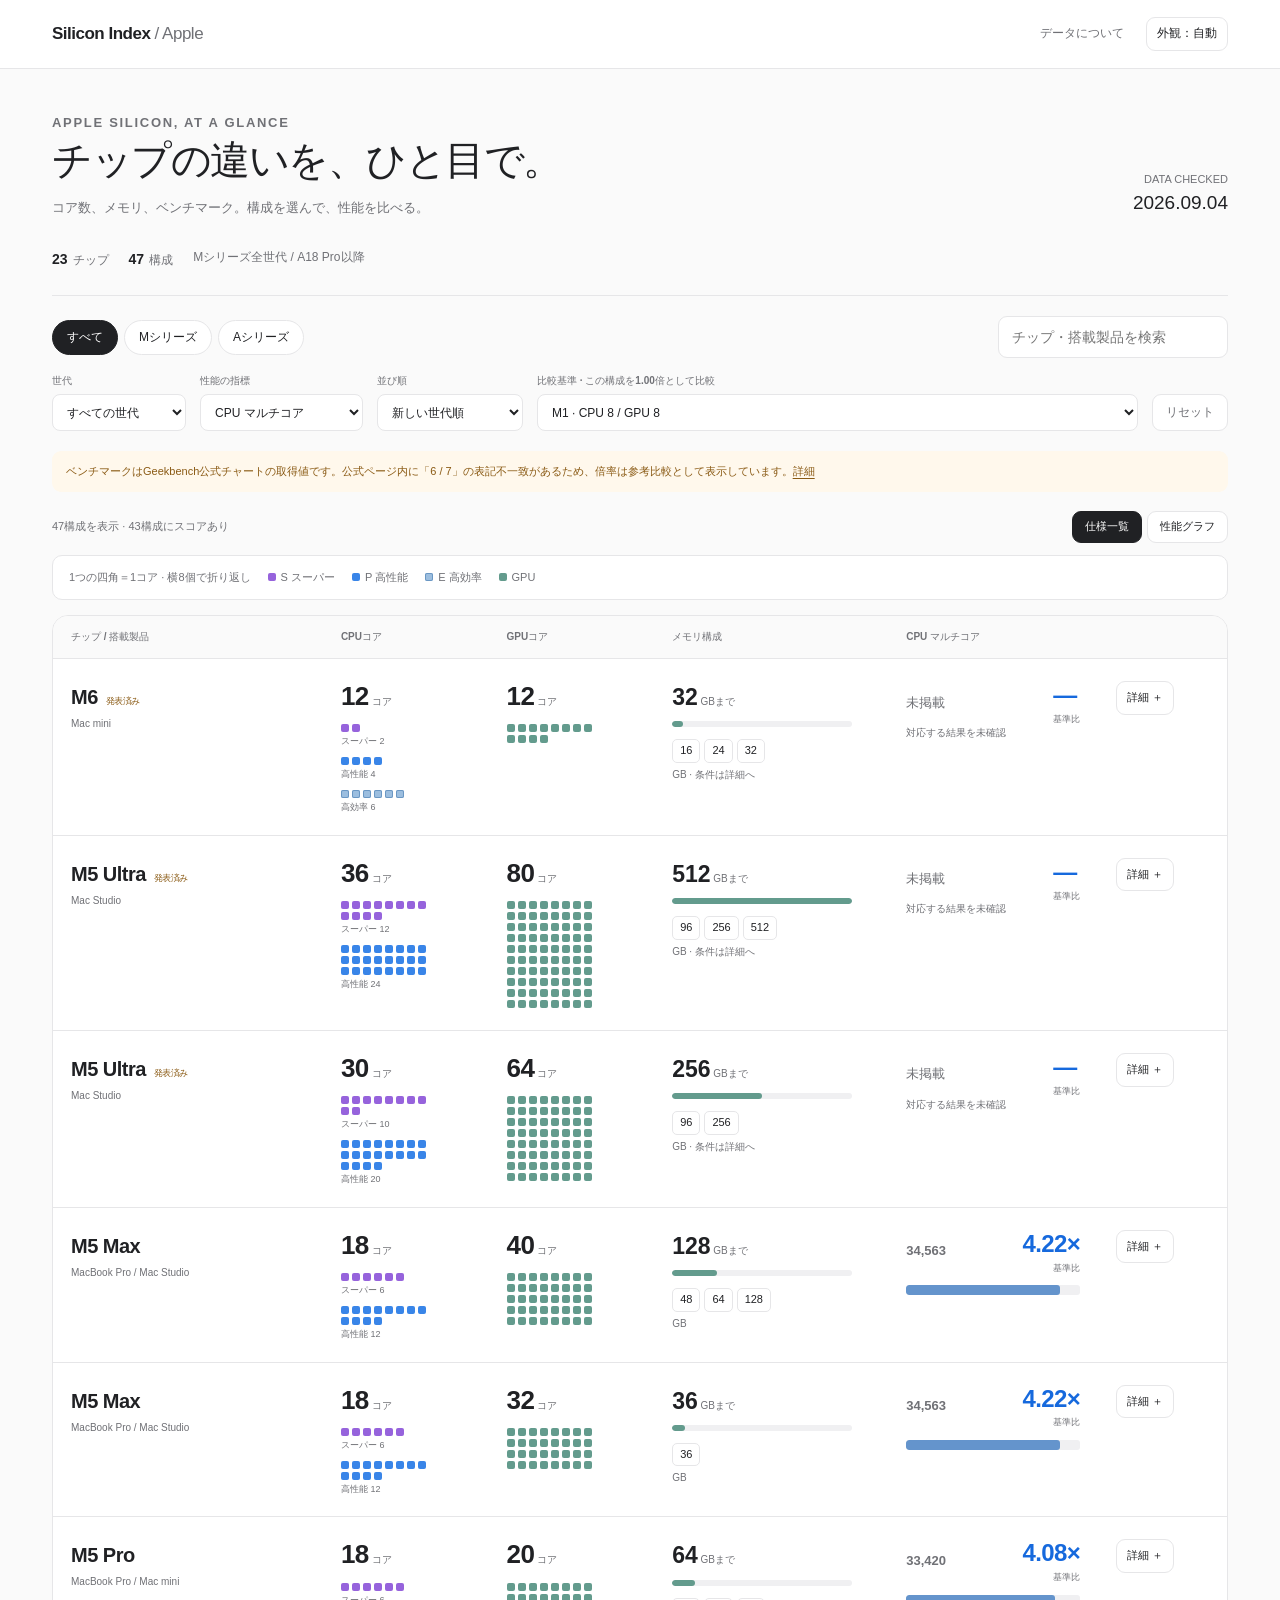
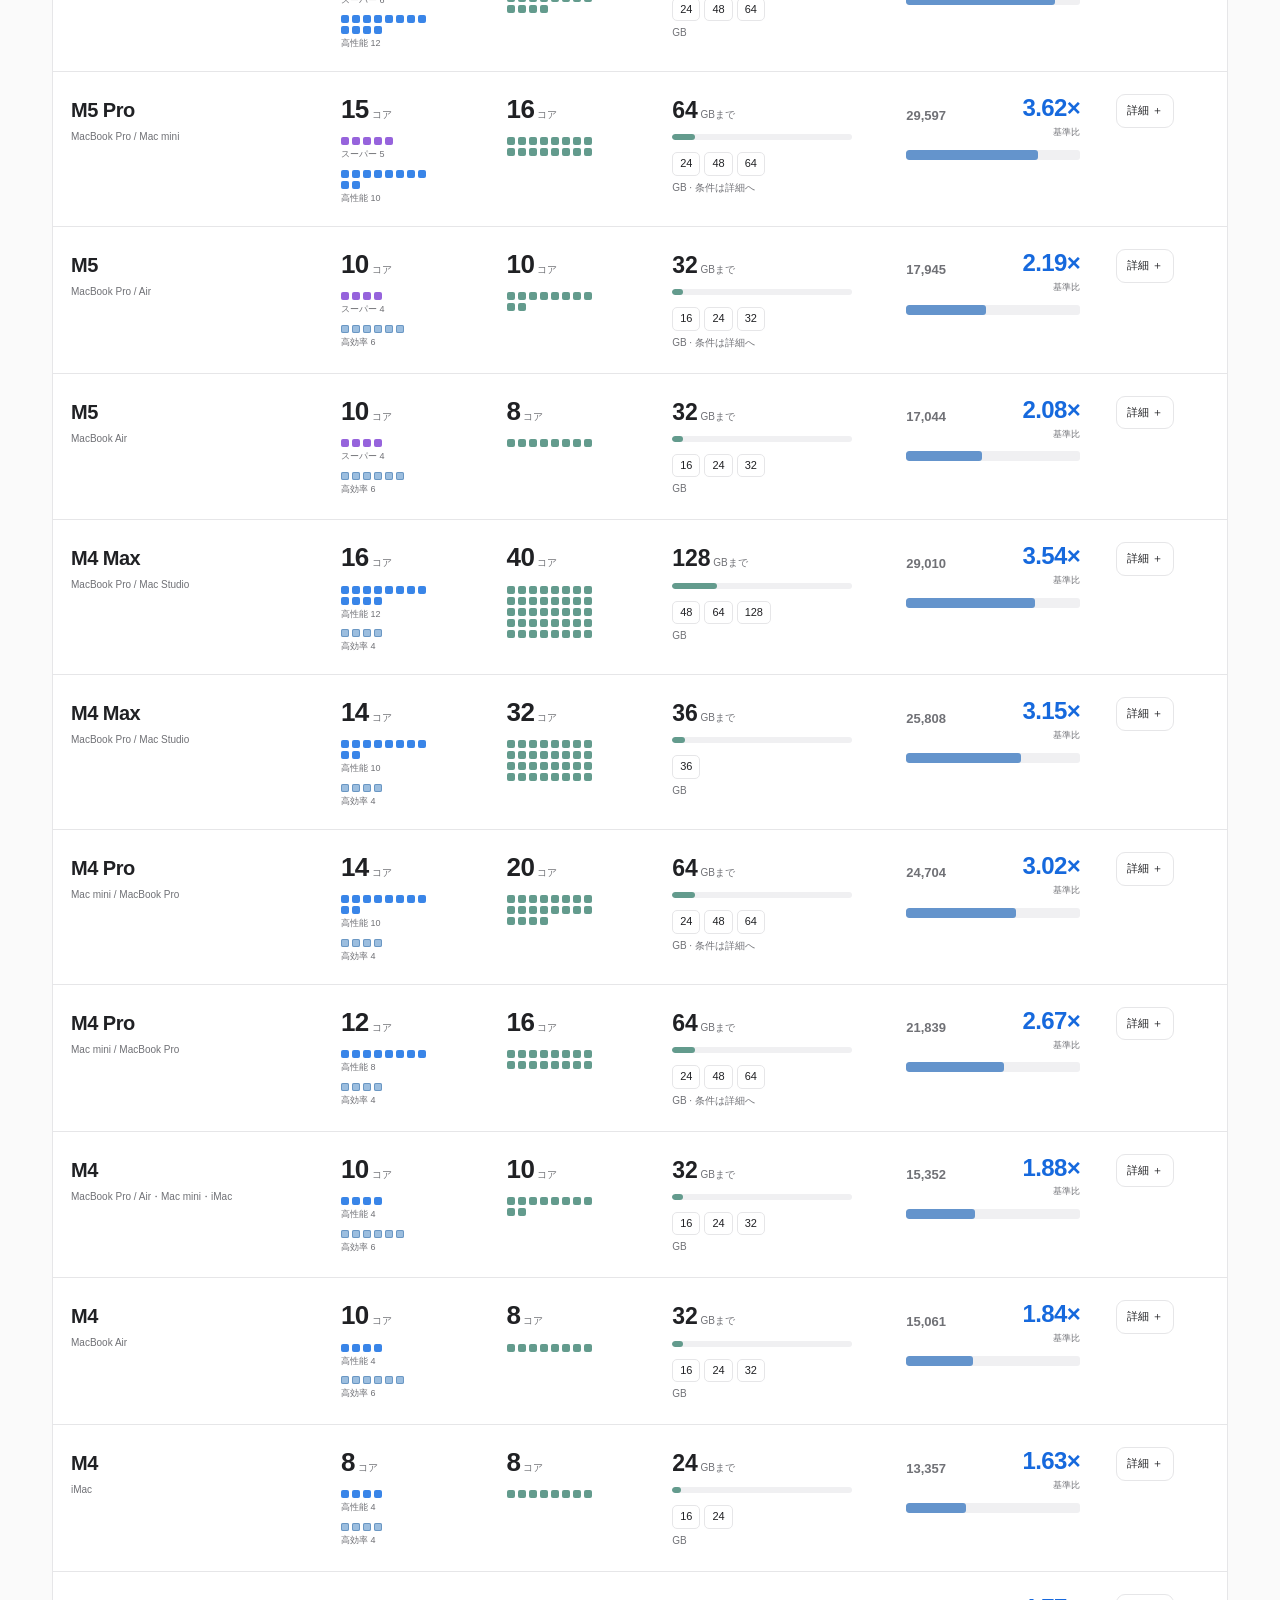
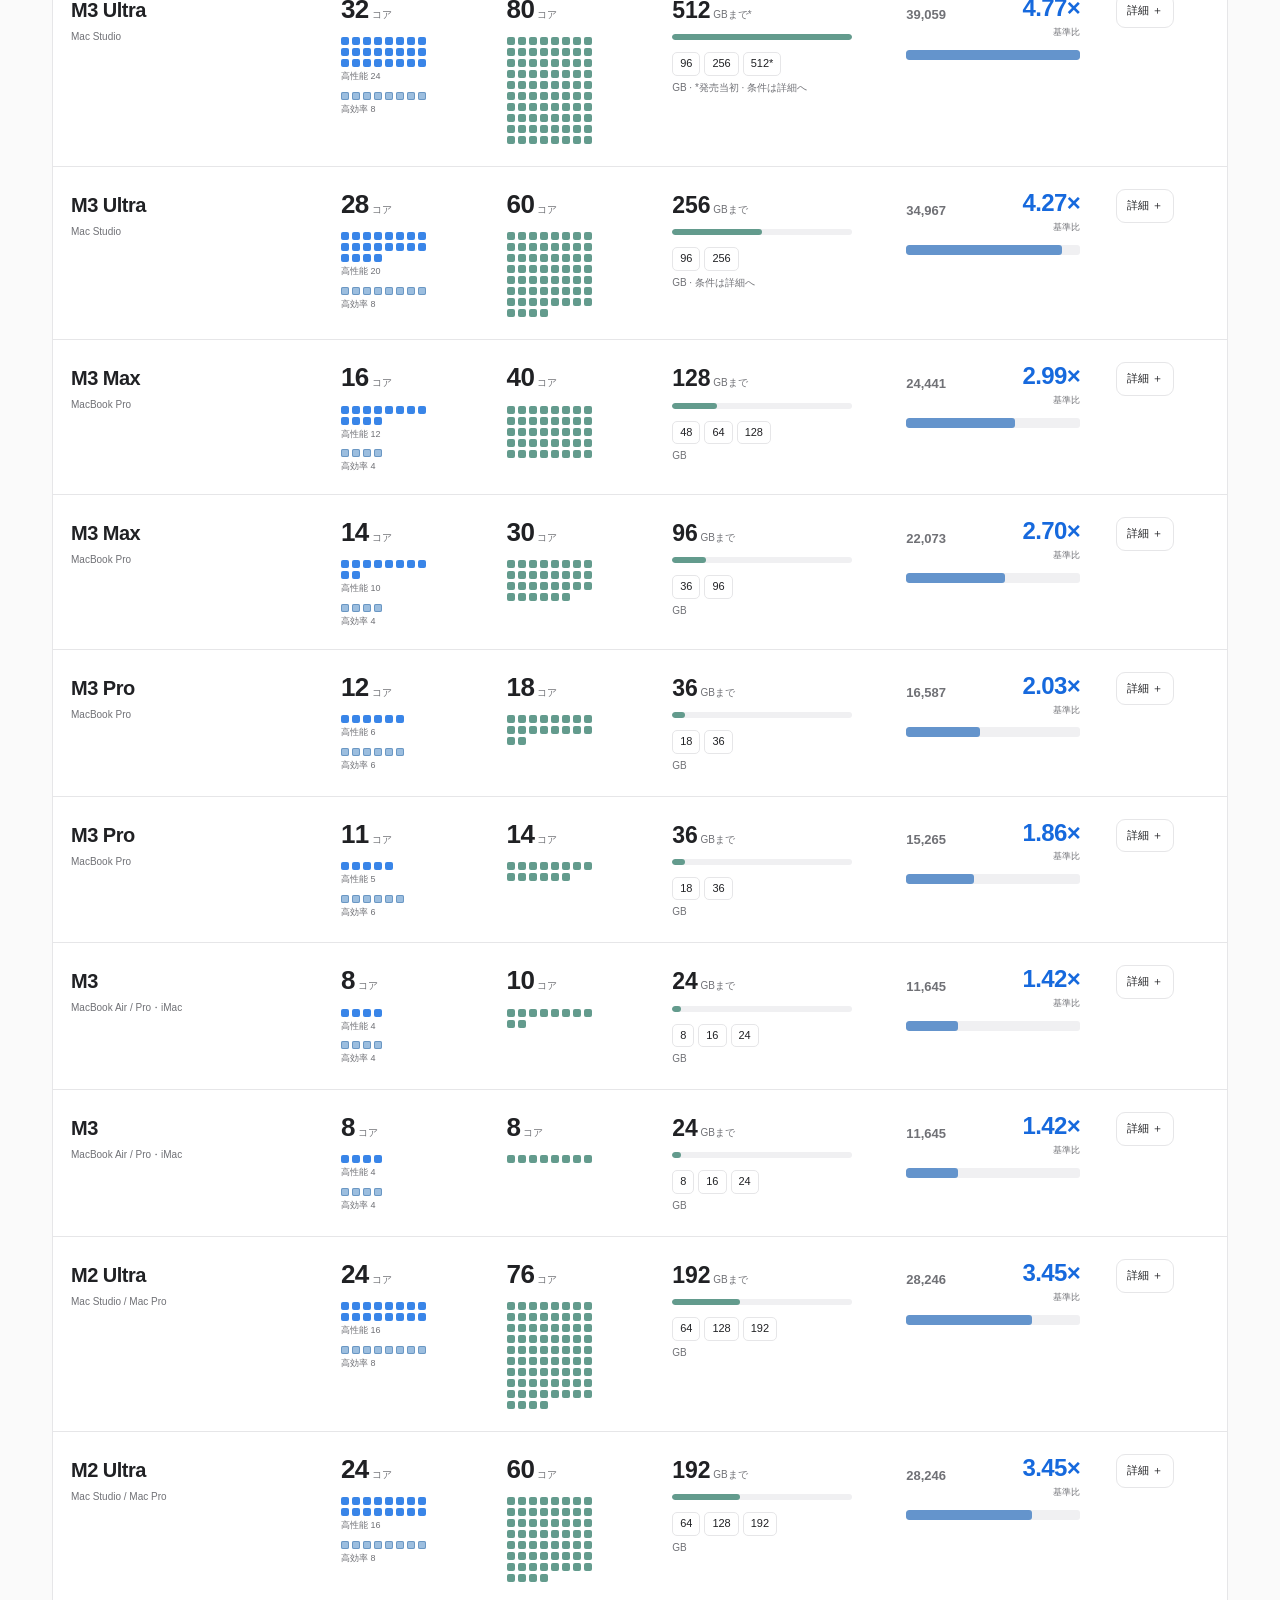
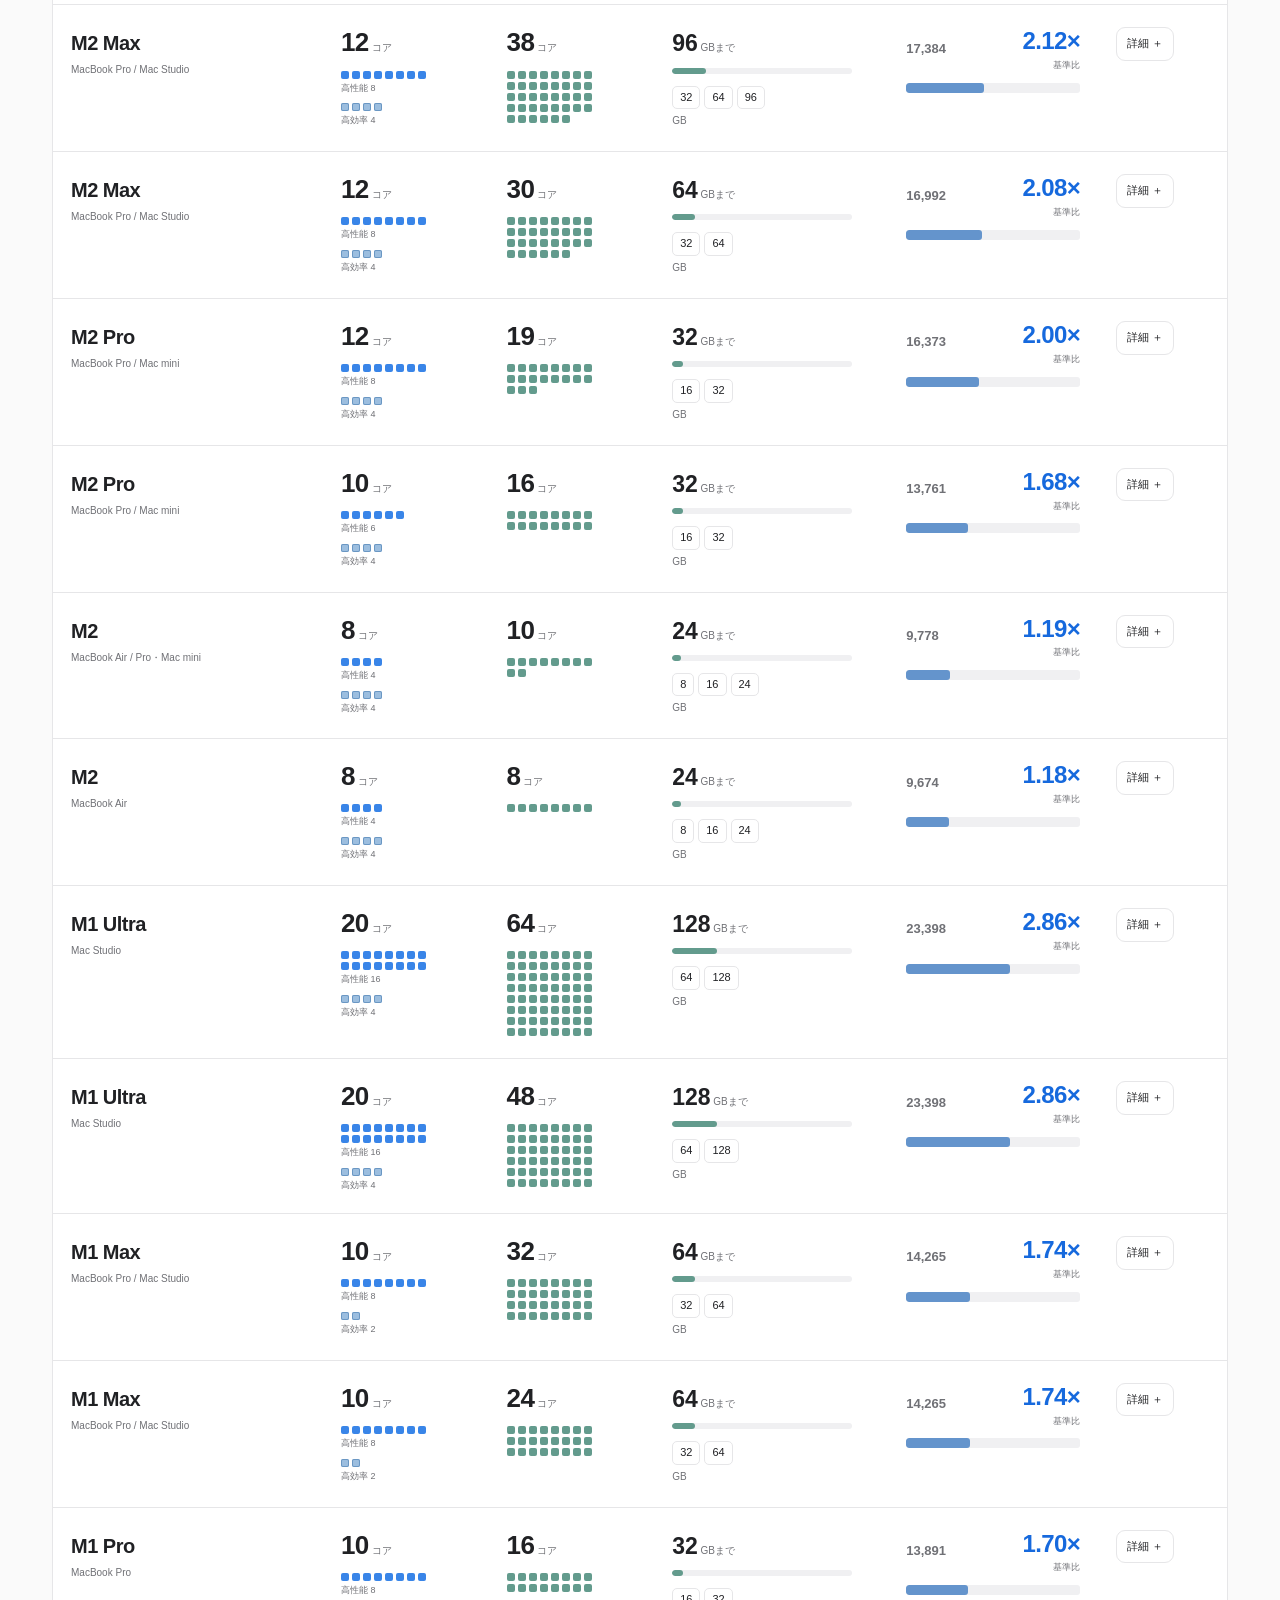
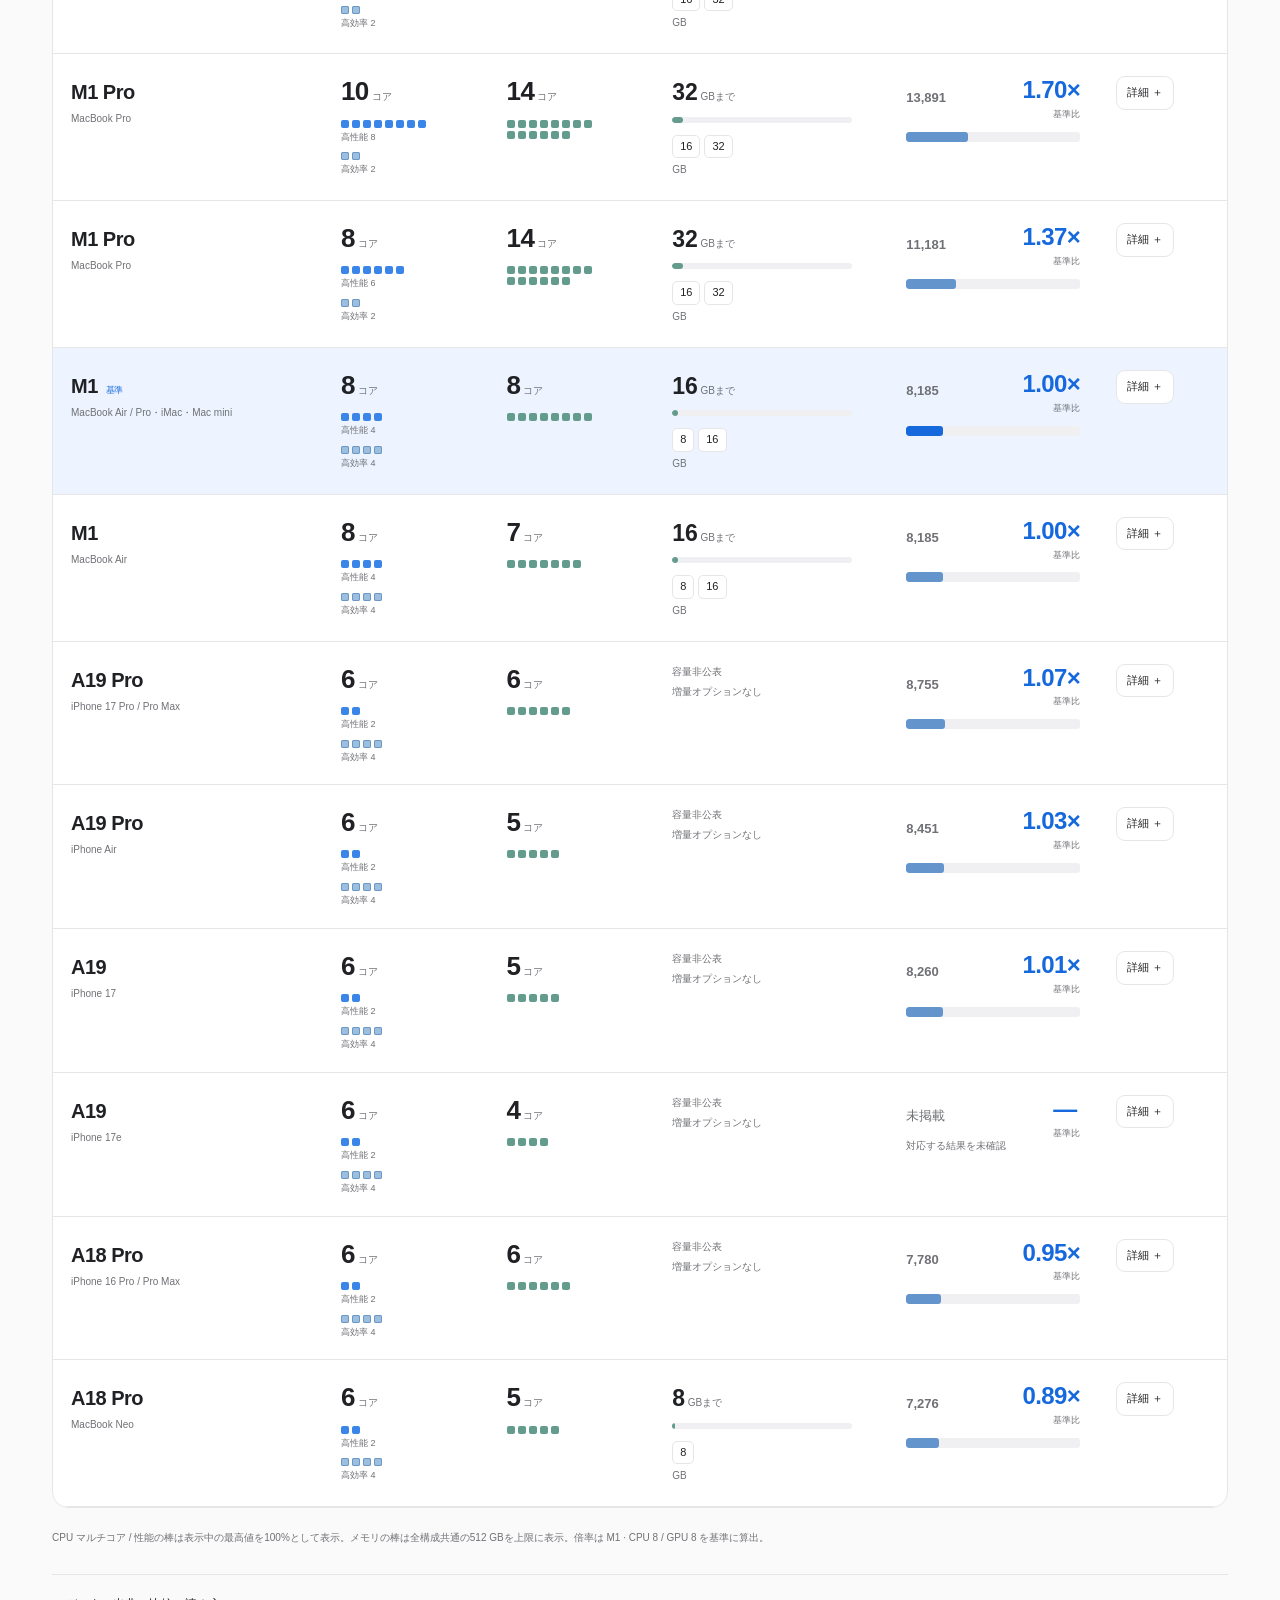
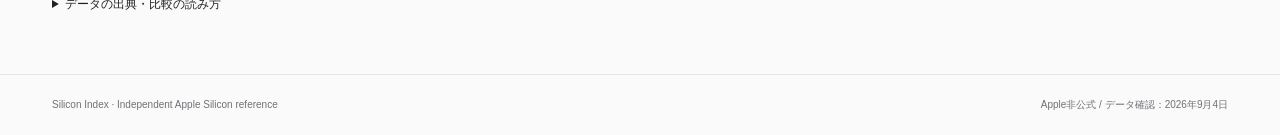
==== commit 91db72ef: "Improve visual comparisons with grouped core maps and memory capacity bars" ====
--- a/index.html
+++ b/index.html
@@ -9,6 +9,12 @@
 
 .core-grid{display:grid;grid-template-columns:repeat(8,6px);gap:3px;margin-top:9px;width:max-content}.core-square{width:6px;height:6px;border-radius:1px;background:#8190a6}.core-square.s{background:#9663dc}.core-square.p{background:#3985e8}.core-square.e{background:#9cbedf}.core-legend{display:flex;flex-wrap:wrap;gap:8px 17px;font-size:10px;color:var(--muted);margin:0 0 15px;align-items:center}.core-legend span{display:inline-flex;align-items:center;gap:5px}.core-legend i{display:inline-block}.cpu,.gpu{min-width:84px}.split{white-space:normal}.data-row td{vertical-align:top}
 @media(max-width:650px){tr.data-row{grid-template-columns:1fr 1fr 1.5fr}.cpu,.gpu{min-width:0}}
+
+/* Larger, grouped core maps and aligned comparison scales. */
+.table-shell{border-radius:16px}.data-row td{padding-top:22px;padding-bottom:22px}.data-row:hover{background:var(--bg)}.data-row.is-base:hover{background:var(--accent-bg)}
+.core-groups{display:flex;flex-direction:column;gap:10px;margin-top:12px}.core-grid{grid-template-columns:repeat(8,8px);gap:3px;margin-top:0}.core-square{width:8px;height:8px;border-radius:2px}.core-square.e{background:#9cbedf;box-shadow:inset 0 0 0 1px #6a97c3}.core-square.g{background:#639b8d}.core-label{font-size:9px;color:var(--muted);margin-top:4px;line-height:1.2}.cpu,.gpu{min-width:112px}.split{position:absolute;width:1px;height:1px;overflow:hidden;clip-path:inset(50%);white-space:nowrap}.num{font-size:26px;font-weight:600}.num:after{content:' コア';font-size:10px;font-weight:400;color:var(--muted);letter-spacing:0}.chip-name{font-size:20px}.memory-max{font-size:23px;font-weight:600;font-variant-numeric:tabular-nums;line-height:1.4}.memory-max small{font-size:10px;color:var(--muted);font-weight:400}.memory-track{height:6px;background:var(--soft);border-radius:4px;overflow:hidden;margin:8px 0 12px;max-width:180px}.memory-track div{height:100%;background:#639b8d;border-radius:4px}.badge{padding:2px 7px;background:var(--surface)}.score-top{align-items:center}.ratio{font-size:24px;letter-spacing:-.6px;line-height:1.2}.ratio small{display:block;font-size:9px;letter-spacing:0;font-weight:400;color:var(--muted);text-align:right;margin-top:4px}.score-value{font-size:13px;color:var(--muted)}.track{height:10px;margin-top:12px}.fill,.rank-fill{background:#6494cc}.core-legend{padding:13px 16px;background:var(--surface);border:1px solid var(--line);border-radius:10px;font-size:11px}.core-legend span:last-child i{background:#639b8d}.rank-score span{font-size:18px;font-weight:600}.rank-track{height:28px}
+@media(max-width:850px){.cpu,.gpu{min-width:98px}.data-row td{padding-left:10px;padding-right:10px}.core-grid{grid-template-columns:repeat(8,7px);gap:3px}.core-square{width:7px;height:7px}}
+@media(max-width:650px){tr.data-row{grid-template-columns:1fr 1fr;gap:20px 16px;padding:20px;margin-bottom:16px}.data-row td{padding:0}.cpu,.gpu{min-width:0}td.identity{grid-column:1}td.action{grid-column:2}td.cpu,td.gpu{grid-row:2}td.mem{grid-row:3;grid-column:1/-1;padding-top:15px;border-top:1px solid var(--line)}td.score{grid-row:4;padding-top:15px}.core-grid{grid-template-columns:repeat(8,10px);gap:4px}.core-square{width:10px;height:10px}.core-label{font-size:10px}.core-legend .core-square{width:8px;height:8px}.memory-track{max-width:none}.core-groups{gap:12px}.num{font-size:28px}.ratio{font-size:28px}.score-value:before{content:'スコア ';font-size:10px}.chip-name{white-space:normal}.rank-score span{font-size:14px}}
 </style></head><body>
 <header><nav class="wrap nav" aria-label="メイン"><a class="brand" href="./">Silicon Index <span>/ Apple</span></a><div class="nav-right"><a href="#about">データについて</a><button class="theme" id="theme" aria-label="外観を切り替え">外観：自動</button></div></nav></header>
 <main class="wrap"><section class="intro"><div><p class="eyebrow">APPLE SILICON, AT A GLANCE</p><h1>チップの違いを、ひと目で。</h1><p>コア数、メモリ、ベンチマーク。構成を選んで、性能を比べる。</p></div><div class="stamp">DATA CHECKED<strong>2026.09.04</strong></div></section>
@@ -17,7 +23,7 @@
 <div class="controls"><div class="field"><label for="generation">世代</label><select id="generation"><option value="all">すべての世代</option></select></div><div class="field"><label for="metric">性能の指標</label><select id="metric"><option value="multi">CPU マルチコア</option><option value="single">CPU シングルコア</option><option value="metal">GPU Metal</option></select></div><div class="field"><label for="sort">並び順</label><select id="sort"><option value="new">新しい世代順</option><option value="score">スコアが高い順</option><option value="cpu">CPUコア数順</option><option value="gpu">GPUコア数順</option><option value="memory">最大メモリ順</option></select></div><div class="field base"><label for="baseline">比較基準 · この構成を1.00倍として比較</label><select id="baseline"></select></div><button class="reset" id="reset">リセット</button></div>
 <p class="notice">ベンチマークはGeekbench公式チャートの取得値です。公式ページ内に「6 / 7」の表記不一致があるため、倍率は参考比較として表示しています。<a href="#about">詳細</a></p>
 <div class="viewline"><span class="result-count" id="resultCount" role="status" aria-live="polite"></span><div class="view-buttons" role="group" aria-label="表示形式"><button id="tableView" aria-pressed="true">仕様一覧</button><button id="chartView" aria-pressed="false">性能グラフ</button></div></div>
-<div class="core-legend"><span>1つの四角＝1コア</span><span><i class="core-square s" aria-hidden="true"></i>S スーパー</span><span><i class="core-square p" aria-hidden="true"></i>P 高性能</span><span><i class="core-square e" aria-hidden="true"></i>E 高効率</span><span><i class="core-square" aria-hidden="true"></i>GPU</span></div><div class="table-shell"><table id="table"><caption class="sr-only">Apple Siliconの構成とベンチマーク一覧</caption><thead><tr><th scope="col">チップ / 搭載製品</th><th scope="col">CPUコア</th><th scope="col">GPUコア</th><th scope="col">メモリ構成</th><th scope="col" id="scoreHead">CPU マルチコア</th><th scope="col"><span class="sr-only">詳細</span></th></tr></thead><tbody id="rows"></tbody></table><div id="ranking" hidden aria-label="ベンチマーク比較グラフ"></div><div class="empty" id="empty" hidden>条件に合う構成がありません。<br>検索語や世代を変えてみてください。</div></div>
+<div class="core-legend"><span>1つの四角＝1コア · 横8個で折り返し</span><span><i class="core-square s" aria-hidden="true"></i>S スーパー</span><span><i class="core-square p" aria-hidden="true"></i>P 高性能</span><span><i class="core-square e" aria-hidden="true"></i>E 高効率</span><span><i class="core-square" aria-hidden="true"></i>GPU</span></div><div class="table-shell"><table id="table"><caption class="sr-only">Apple Siliconの構成とベンチマーク一覧</caption><thead><tr><th scope="col">チップ / 搭載製品</th><th scope="col">CPUコア</th><th scope="col">GPUコア</th><th scope="col">メモリ構成</th><th scope="col" id="scoreHead">CPU マルチコア</th><th scope="col"><span class="sr-only">詳細</span></th></tr></thead><tbody id="rows"></tbody></table><div id="ranking" hidden aria-label="ベンチマーク比較グラフ"></div><div class="empty" id="empty" hidden>条件に合う構成がありません。<br>検索語や世代を変えてみてください。</div></div>
 <p class="legend" id="legend"></p>
 <details class="guide" id="about"><summary>データの出典・比較の読み方</summary><div class="guide-content"><h3>対象とメモリ</h3><p>Mac向けのM1からM6までのMシリーズ、およびA18 Pro・A19・A19 Proの確認済み構成を掲載。M4 Ultraなど未確認のチップは掲載していません。2026年9月4日時点で発表済みの構成を含みます。iPad専用のMチップ構成は対象外です。搭載製品欄は代表例で、対応製品をすべて列挙したものではありません。</p><p>メモリはストレージ容量ではなくRAMです。同じチップ・CPU・GPU構成でも搭載製品によって選択肢が異なります。「詳細」に製品別の制約を記載しています。iPhoneにはRAMの増量オプションがなく、Appleの製品仕様に容量が記載されていないため「容量非公表」としています。</p><h3>CPUの内訳</h3><p>S＝スーパーコア、P＝高性能コア、E＝高効率コア。名称はAppleの現行表記に準拠。異なる世代の同じコア数が、同じ性能を示すわけではありません。Neural Engineとメモリ帯域幅は各構成の「詳細」に表示します。</p><h3>ベンチマーク</h3><p><a href="https://browser.geekbench.com/mac-benchmarks" target="_blank" rel="noopener noreferrer">Geekbench Mac Benchmarks</a>と<a href="https://browser.geekbench.com/ios-benchmarks" target="_blank" rel="noopener noreferrer">iOS Benchmarks</a>を2026年9月4日に確認した静的データです。自動更新ではありません。各行は詳細に示す代表機種の集計値で、すべての搭載機種を平均したチップ固有の値ではありません。</p><p>公式チャートの説明はGeekbench 7ですが、<a href="https://browser.geekbench.com/macs/macbook-pro-14-inch-2025" target="_blank" rel="noopener noreferrer">M5 MacBook Proの詳細ページ</a>の説明は同じ値をGeekbench 6と記載しています。本サイトはバージョンを断定せず、同時点の公式チャート内での参考比較に限定します。厳密な同一バージョン・同一条件での比較は未検証です。</p><p>倍率＝対象スコア ÷ 比較基準のスコア。1.50倍はスコアが50%高いことを示し、実際の作業が必ず1.50倍速くなるという意味ではありません。OS、冷却、電力設定、メモリ、ソフトによって結果は変わります。CPU・GPUの異なる指標同士は比較しません。GPUはMetalのみで、OpenCL値とは混在させません。</p><p>構成と結果を対応付けられない場合は未掲載とし、他構成の値や推定値で埋めていません。GPU別の区別がない旧世代の集計では、CPU参考値のみ表示する場合があります。</p><h3>公式仕様</h3><p>各行の「詳細 → Apple公式仕様」から元の技術仕様を確認できます。チップの仕様や販売構成が更新された場合、掲載データと異なる可能性があります。</p></div></details>
 <noscript><p>この一覧の表示・比較にはJavaScriptを有効にしてください。</p></noscript></main><footer><div class="wrap"><span>Silicon Index · Independent Apple Silicon reference</span><span>Apple非公式 / データ確認：2026年9月4日</span></div></footer>
@@ -1414,10 +1420,11 @@
 function updateBaseline(){const old=$('baseline').value;const available=baseOptions.filter(r=>r.bench[$('metric').value]>0);$('baseline').innerHTML=available.map(r=>`<option value="${r.id}">${esc(name(r))}</option>`).join('');$('baseline').value=available.some(r=>r.id===old)?old:(available.find(r=>r.chip==='M1'&&r.gpu===8)?.id||available[0]?.id||'');}
 function filtered(){const q=$('search').value.trim().toLowerCase();return DATA.filter(r=>(family==='all'||r.chip.startsWith(family))&&($('generation').value==='all'||r.generation===$('generation').value)&&(!q||[r.chip,r.device,`${r.cpu} ${r.gpu}`].join(' ').toLowerCase().includes(q))).sort((a,b)=>{let d=0;const k=$('sort').value;if(k==='score')d=(b.bench[$('metric').value]??-1)-(a.bench[$('metric').value]??-1);if(k==='cpu')d=b.cpu-a.cpu;if(k==='gpu')d=b.gpu-a.gpu;if(k==='memory')d=Math.max(0,...b.memory)-Math.max(0,...a.memory);return d||rank(b)-rank(a)||b.cpu-a.cpu||b.gpu-a.gpu;});}
 function ratio(v,base){return v>0&&base>0?(v/base).toFixed(2)+'×':'—';}
-function coreGrid(r,type){const groups=type==='cpu'?[[r.s,'s'],[r.p,'p'],[r.e,'e']]:[[r.gpu,'g']];return '<div class="core-grid" aria-hidden="true">'+groups.map(([count,kind])=>('<span class="core-square '+kind+'"></span>').repeat(count)).join('')+'</div>';}
+function coreGrid(r,type){const groups=type==='cpu'?[[r.s,'s','スーパー'],[r.p,'p','高性能'],[r.e,'e','高効率']]:[[r.gpu,'g','GPU']];return '<div class="core-groups" aria-hidden="true">'+groups.filter(([count])=>count>0).map(([count,kind,label])=>'<div class="core-group"><div class="core-grid">'+('<span class="core-square '+kind+'"></span>').repeat(count)+'</div>'+(type==='cpu'?'<div class="core-label">'+label+' '+count+'</div>':'')+'</div>').join('')+'</div>';}
+function memoryVisual(r){if(!r.memory.length)return '';const max=Math.max(...r.memory);return `<div class="memory-max">${max}<small> GBまで${r.historicalMemory?.includes(max)?'*':''}</small></div><div class="memory-track" aria-hidden="true"><div style="width:${max/512*100}%"></div></div>`;}
 function detail(r){return `<div class="detail-content"><div><div class="detail-metrics"><div>シングルコア<span>${fmt(r.bench.single)}</span></div><div>マルチコア<span>${fmt(r.bench.multi)}</span></div><div>Metal<span>${fmt(r.bench.metal)}</span></div></div><p>ベンチマーク代表機種：<b>${esc(r.benchDevice||'対応する集計値を確認できていません')}</b></p>${r.benchNote?`<p>${esc(r.benchNote)}</p>`:''}<p>チャート取得日：2026年9月4日 / 版表記不一致のため参考値</p><a href="${esc(r.benchSource)}" target="_blank" rel="noopener noreferrer">Geekbench出典 ↗</a>${r.bench[$('metric').value]>0?`<button class="set-base" data-base="${r.id}">この構成を比較基準にする</button>`:''}</div><div><p>Neural Engine：<b>${r.ne}コア</b>　メモリ帯域幅：<b>${r.bw==null?'未記載・条件別':nf.format(r.bw)+' GB/s'}</b></p><p>${esc(r.note||'表示したメモリ容量は、このCPU / GPU構成で選べる構成です。製品・販売時期による差は公式仕様をご確認ください。')}</p><p>状態：${esc(r.status)}</p><a href="${esc(r.source)}" target="_blank" rel="noopener noreferrer">Apple公式仕様 ↗</a>${r.extraSource?`<a href="${esc(r.extraSource)}" target="_blank" rel="noopener noreferrer">補足の公式出典 ↗</a>`:''}</div></div>`;}
-function render(){const rows=filtered(),metric=$('metric').value,base=DATA.find(r=>r.id===$('baseline').value),baseScore=base?.bench[metric];const max=Math.max(1,...rows.map(r=>r.bench[metric]||0));$('resultCount').textContent=`${rows.length}構成を表示 · ${rows.filter(r=>r.bench[metric]>0).length}構成にスコアあり`;$('scoreHead').textContent=labels[metric];$('legend').textContent=`${labels[metric]} / 棒の長さは表示中の最高値を100%として表示。倍率は ${base?name(base):'未選択'} を基準に算出。`;$('empty').hidden=rows.length>0;$('table').hidden=view!=='table'||!rows.length;$('ranking').hidden=view!=='chart'||!rows.length;
-$('rows').innerHTML=rows.map(r=>{const score=r.bench[metric],isBase=r.id===base?.id,open=expanded.has(r.id);return `<tr class="data-row ${isBase?'is-base':''}"><td class="identity"><div class="chip-name">${esc(r.chip)}${isBase?'<span class="base-tag">基準</span>':''}${r.status==='発表済み'?'<span class="future">発表済み</span>':''}</div><div class="device">${esc(r.device)}</div></td><td class="cpu"><div class="num">${r.cpu}</div>${coreGrid(r,'cpu')}<div class="split">${[r.s?`S${r.s}`:'',r.p?`P${r.p}`:'',r.e?`E${r.e}`:''].filter(Boolean).join(' + ')}</div></td><td class="gpu"><div class="num">${r.gpu}</div>${coreGrid(r,'gpu')}</td><td class="mem"><div class="badges">${r.memory.length?r.memory.map(m=>`<span class="badge">${m}${r.historicalMemory?.includes(m)?"*":""}</span>`).join(''):'<span class="variant">容量非公表</span>'}</div><div class="unit">${r.memory.length?'GB'+(r.historicalMemory?.length?" · *発売当初":'')+(r.note?' · 条件は詳細へ':''):'増量オプションなし'}</div></td><td class="score"><div class="score-top"><span class="score-value">${fmt(score)}</span><span class="ratio">${ratio(score,baseScore)}</span></div>${score?`<div class="track" aria-hidden="true"><div class="fill" style="width:${score/max*100}%"></div></div>`:'<div class="variant">対応する結果を未確認</div>'}</td><td class="action"><button class="detail-button" data-detail="${r.id}" aria-expanded="${open}" aria-controls="detail-${r.id}" aria-label="${esc(name(r))}の詳細">${open?'閉じる −':'詳細 ＋'}</button></td></tr><tr class="details" id="detail-${r.id}" ${open?'':'hidden'}><td colspan="6">${open?detail(r):''}</td></tr>`;}).join('');
+function render(){const rows=filtered(),metric=$('metric').value,base=DATA.find(r=>r.id===$('baseline').value),baseScore=base?.bench[metric];const max=Math.max(1,...rows.map(r=>r.bench[metric]||0));$('resultCount').textContent=`${rows.length}構成を表示 · ${rows.filter(r=>r.bench[metric]>0).length}構成にスコアあり`;$('scoreHead').textContent=labels[metric];$('legend').textContent=`${labels[metric]} / 性能の棒は表示中の最高値を100%として表示。メモリの棒は全構成共通の512 GBを上限に表示。倍率は ${base?name(base):'未選択'} を基準に算出。`;$('empty').hidden=rows.length>0;$('table').hidden=view!=='table'||!rows.length;$('ranking').hidden=view!=='chart'||!rows.length;
+$('rows').innerHTML=rows.map(r=>{const score=r.bench[metric],isBase=r.id===base?.id,open=expanded.has(r.id);return `<tr class="data-row ${isBase?'is-base':''}"><td class="identity"><div class="chip-name">${esc(r.chip)}${isBase?'<span class="base-tag">基準</span>':''}${r.status==='発表済み'?'<span class="future">発表済み</span>':''}</div><div class="device">${esc(r.device)}</div></td><td class="cpu"><div class="num">${r.cpu}</div>${coreGrid(r,'cpu')}<div class="split">${[r.s?`S${r.s}`:'',r.p?`P${r.p}`:'',r.e?`E${r.e}`:''].filter(Boolean).join(' + ')}</div></td><td class="gpu"><div class="num">${r.gpu}</div>${coreGrid(r,'gpu')}</td><td class="mem">${memoryVisual(r)}<div class="badges">${r.memory.length?r.memory.map(m=>`<span class="badge">${m}${r.historicalMemory?.includes(m)?"*":""}</span>`).join(''):'<span class="variant">容量非公表</span>'}</div><div class="unit">${r.memory.length?'GB'+(r.historicalMemory?.length?" · *発売当初":'')+(r.note?' · 条件は詳細へ':''):'増量オプションなし'}</div></td><td class="score"><div class="score-top"><span class="score-value">${fmt(score)}</span><span class="ratio">${ratio(score,baseScore)}<small>基準比</small></span></div>${score?`<div class="track" aria-hidden="true"><div class="fill" style="width:${score/max*100}%"></div></div>`:'<div class="variant">対応する結果を未確認</div>'}</td><td class="action"><button class="detail-button" data-detail="${r.id}" aria-expanded="${open}" aria-controls="detail-${r.id}" aria-label="${esc(name(r))}の詳細">${open?'閉じる −':'詳細 ＋'}</button></td></tr><tr class="details" id="detail-${r.id}" ${open?'':'hidden'}><td colspan="6">${open?detail(r):''}</td></tr>`;}).join('');
 $('ranking').innerHTML=rows.slice().sort((a,b)=>(b.bench[metric]??-1)-(a.bench[metric]??-1)).map(r=>`<div class="rank-row ${r.id===base?.id?'baseline':''}"><div><div class="rank-name">${esc(r.chip)}${r.id===base?.id?' · 基準':''}</div><div class="rank-sub">CPU ${r.cpu} / GPU ${r.gpu}${r.platform==='ios'?' · iPhone':''}</div></div><div class="rank-track" aria-hidden="true">${r.bench[metric]?`<div class="rank-fill" style="width:${r.bench[metric]/max*100}%"></div>`:''}</div><div class="rank-score"><b>${fmt(r.bench[metric])}</b><span>${ratio(r.bench[metric],baseScore)}</span></div></div>`).join('');}
 document.querySelectorAll('[data-family]').forEach(button=>button.addEventListener('click',()=>{family=button.dataset.family;$('generation').value='all';document.querySelectorAll('[data-family]').forEach(b=>b.setAttribute('aria-pressed',String(b===button)));render();}));
 $('search').addEventListener('input',render);['generation','sort','baseline'].forEach(id=>$(id).addEventListener('change',render));$('metric').addEventListener('change',()=>{updateBaseline();render();});
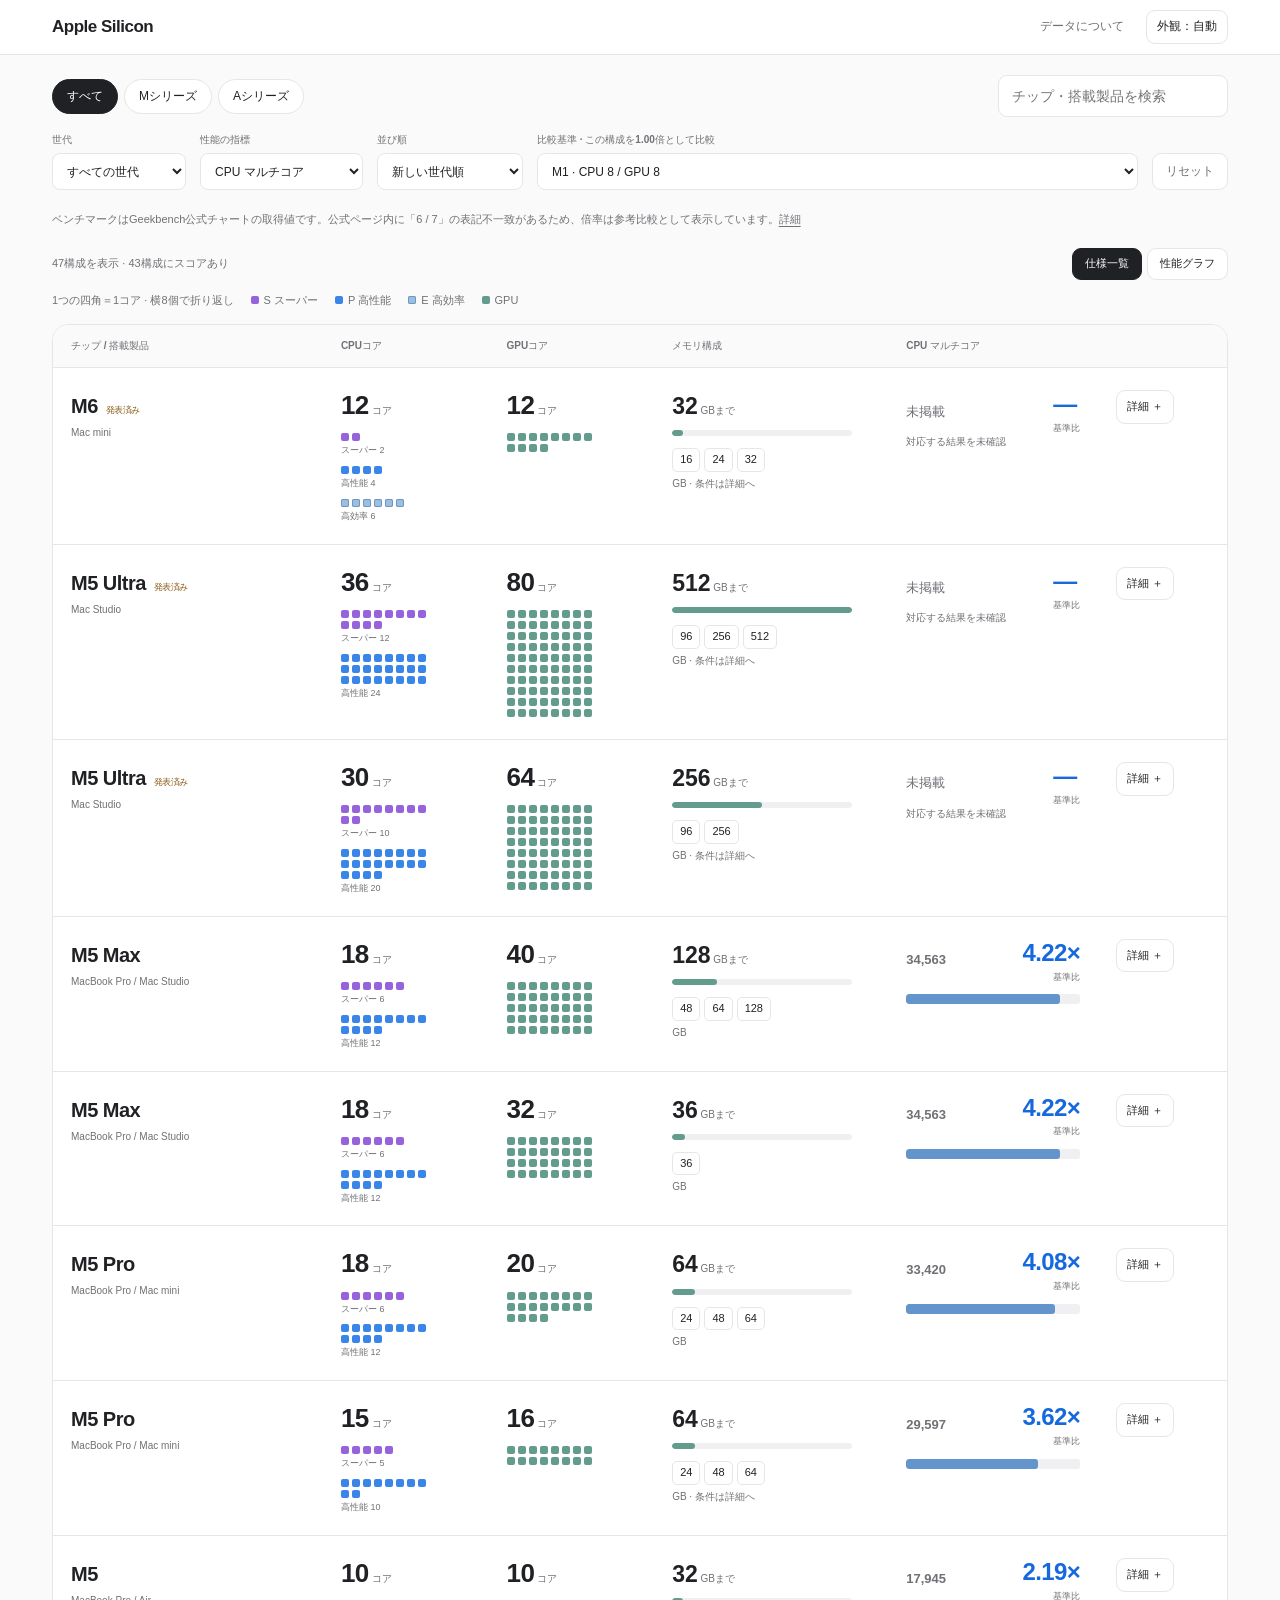
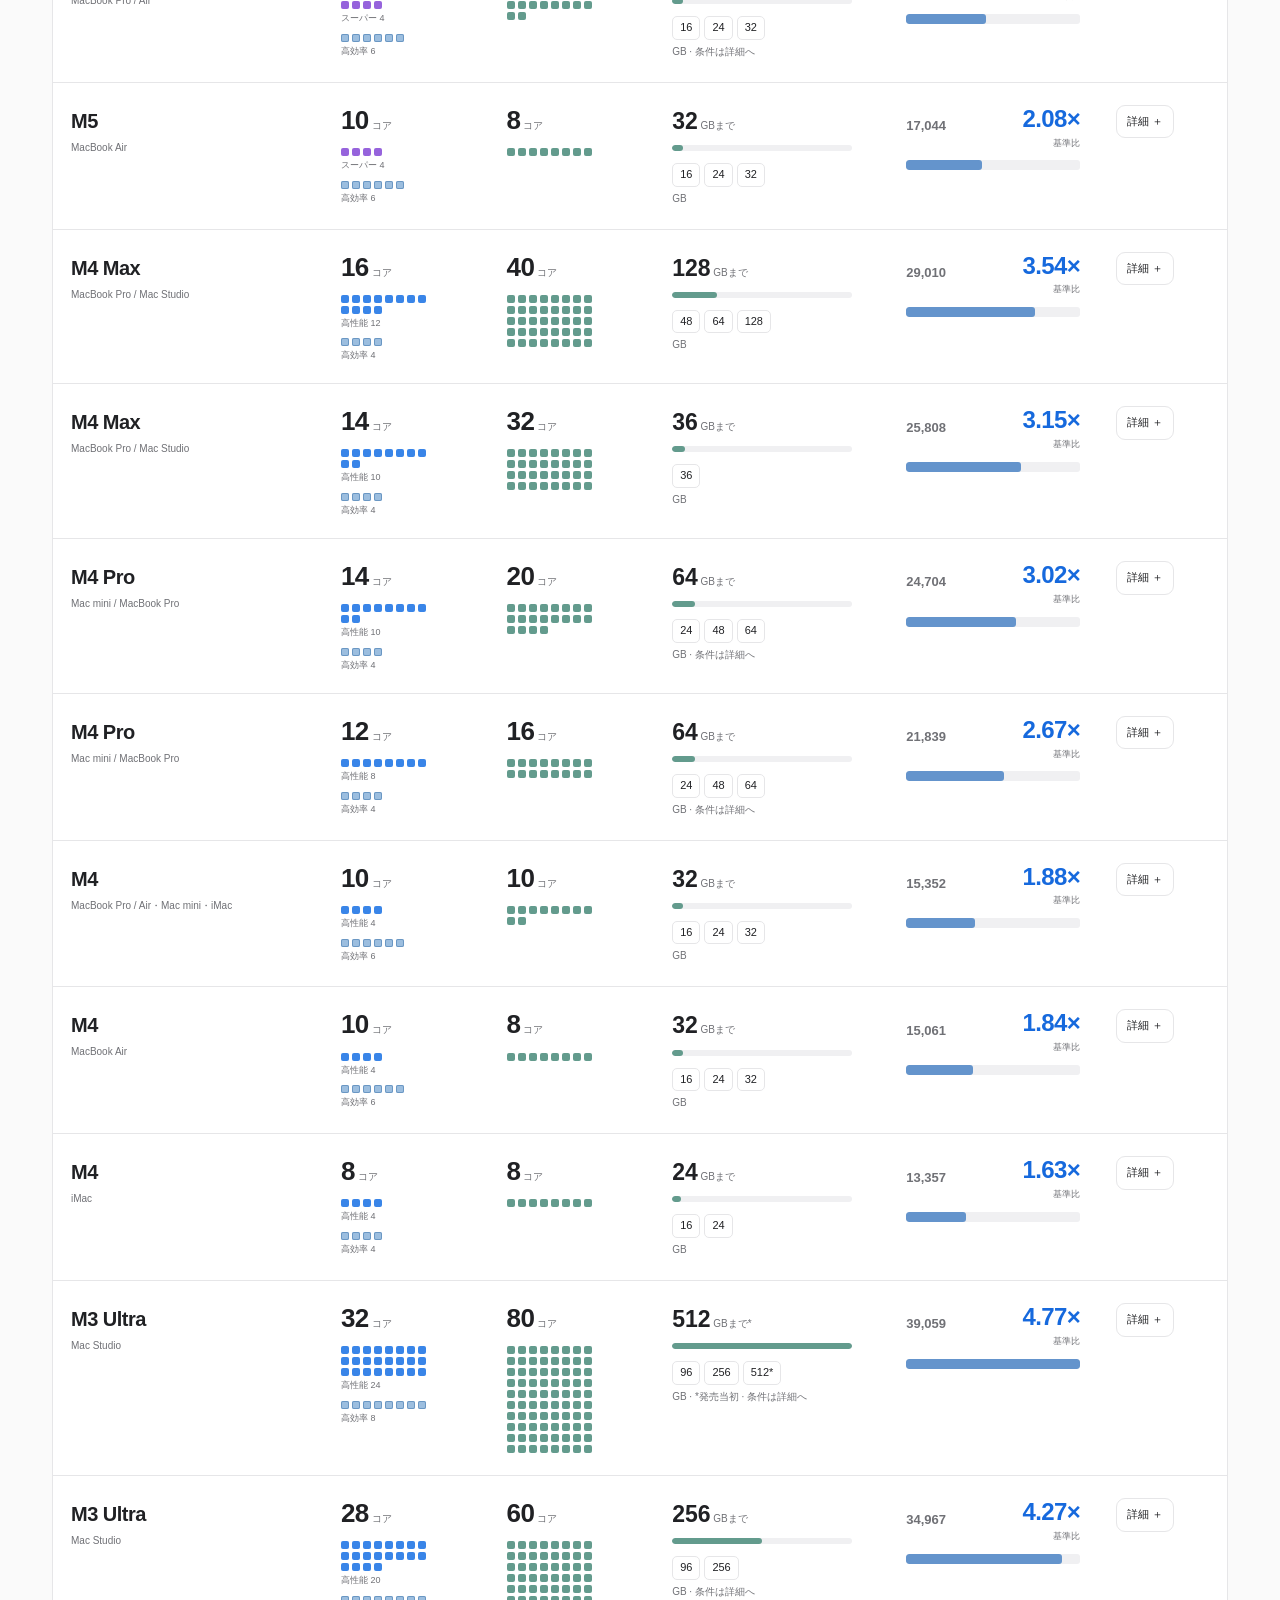
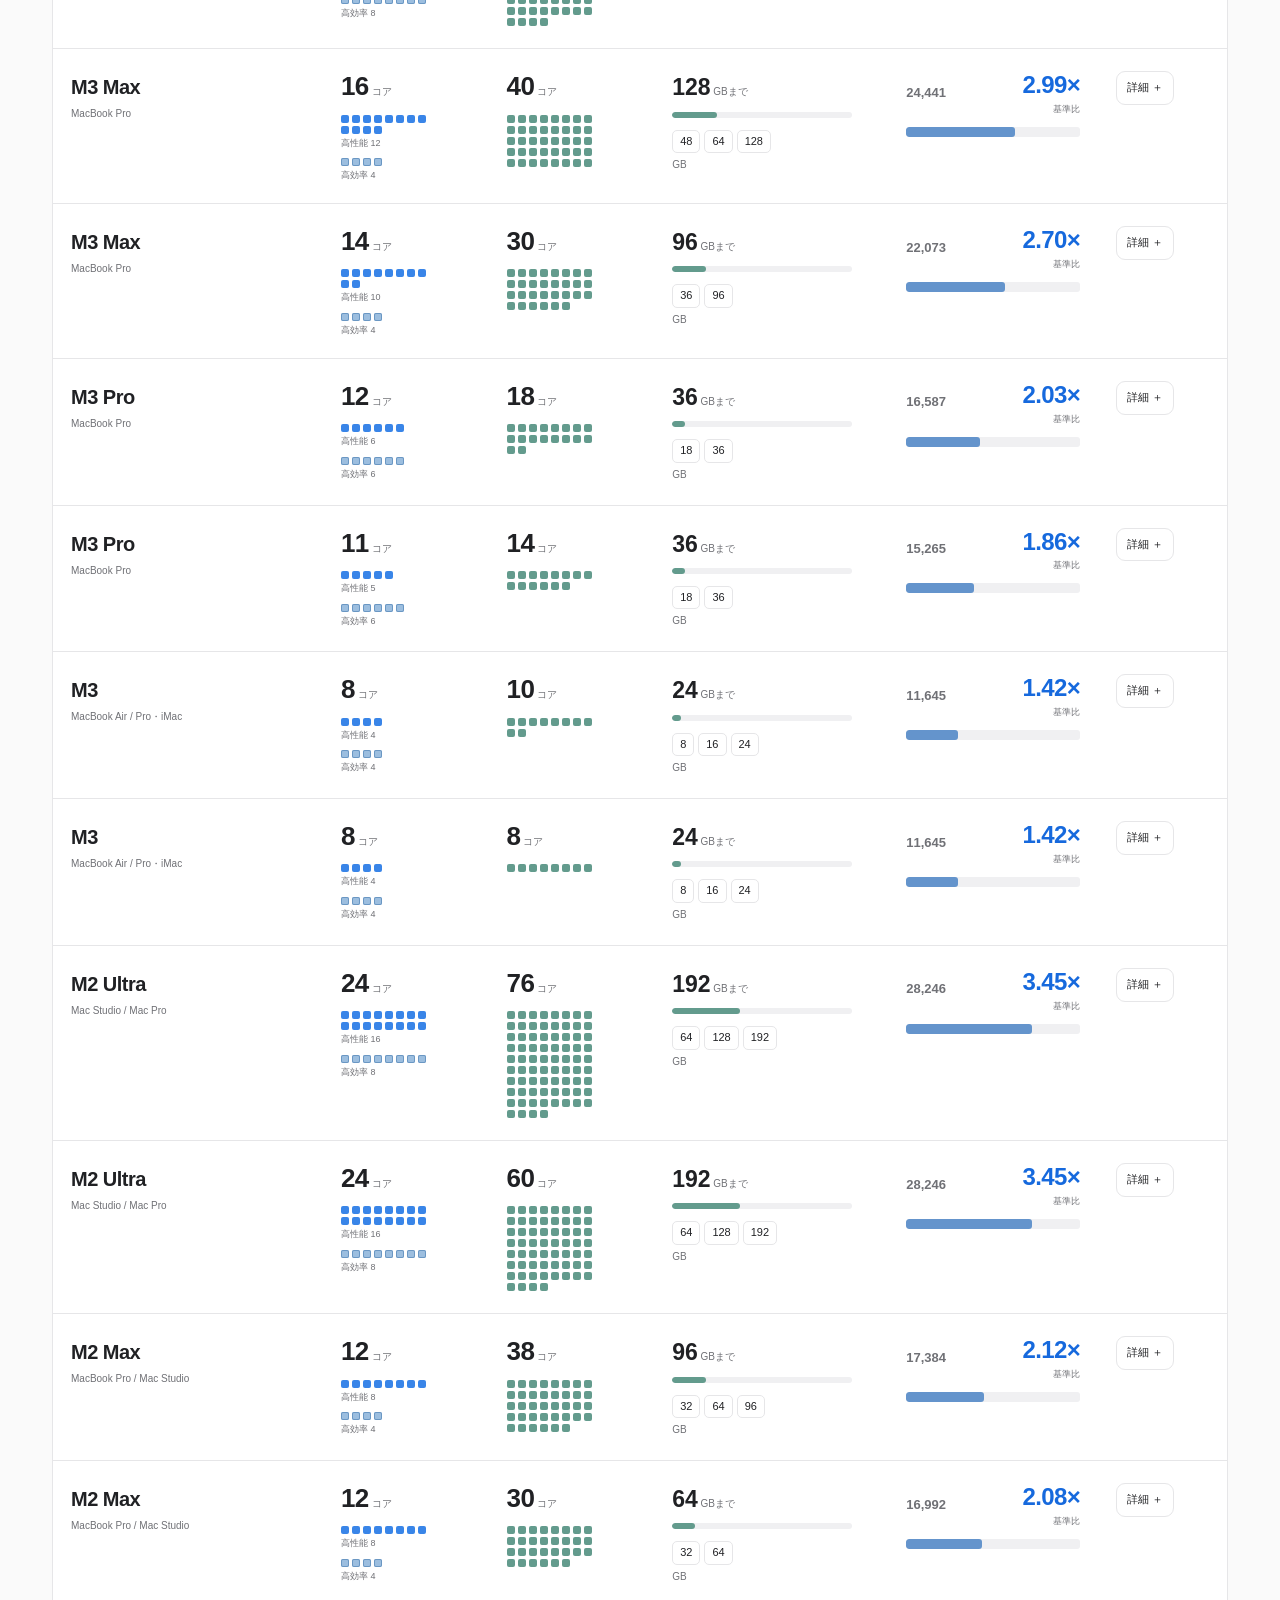
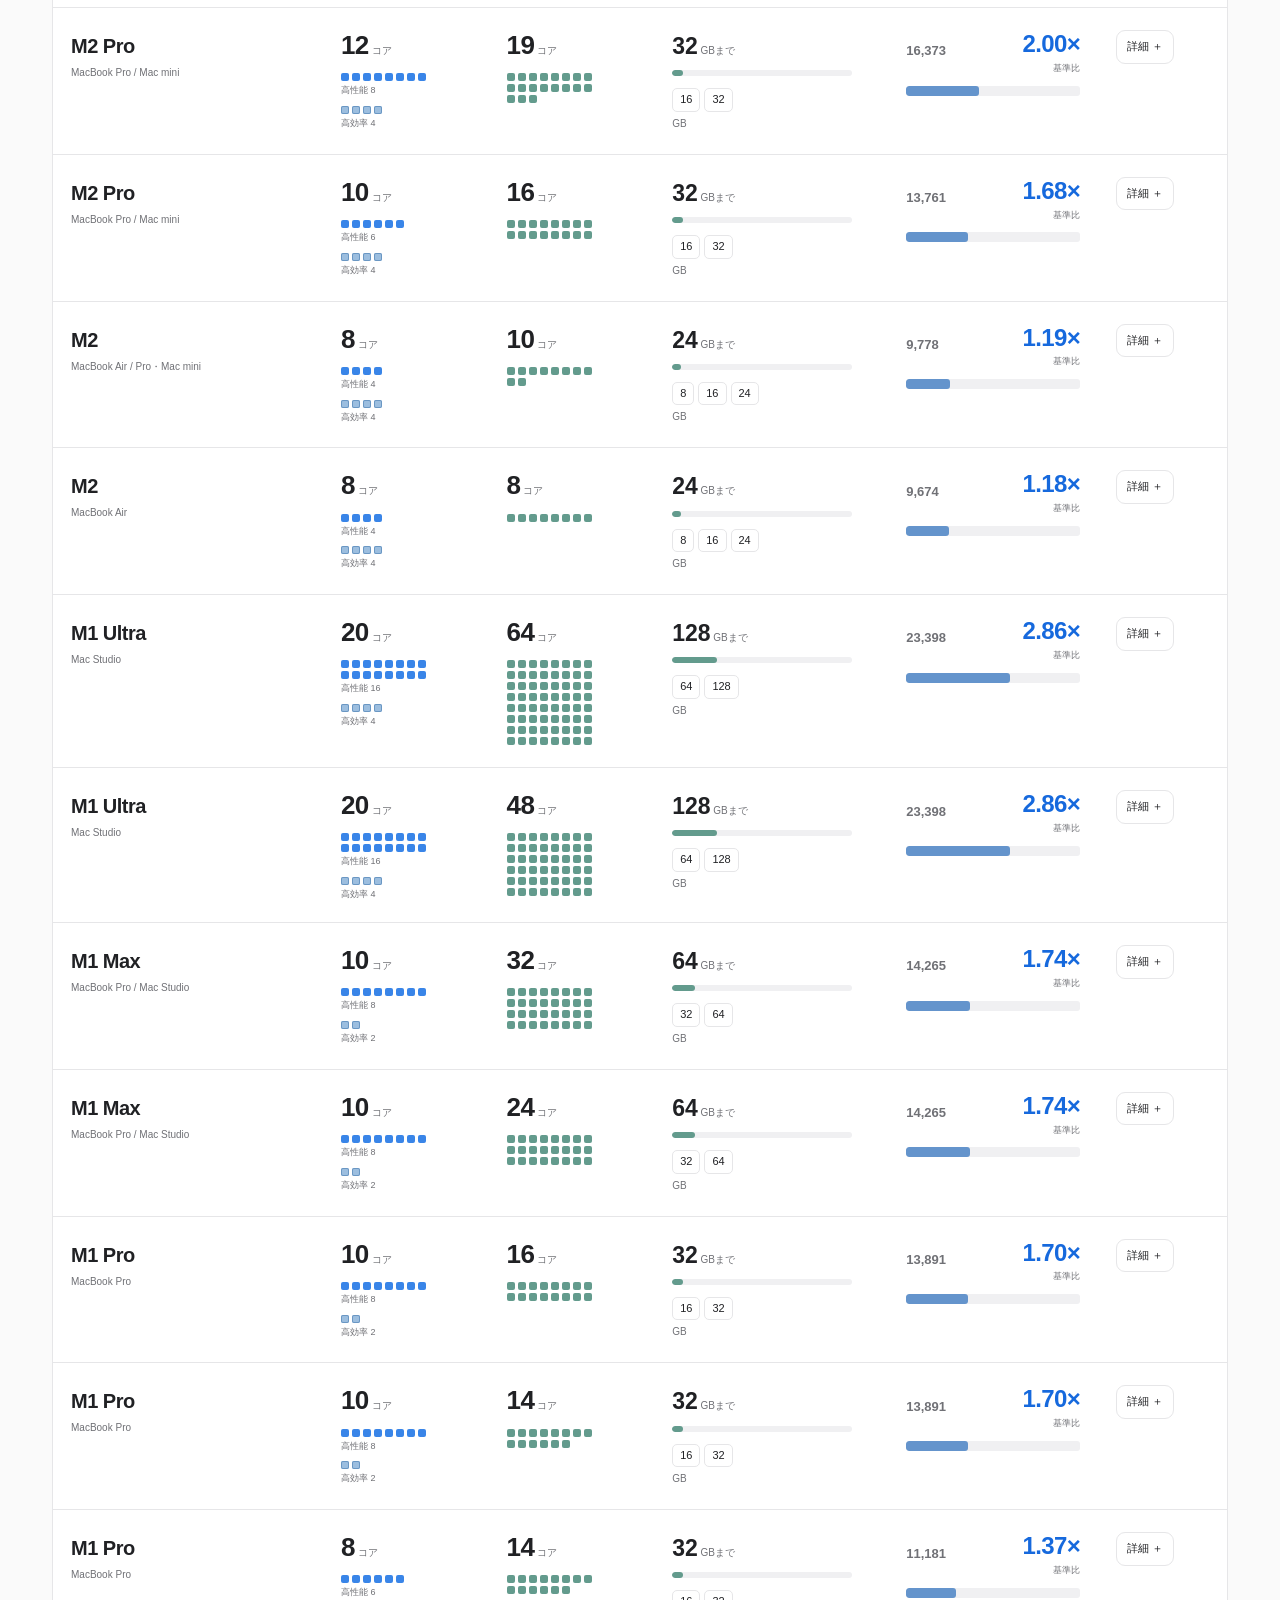
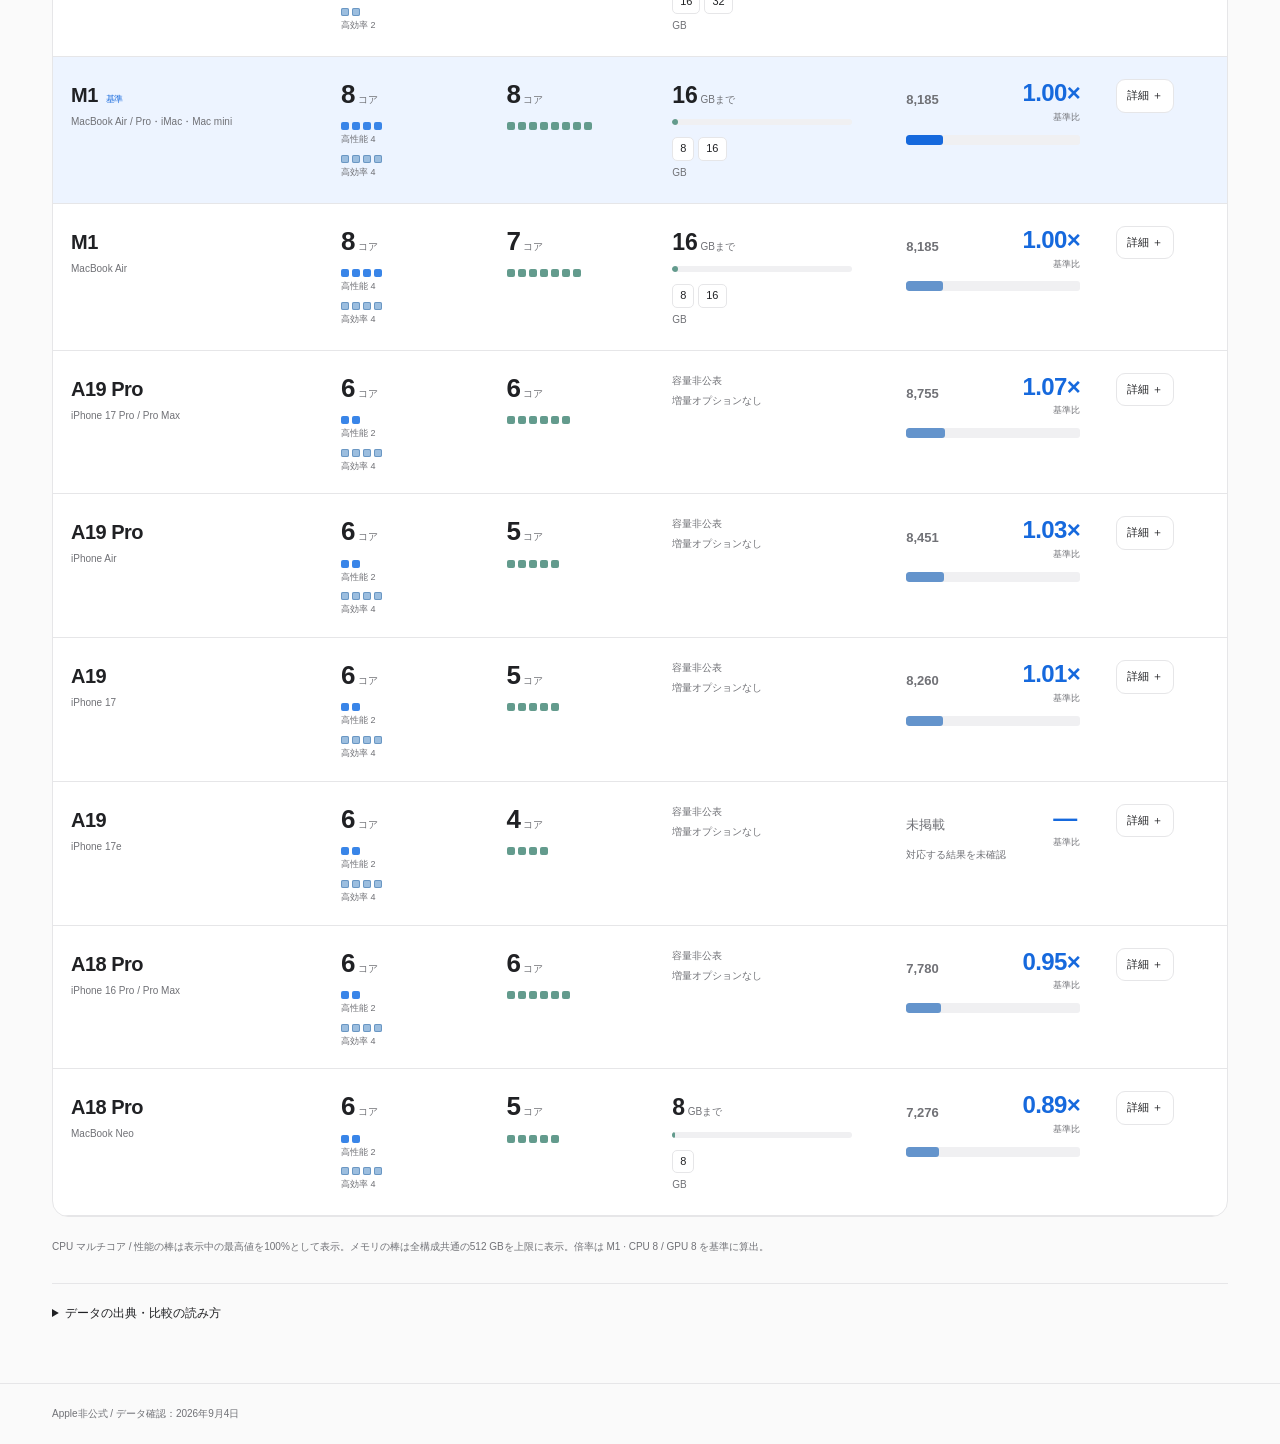
==== commit 60c4ab18: "Remove promotional headings and simplify comparison page chrome" ====
--- a/index.html
+++ b/index.html
@@ -15,10 +15,11 @@
 .core-groups{display:flex;flex-direction:column;gap:10px;margin-top:12px}.core-grid{grid-template-columns:repeat(8,8px);gap:3px;margin-top:0}.core-square{width:8px;height:8px;border-radius:2px}.core-square.e{background:#9cbedf;box-shadow:inset 0 0 0 1px #6a97c3}.core-square.g{background:#639b8d}.core-label{font-size:9px;color:var(--muted);margin-top:4px;line-height:1.2}.cpu,.gpu{min-width:112px}.split{position:absolute;width:1px;height:1px;overflow:hidden;clip-path:inset(50%);white-space:nowrap}.num{font-size:26px;font-weight:600}.num:after{content:' コア';font-size:10px;font-weight:400;color:var(--muted);letter-spacing:0}.chip-name{font-size:20px}.memory-max{font-size:23px;font-weight:600;font-variant-numeric:tabular-nums;line-height:1.4}.memory-max small{font-size:10px;color:var(--muted);font-weight:400}.memory-track{height:6px;background:var(--soft);border-radius:4px;overflow:hidden;margin:8px 0 12px;max-width:180px}.memory-track div{height:100%;background:#639b8d;border-radius:4px}.badge{padding:2px 7px;background:var(--surface)}.score-top{align-items:center}.ratio{font-size:24px;letter-spacing:-.6px;line-height:1.2}.ratio small{display:block;font-size:9px;letter-spacing:0;font-weight:400;color:var(--muted);text-align:right;margin-top:4px}.score-value{font-size:13px;color:var(--muted)}.track{height:10px;margin-top:12px}.fill,.rank-fill{background:#6494cc}.core-legend{padding:13px 16px;background:var(--surface);border:1px solid var(--line);border-radius:10px;font-size:11px}.core-legend span:last-child i{background:#639b8d}.rank-score span{font-size:18px;font-weight:600}.rank-track{height:28px}
 @media(max-width:850px){.cpu,.gpu{min-width:98px}.data-row td{padding-left:10px;padding-right:10px}.core-grid{grid-template-columns:repeat(8,7px);gap:3px}.core-square{width:7px;height:7px}}
 @media(max-width:650px){tr.data-row{grid-template-columns:1fr 1fr;gap:20px 16px;padding:20px;margin-bottom:16px}.data-row td{padding:0}.cpu,.gpu{min-width:0}td.identity{grid-column:1}td.action{grid-column:2}td.cpu,td.gpu{grid-row:2}td.mem{grid-row:3;grid-column:1/-1;padding-top:15px;border-top:1px solid var(--line)}td.score{grid-row:4;padding-top:15px}.core-grid{grid-template-columns:repeat(8,10px);gap:4px}.core-square{width:10px;height:10px}.core-label{font-size:10px}.core-legend .core-square{width:8px;height:8px}.memory-track{max-width:none}.core-groups{gap:12px}.num{font-size:28px}.ratio{font-size:28px}.score-value:before{content:'スコア ';font-size:10px}.chip-name{white-space:normal}.rank-score span{font-size:14px}}
+
+.nav{height:54px}.toolbar{border-top:0}.core-legend{background:none;border:0;border-radius:0;padding:0}.notice{background:none;border-radius:0;padding:0;color:var(--muted)}
 </style></head><body>
-<header><nav class="wrap nav" aria-label="メイン"><a class="brand" href="./">Silicon Index <span>/ Apple</span></a><div class="nav-right"><a href="#about">データについて</a><button class="theme" id="theme" aria-label="外観を切り替え">外観：自動</button></div></nav></header>
-<main class="wrap"><section class="intro"><div><p class="eyebrow">APPLE SILICON, AT A GLANCE</p><h1>チップの違いを、ひと目で。</h1><p>コア数、メモリ、ベンチマーク。構成を選んで、性能を比べる。</p></div><div class="stamp">DATA CHECKED<strong>2026.09.04</strong></div></section>
-<div class="summary"><span><b id="chipCount"></b>チップ</span><span><b id="configCount"></b>構成</span><span>Mシリーズ全世代 / A18 Pro以降</span></div>
+<header><nav class="wrap nav" aria-label="メイン"><a class="brand" href="./">Apple Silicon</a><div class="nav-right"><a href="#about">データについて</a><button class="theme" id="theme" aria-label="外観を切り替え">外観：自動</button></div></nav></header>
+<main class="wrap"><h1 class="sr-only">Apple Siliconの比較</h1>
 <div class="toolbar"><div class="segments" role="group" aria-label="シリーズ"><button data-family="all" aria-pressed="true">すべて</button><button data-family="M" aria-pressed="false">Mシリーズ</button><button data-family="A" aria-pressed="false">Aシリーズ</button></div><label class="sr-only" for="search">チップ・搭載製品を検索</label><input class="search" id="search" type="search" placeholder="チップ・搭載製品を検索" autocomplete="off"></div>
 <div class="controls"><div class="field"><label for="generation">世代</label><select id="generation"><option value="all">すべての世代</option></select></div><div class="field"><label for="metric">性能の指標</label><select id="metric"><option value="multi">CPU マルチコア</option><option value="single">CPU シングルコア</option><option value="metal">GPU Metal</option></select></div><div class="field"><label for="sort">並び順</label><select id="sort"><option value="new">新しい世代順</option><option value="score">スコアが高い順</option><option value="cpu">CPUコア数順</option><option value="gpu">GPUコア数順</option><option value="memory">最大メモリ順</option></select></div><div class="field base"><label for="baseline">比較基準 · この構成を1.00倍として比較</label><select id="baseline"></select></div><button class="reset" id="reset">リセット</button></div>
 <p class="notice">ベンチマークはGeekbench公式チャートの取得値です。公式ページ内に「6 / 7」の表記不一致があるため、倍率は参考比較として表示しています。<a href="#about">詳細</a></p>
@@ -26,7 +27,7 @@
 <div class="core-legend"><span>1つの四角＝1コア · 横8個で折り返し</span><span><i class="core-square s" aria-hidden="true"></i>S スーパー</span><span><i class="core-square p" aria-hidden="true"></i>P 高性能</span><span><i class="core-square e" aria-hidden="true"></i>E 高効率</span><span><i class="core-square" aria-hidden="true"></i>GPU</span></div><div class="table-shell"><table id="table"><caption class="sr-only">Apple Siliconの構成とベンチマーク一覧</caption><thead><tr><th scope="col">チップ / 搭載製品</th><th scope="col">CPUコア</th><th scope="col">GPUコア</th><th scope="col">メモリ構成</th><th scope="col" id="scoreHead">CPU マルチコア</th><th scope="col"><span class="sr-only">詳細</span></th></tr></thead><tbody id="rows"></tbody></table><div id="ranking" hidden aria-label="ベンチマーク比較グラフ"></div><div class="empty" id="empty" hidden>条件に合う構成がありません。<br>検索語や世代を変えてみてください。</div></div>
 <p class="legend" id="legend"></p>
 <details class="guide" id="about"><summary>データの出典・比較の読み方</summary><div class="guide-content"><h3>対象とメモリ</h3><p>Mac向けのM1からM6までのMシリーズ、およびA18 Pro・A19・A19 Proの確認済み構成を掲載。M4 Ultraなど未確認のチップは掲載していません。2026年9月4日時点で発表済みの構成を含みます。iPad専用のMチップ構成は対象外です。搭載製品欄は代表例で、対応製品をすべて列挙したものではありません。</p><p>メモリはストレージ容量ではなくRAMです。同じチップ・CPU・GPU構成でも搭載製品によって選択肢が異なります。「詳細」に製品別の制約を記載しています。iPhoneにはRAMの増量オプションがなく、Appleの製品仕様に容量が記載されていないため「容量非公表」としています。</p><h3>CPUの内訳</h3><p>S＝スーパーコア、P＝高性能コア、E＝高効率コア。名称はAppleの現行表記に準拠。異なる世代の同じコア数が、同じ性能を示すわけではありません。Neural Engineとメモリ帯域幅は各構成の「詳細」に表示します。</p><h3>ベンチマーク</h3><p><a href="https://browser.geekbench.com/mac-benchmarks" target="_blank" rel="noopener noreferrer">Geekbench Mac Benchmarks</a>と<a href="https://browser.geekbench.com/ios-benchmarks" target="_blank" rel="noopener noreferrer">iOS Benchmarks</a>を2026年9月4日に確認した静的データです。自動更新ではありません。各行は詳細に示す代表機種の集計値で、すべての搭載機種を平均したチップ固有の値ではありません。</p><p>公式チャートの説明はGeekbench 7ですが、<a href="https://browser.geekbench.com/macs/macbook-pro-14-inch-2025" target="_blank" rel="noopener noreferrer">M5 MacBook Proの詳細ページ</a>の説明は同じ値をGeekbench 6と記載しています。本サイトはバージョンを断定せず、同時点の公式チャート内での参考比較に限定します。厳密な同一バージョン・同一条件での比較は未検証です。</p><p>倍率＝対象スコア ÷ 比較基準のスコア。1.50倍はスコアが50%高いことを示し、実際の作業が必ず1.50倍速くなるという意味ではありません。OS、冷却、電力設定、メモリ、ソフトによって結果は変わります。CPU・GPUの異なる指標同士は比較しません。GPUはMetalのみで、OpenCL値とは混在させません。</p><p>構成と結果を対応付けられない場合は未掲載とし、他構成の値や推定値で埋めていません。GPU別の区別がない旧世代の集計では、CPU参考値のみ表示する場合があります。</p><h3>公式仕様</h3><p>各行の「詳細 → Apple公式仕様」から元の技術仕様を確認できます。チップの仕様や販売構成が更新された場合、掲載データと異なる可能性があります。</p></div></details>
-<noscript><p>この一覧の表示・比較にはJavaScriptを有効にしてください。</p></noscript></main><footer><div class="wrap"><span>Silicon Index · Independent Apple Silicon reference</span><span>Apple非公式 / データ確認：2026年9月4日</span></div></footer>
+<noscript><p>この一覧の表示・比較にはJavaScriptを有効にしてください。</p></noscript></main><footer><div class="wrap"><span>Apple非公式 / データ確認：2026年9月4日</span></div></footer>
 <script id="chip-data" type="application/json">[
   {
     "id": "chip-0",
@@ -1413,7 +1414,7 @@
 let family='all',view='table',expanded=new Set();
 const rank=r=>r.chip.startsWith('M')?Number(r.generation.slice(1))*10+({Pro:1,Max:2,Ultra:3}[r.chip.split(' ')[1]]||0):Number(r.generation.slice(1))*10-200+(r.chip.includes('Pro')?1:0);
 const name=r=>`${r.chip} · CPU ${r.cpu} / GPU ${r.gpu}${r.platform==='ios'?' · '+r.device:''}`;
-$('chipCount').textContent=new Set(DATA.map(r=>r.chip)).size;$('configCount').textContent=DATA.length;
+
 const generations=[...new Set(DATA.map(r=>r.generation))];
 $('generation').insertAdjacentHTML('beforeend',generations.map(g=>`<option value="${esc(g)}">${esc(g)}</option>`).join(''));
 const baseOptions=DATA.slice().sort((a,b)=>rank(b)-rank(a)||b.gpu-a.gpu);
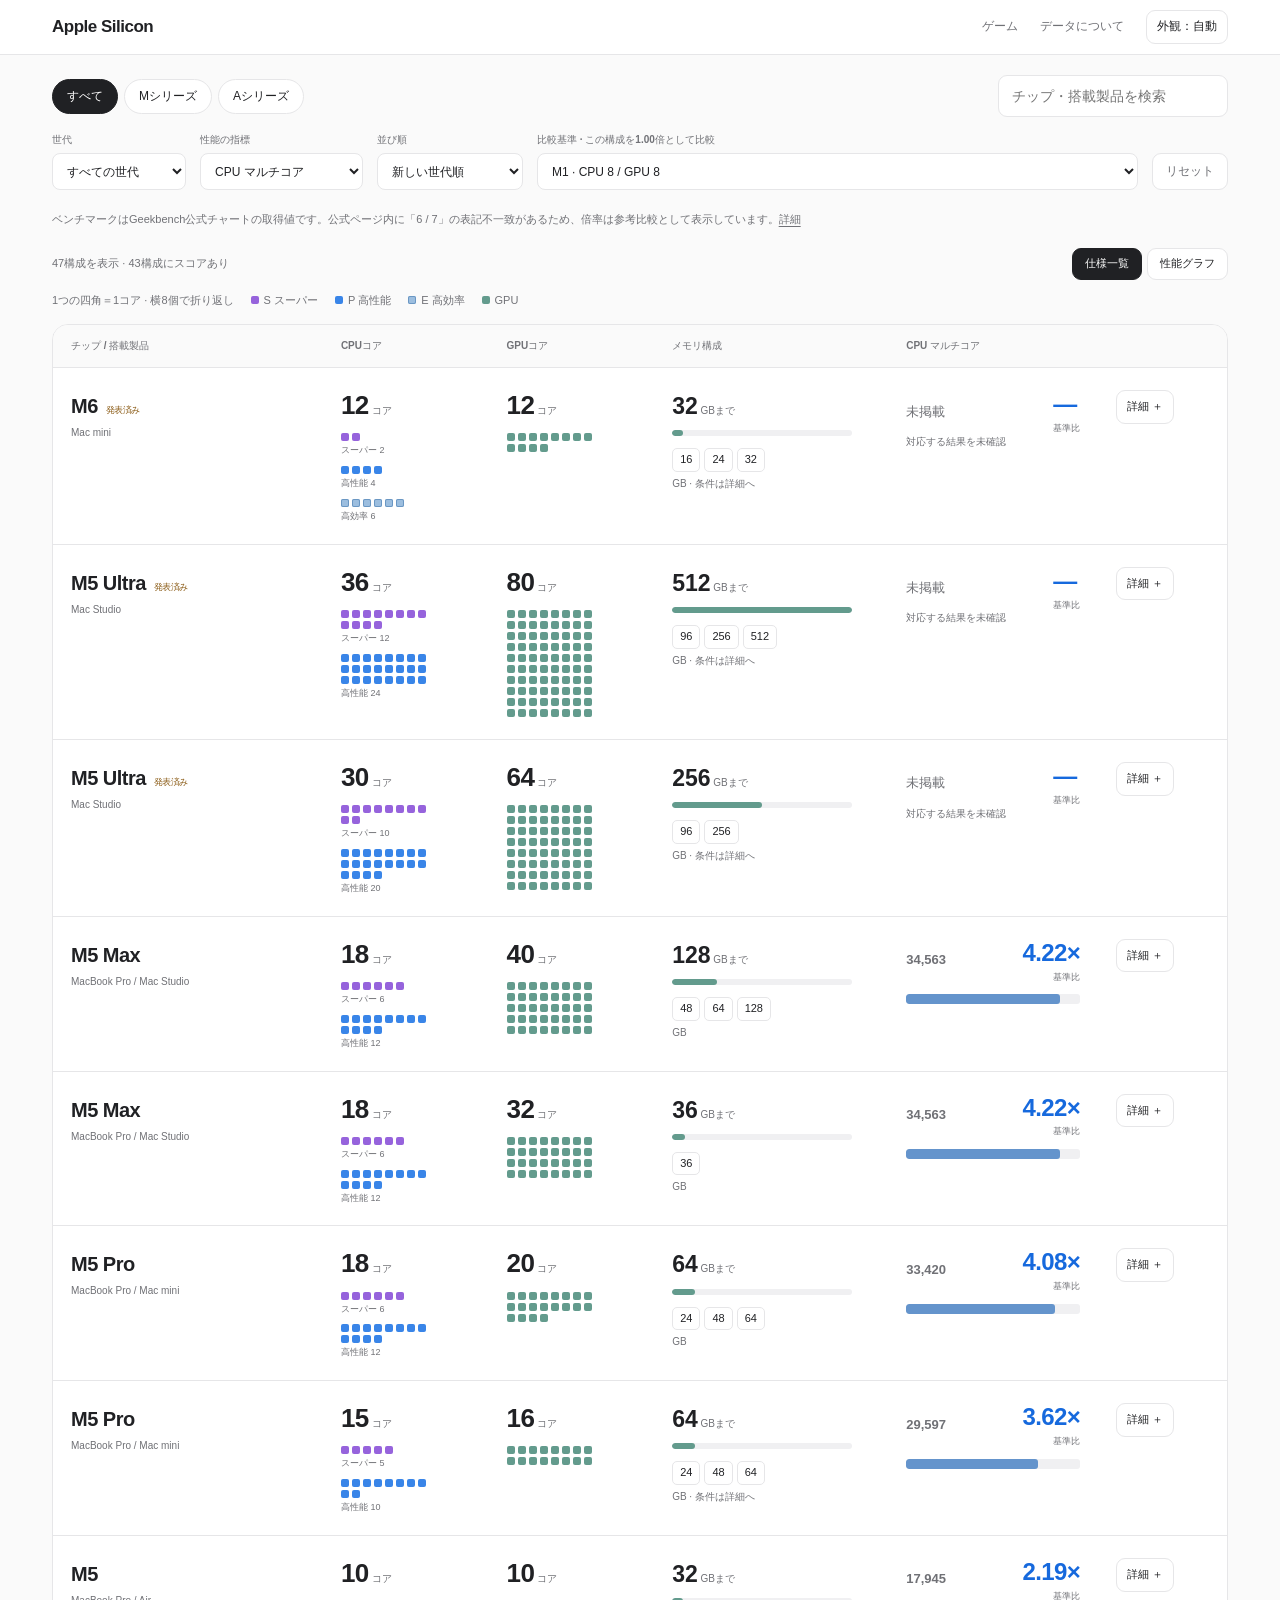
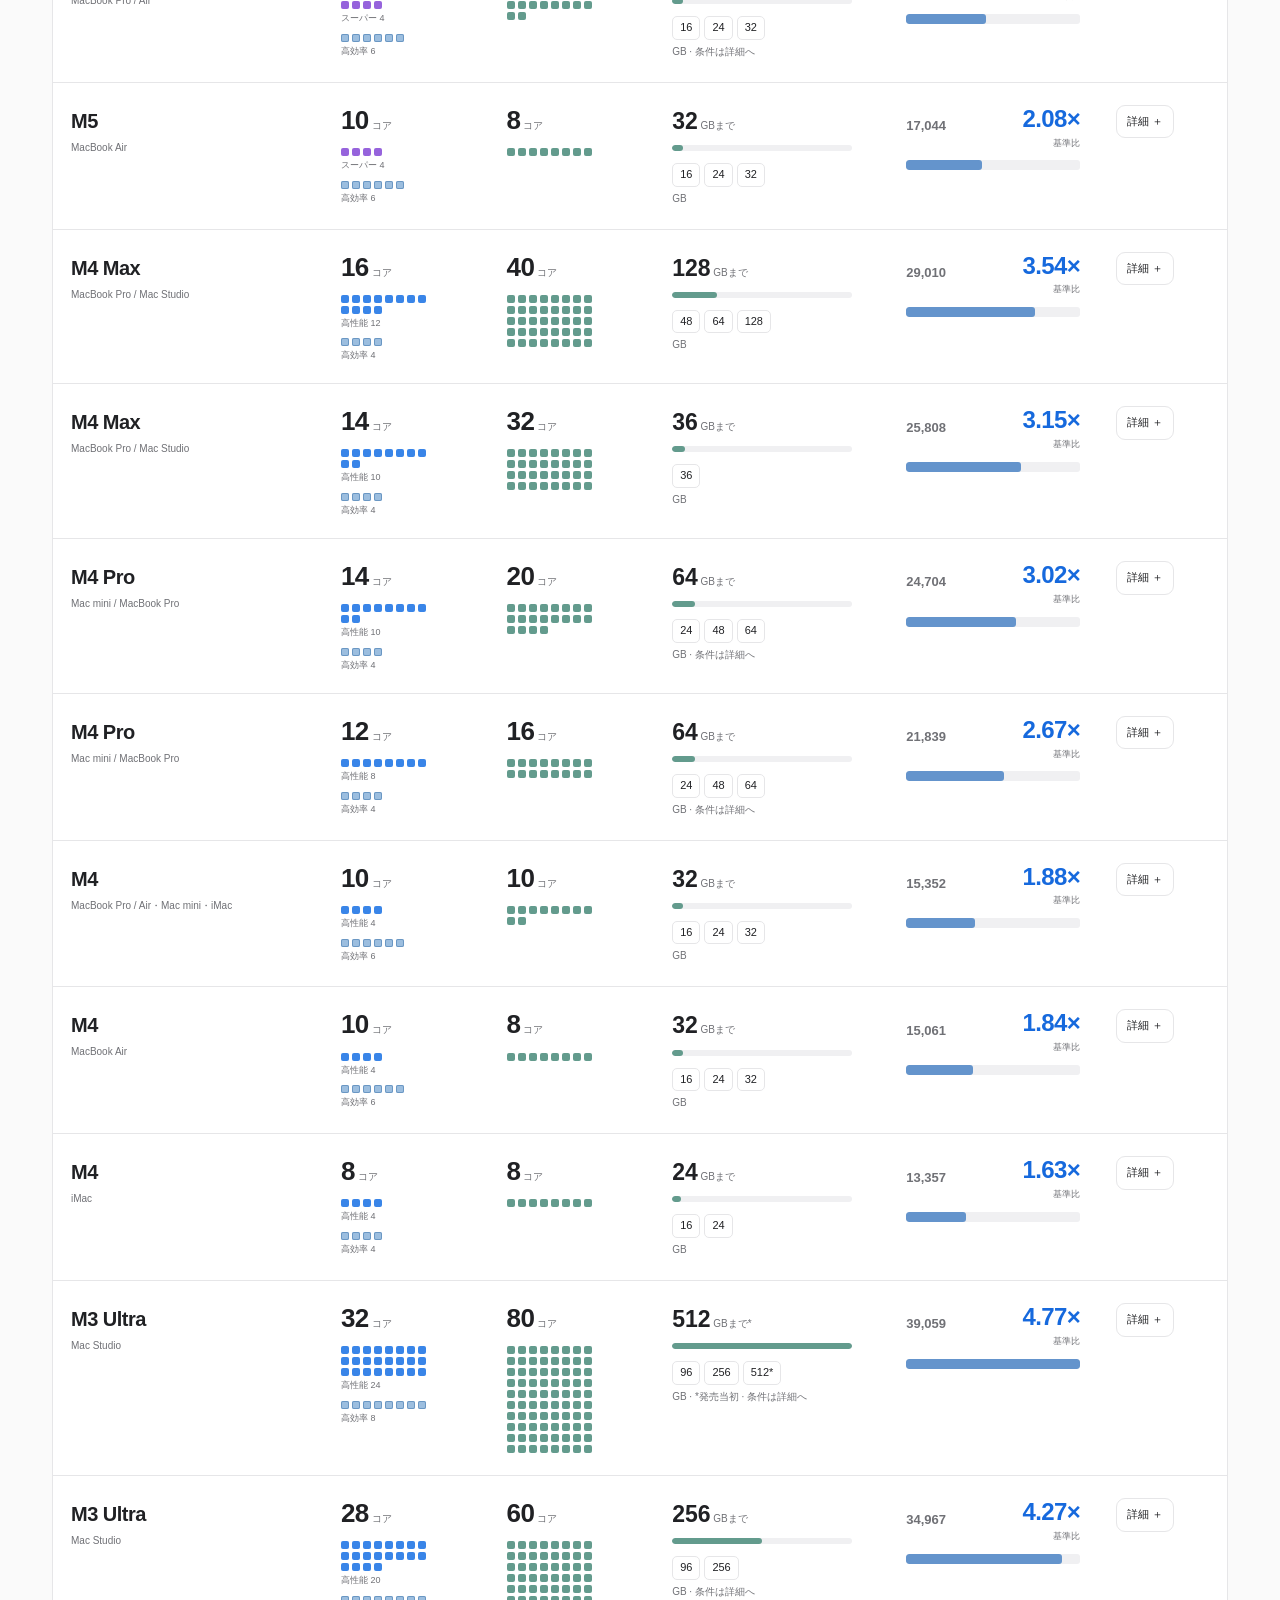
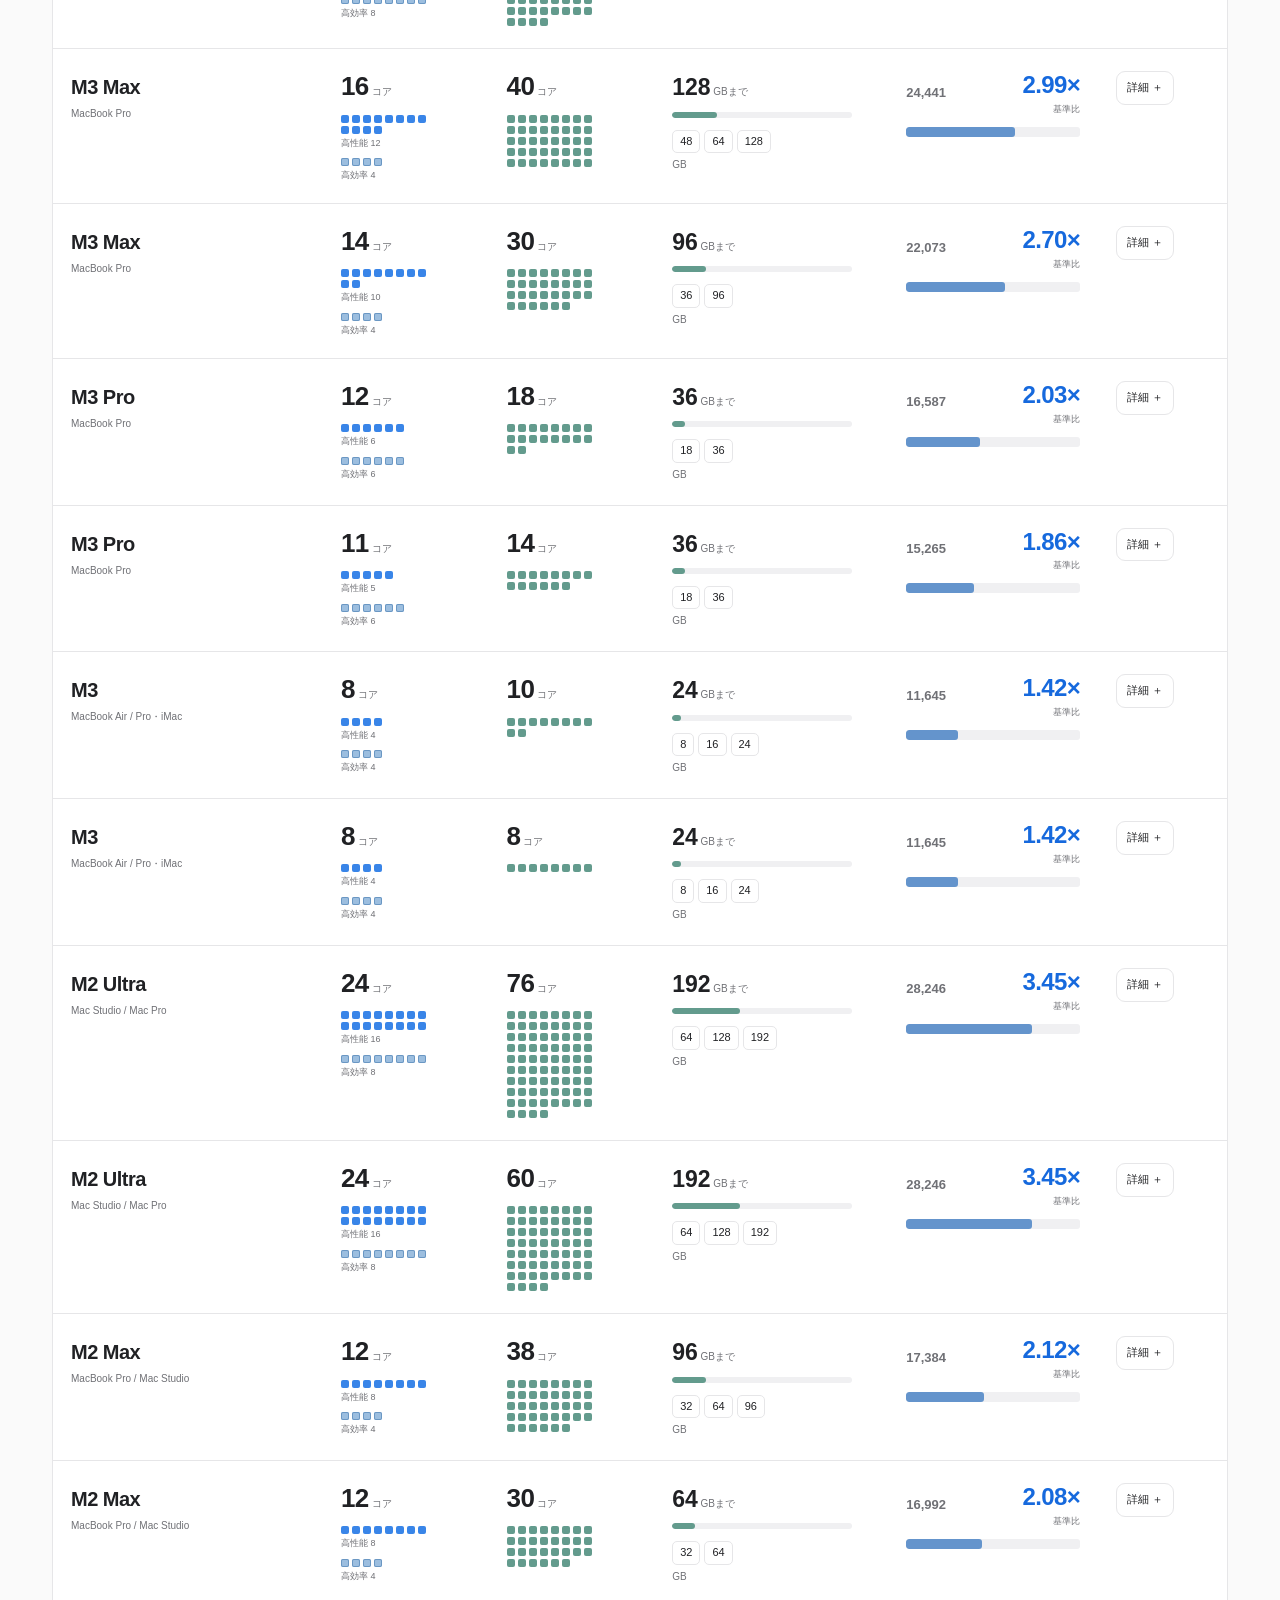
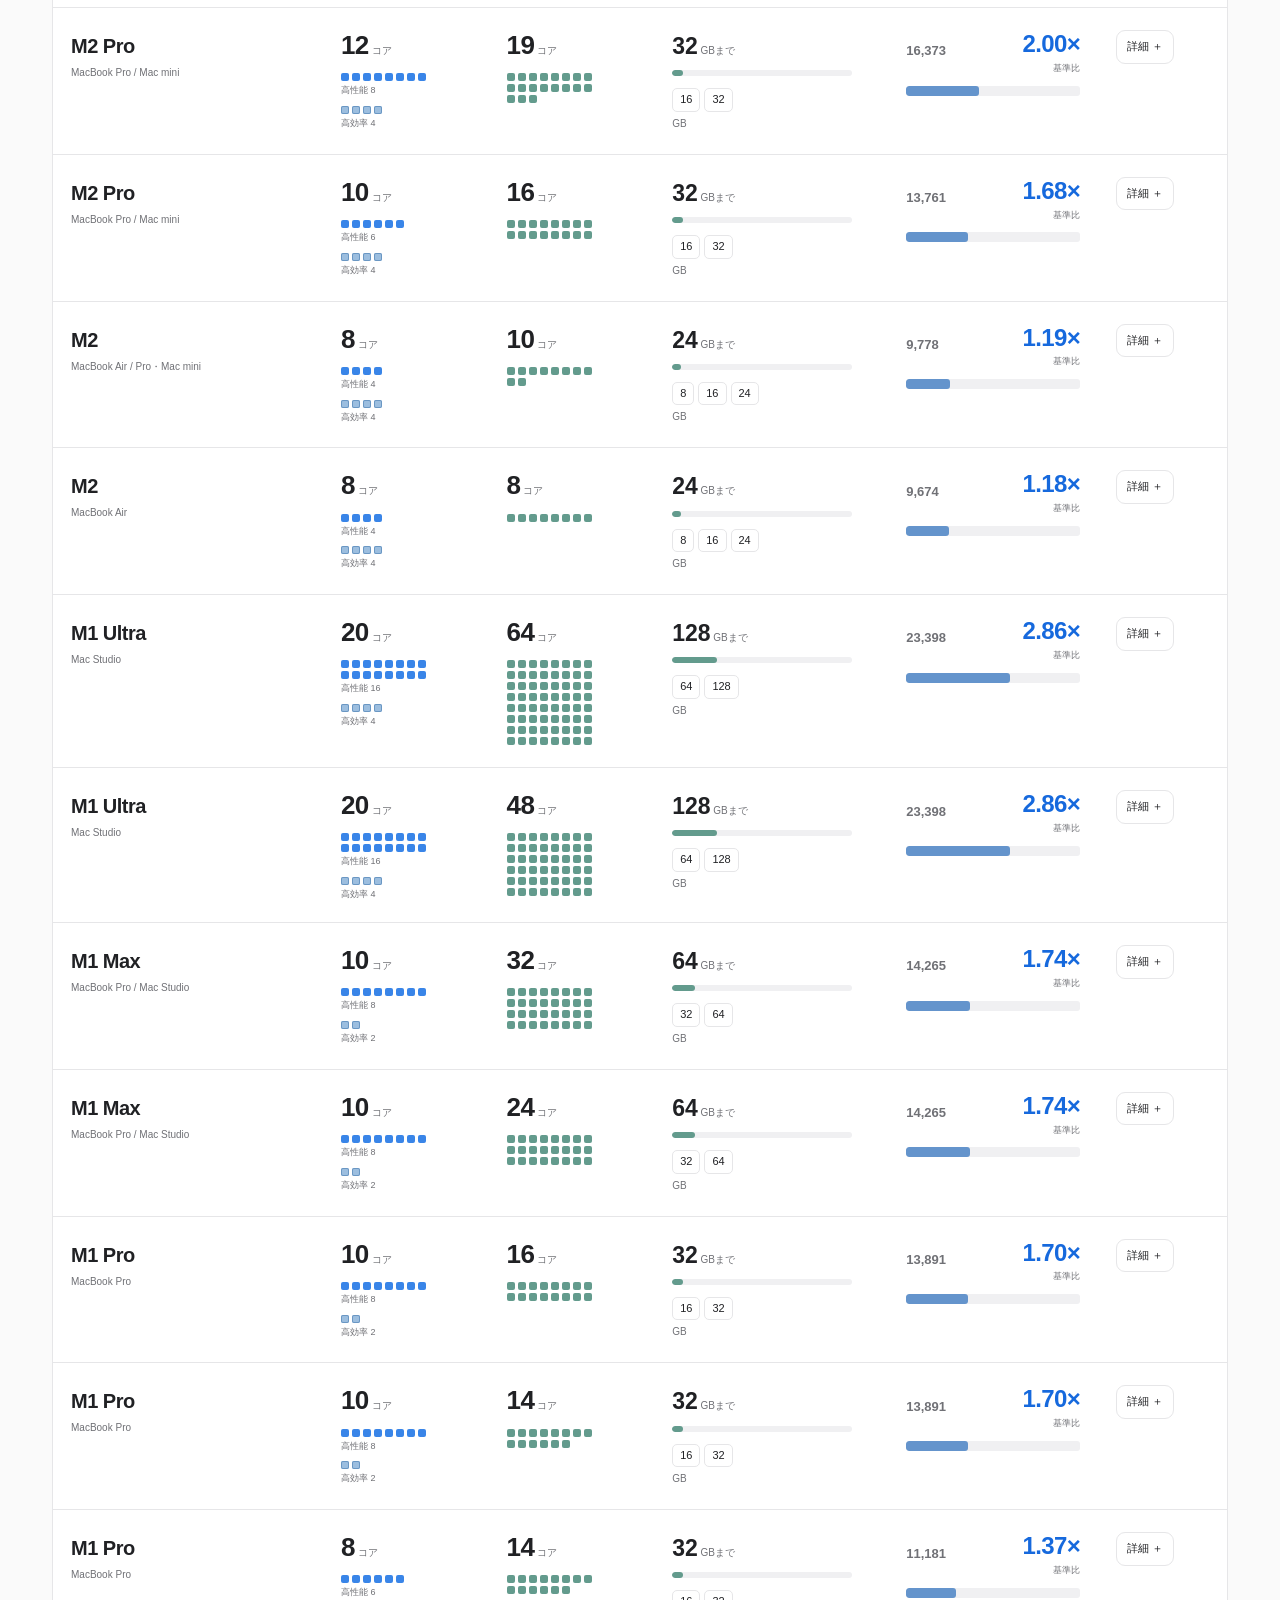
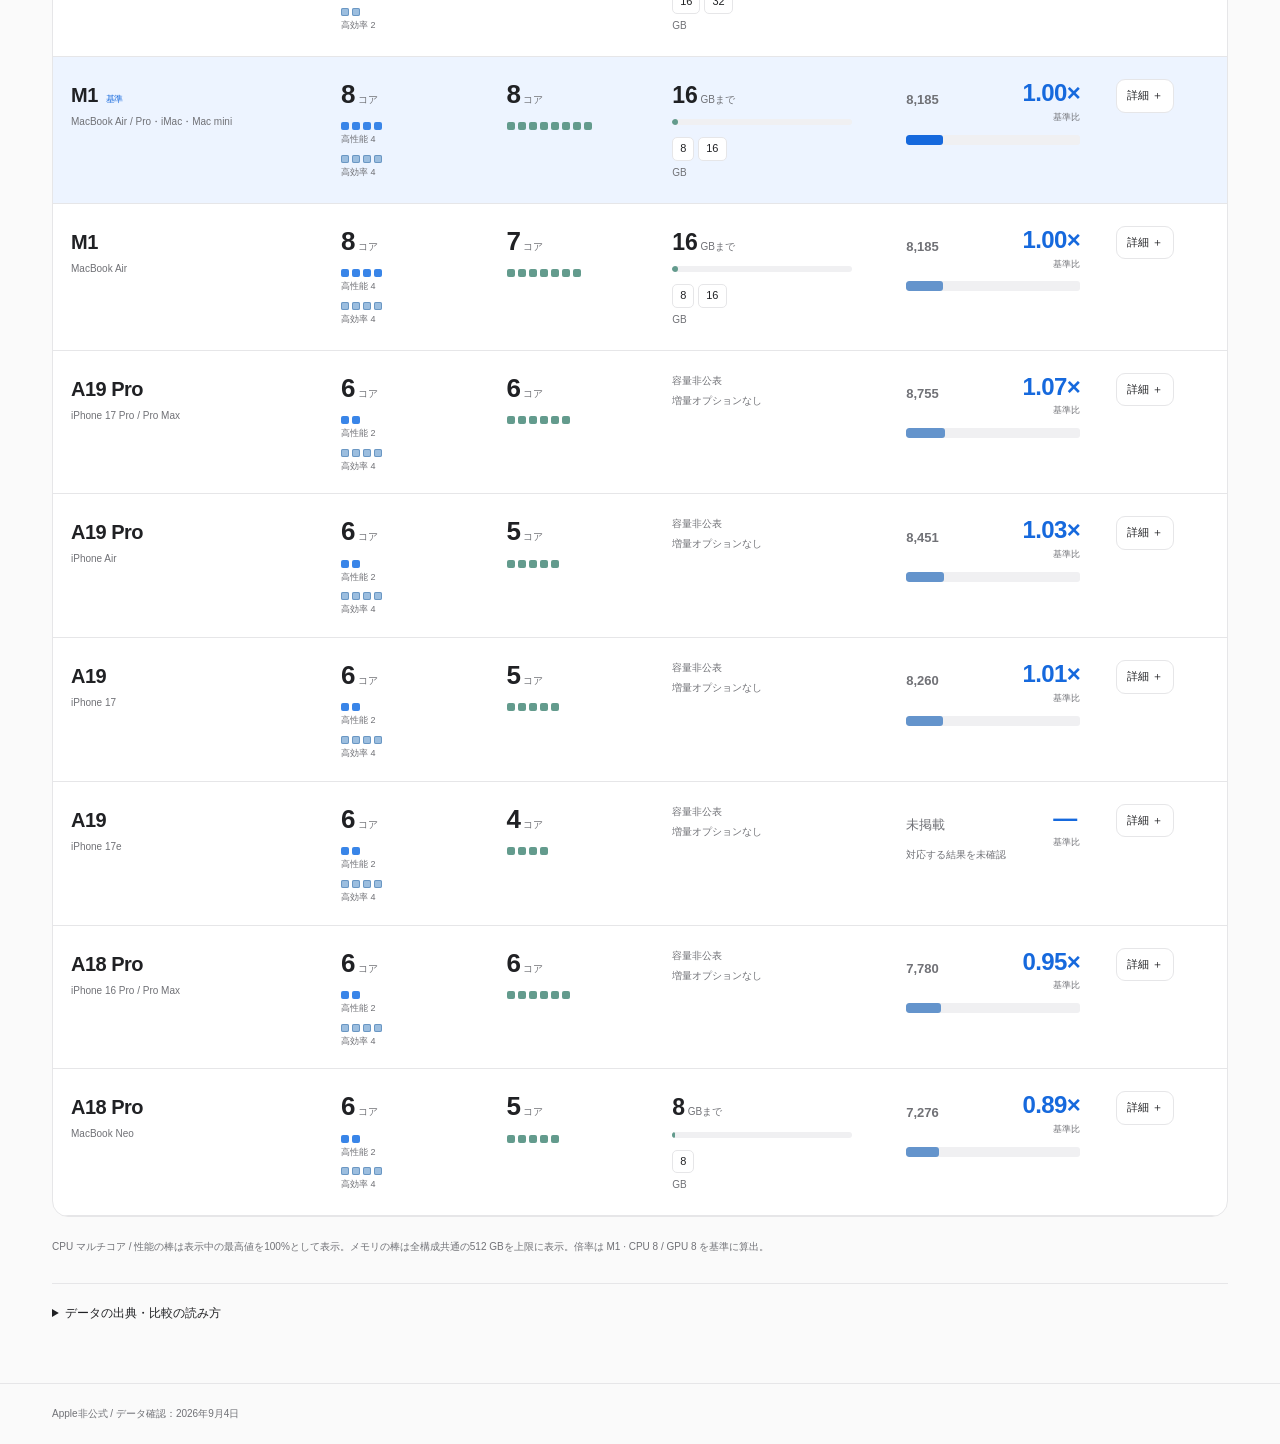
==== commit 58544ce4: "Link chip battle from comparison navigation" ====
--- a/index.html
+++ b/index.html
@@ -18,7 +18,7 @@
 
 .nav{height:54px}.toolbar{border-top:0}.core-legend{background:none;border:0;border-radius:0;padding:0}.notice{background:none;border-radius:0;padding:0;color:var(--muted)}
 </style></head><body>
-<header><nav class="wrap nav" aria-label="メイン"><a class="brand" href="./">Apple Silicon</a><div class="nav-right"><a href="#about">データについて</a><button class="theme" id="theme" aria-label="外観を切り替え">外観：自動</button></div></nav></header>
+<header><nav class="wrap nav" aria-label="メイン"><a class="brand" href="./">Apple Silicon</a><div class="nav-right"><a href="game.html">ゲーム</a><a href="#about">データについて</a><button class="theme" id="theme" aria-label="外観を切り替え">外観：自動</button></div></nav></header>
 <main class="wrap"><h1 class="sr-only">Apple Siliconの比較</h1>
 <div class="toolbar"><div class="segments" role="group" aria-label="シリーズ"><button data-family="all" aria-pressed="true">すべて</button><button data-family="M" aria-pressed="false">Mシリーズ</button><button data-family="A" aria-pressed="false">Aシリーズ</button></div><label class="sr-only" for="search">チップ・搭載製品を検索</label><input class="search" id="search" type="search" placeholder="チップ・搭載製品を検索" autocomplete="off"></div>
 <div class="controls"><div class="field"><label for="generation">世代</label><select id="generation"><option value="all">すべての世代</option></select></div><div class="field"><label for="metric">性能の指標</label><select id="metric"><option value="multi">CPU マルチコア</option><option value="single">CPU シングルコア</option><option value="metal">GPU Metal</option></select></div><div class="field"><label for="sort">並び順</label><select id="sort"><option value="new">新しい世代順</option><option value="score">スコアが高い順</option><option value="cpu">CPUコア数順</option><option value="gpu">GPUコア数順</option><option value="memory">最大メモリ順</option></select></div><div class="field base"><label for="baseline">比較基準 · この構成を1.00倍として比較</label><select id="baseline"></select></div><button class="reset" id="reset">リセット</button></div>
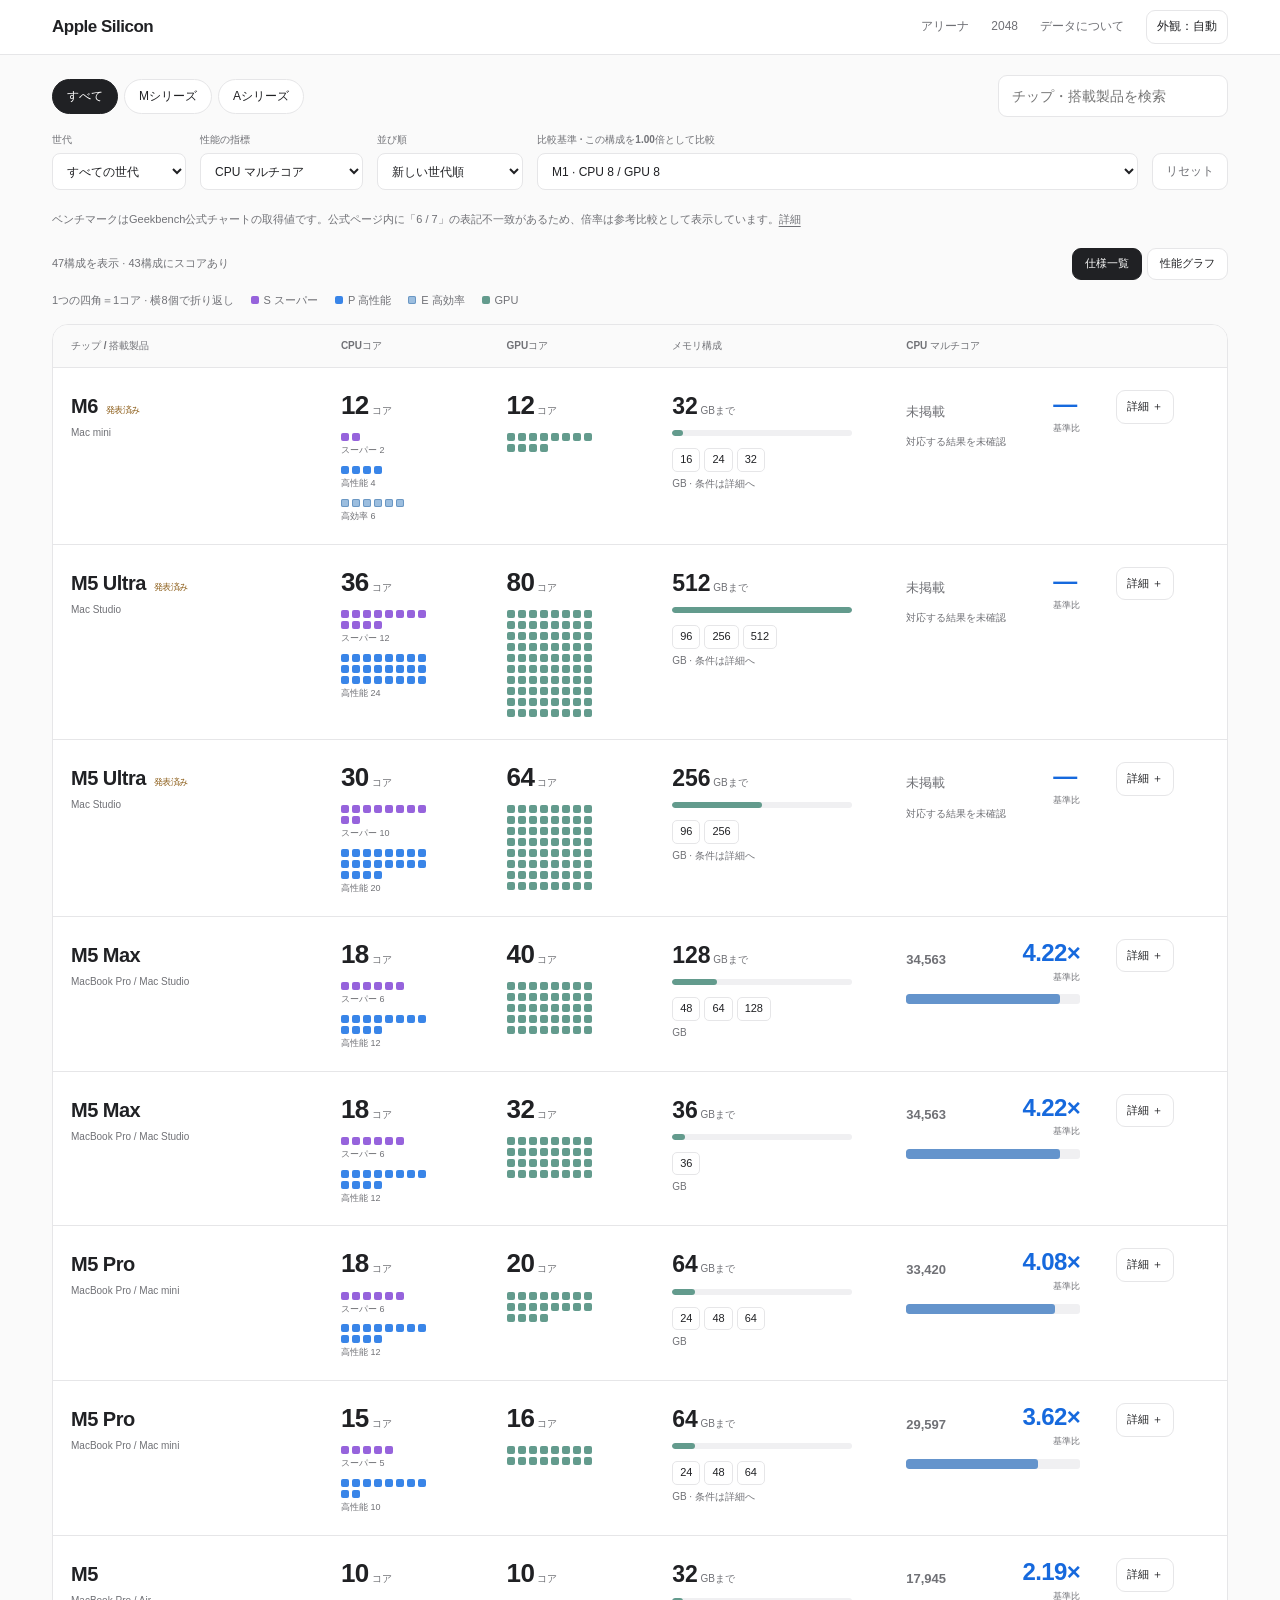
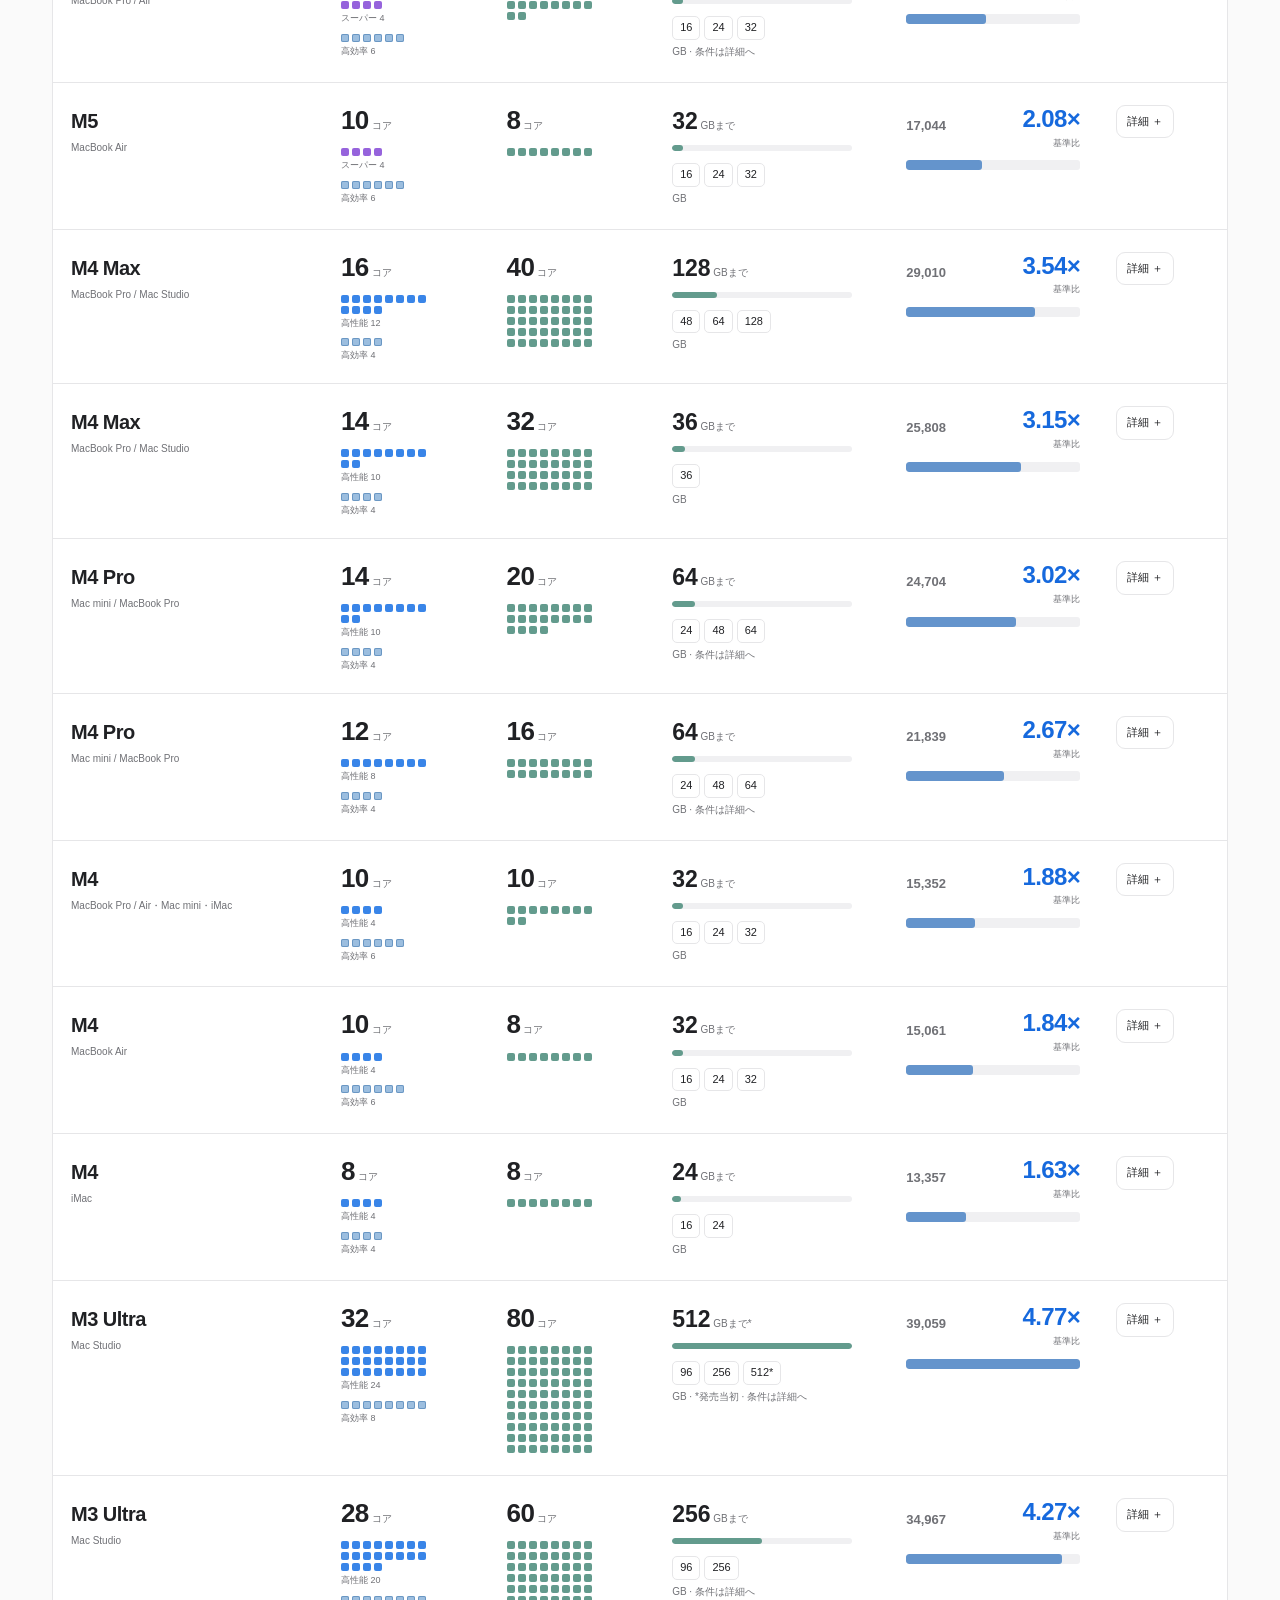
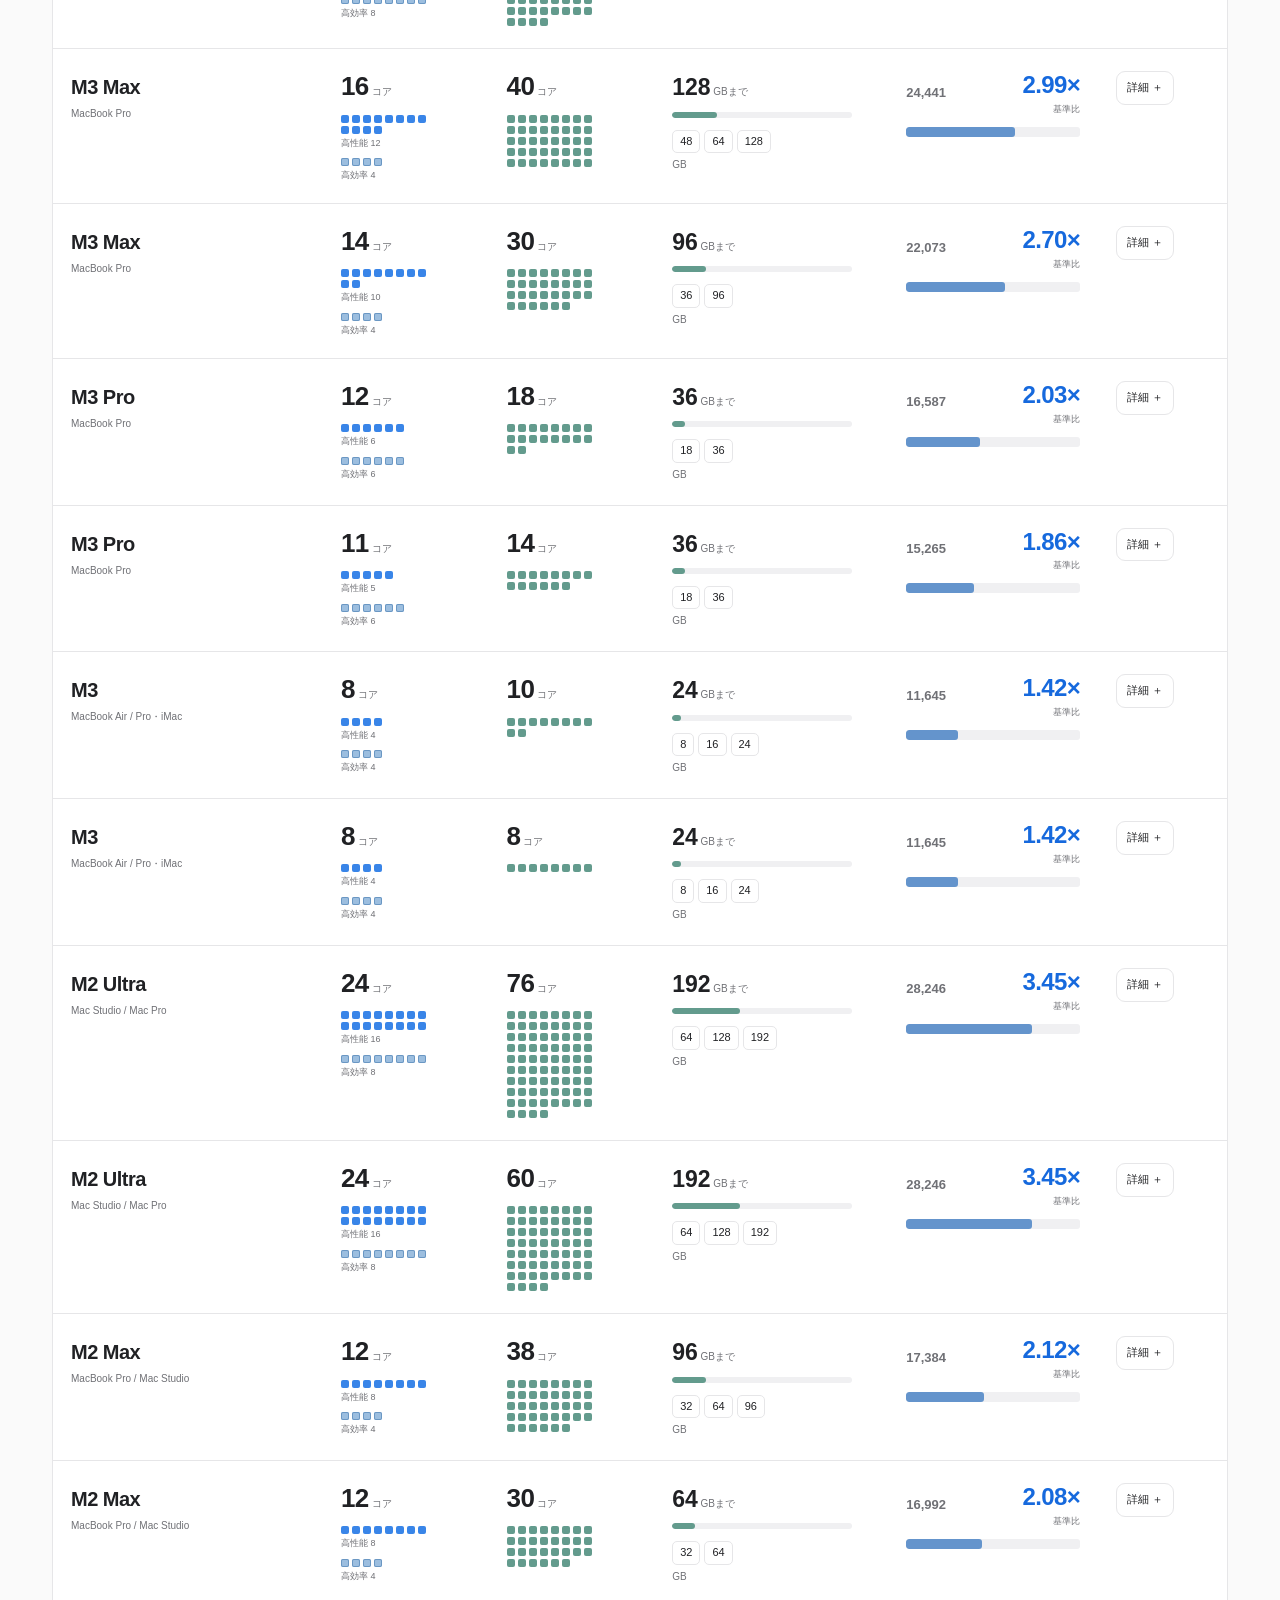
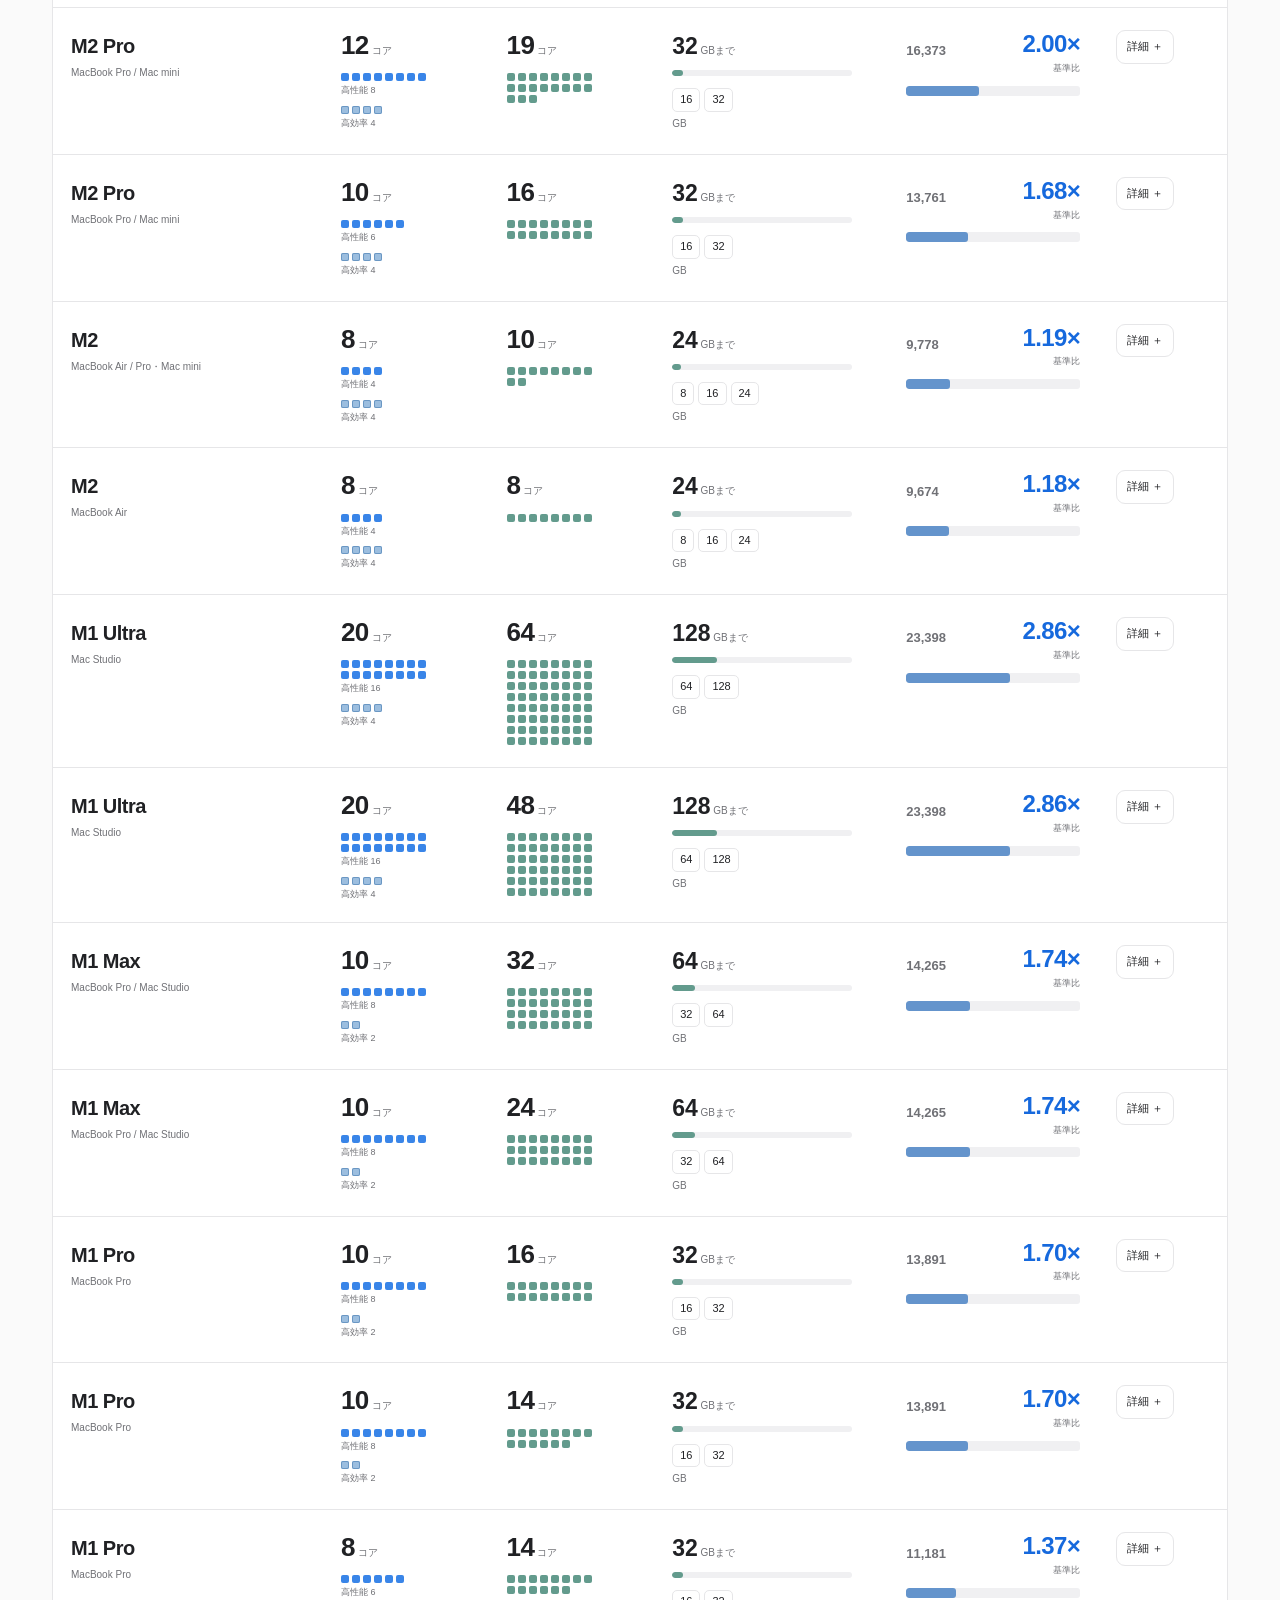
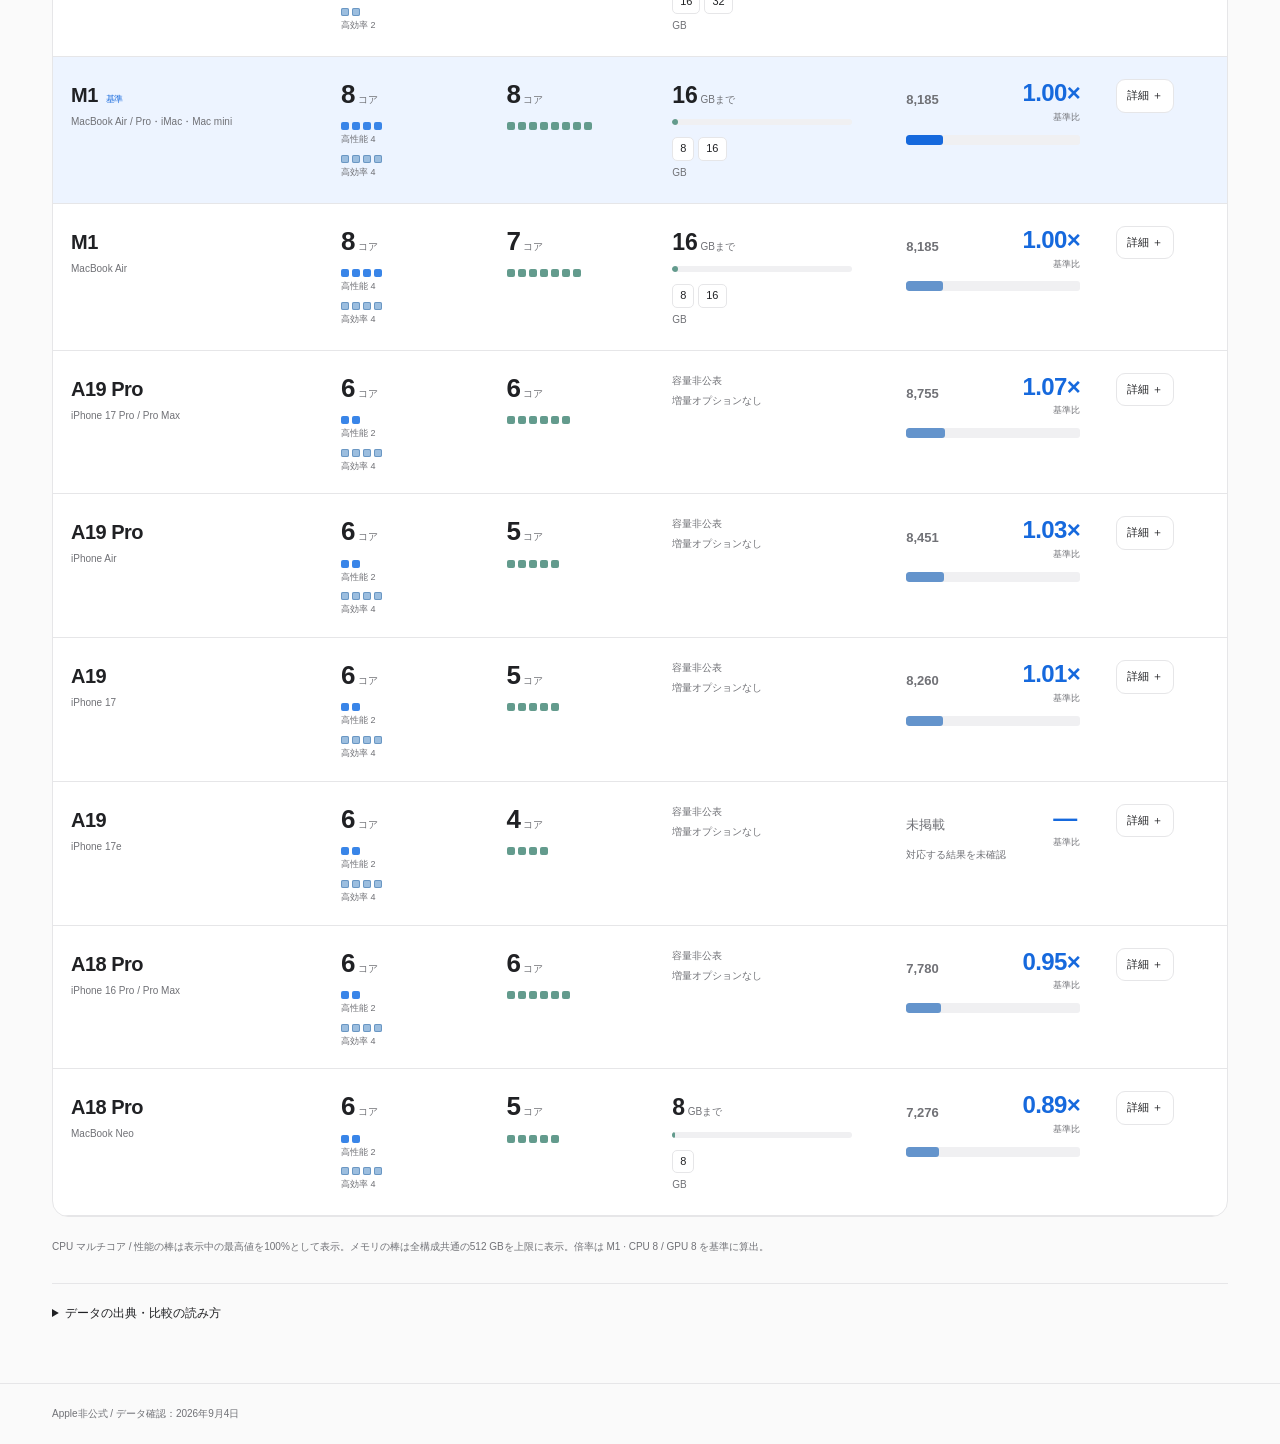
==== commit 526e1467: "Model small arena enemies on A18/A19 Pro and add M-chip 2048 puzzle" ====
--- a/index.html
+++ b/index.html
@@ -17,8 +17,9 @@
 @media(max-width:650px){tr.data-row{grid-template-columns:1fr 1fr;gap:20px 16px;padding:20px;margin-bottom:16px}.data-row td{padding:0}.cpu,.gpu{min-width:0}td.identity{grid-column:1}td.action{grid-column:2}td.cpu,td.gpu{grid-row:2}td.mem{grid-row:3;grid-column:1/-1;padding-top:15px;border-top:1px solid var(--line)}td.score{grid-row:4;padding-top:15px}.core-grid{grid-template-columns:repeat(8,10px);gap:4px}.core-square{width:10px;height:10px}.core-label{font-size:10px}.core-legend .core-square{width:8px;height:8px}.memory-track{max-width:none}.core-groups{gap:12px}.num{font-size:28px}.ratio{font-size:28px}.score-value:before{content:'スコア ';font-size:10px}.chip-name{white-space:normal}.rank-score span{font-size:14px}}
 
 .nav{height:54px}.toolbar{border-top:0}.core-legend{background:none;border:0;border-radius:0;padding:0}.notice{background:none;border-radius:0;padding:0;color:var(--muted)}
+@media(max-width:650px){.nav{height:auto;min-height:54px;gap:10px;padding-top:8px;padding-bottom:8px}.nav-right{flex-wrap:wrap;justify-content:flex-end;gap:10px}.brand{flex-shrink:0}}
 </style></head><body>
-<header><nav class="wrap nav" aria-label="メイン"><a class="brand" href="./">Apple Silicon</a><div class="nav-right"><a href="game.html">ゲーム</a><a href="#about">データについて</a><button class="theme" id="theme" aria-label="外観を切り替え">外観：自動</button></div></nav></header>
+<header><nav class="wrap nav" aria-label="メイン"><a class="brand" href="./">Apple Silicon</a><div class="nav-right"><a href="game.html">アリーナ</a><a href="2048.html">2048</a><a href="#about">データについて</a><button class="theme" id="theme" aria-label="外観を切り替え">外観：自動</button></div></nav></header>
 <main class="wrap"><h1 class="sr-only">Apple Siliconの比較</h1>
 <div class="toolbar"><div class="segments" role="group" aria-label="シリーズ"><button data-family="all" aria-pressed="true">すべて</button><button data-family="M" aria-pressed="false">Mシリーズ</button><button data-family="A" aria-pressed="false">Aシリーズ</button></div><label class="sr-only" for="search">チップ・搭載製品を検索</label><input class="search" id="search" type="search" placeholder="チップ・搭載製品を検索" autocomplete="off"></div>
 <div class="controls"><div class="field"><label for="generation">世代</label><select id="generation"><option value="all">すべての世代</option></select></div><div class="field"><label for="metric">性能の指標</label><select id="metric"><option value="multi">CPU マルチコア</option><option value="single">CPU シングルコア</option><option value="metal">GPU Metal</option></select></div><div class="field"><label for="sort">並び順</label><select id="sort"><option value="new">新しい世代順</option><option value="score">スコアが高い順</option><option value="cpu">CPUコア数順</option><option value="gpu">GPUコア数順</option><option value="memory">最大メモリ順</option></select></div><div class="field base"><label for="baseline">比較基準 · この構成を1.00倍として比較</label><select id="baseline"></select></div><button class="reset" id="reset">リセット</button></div>
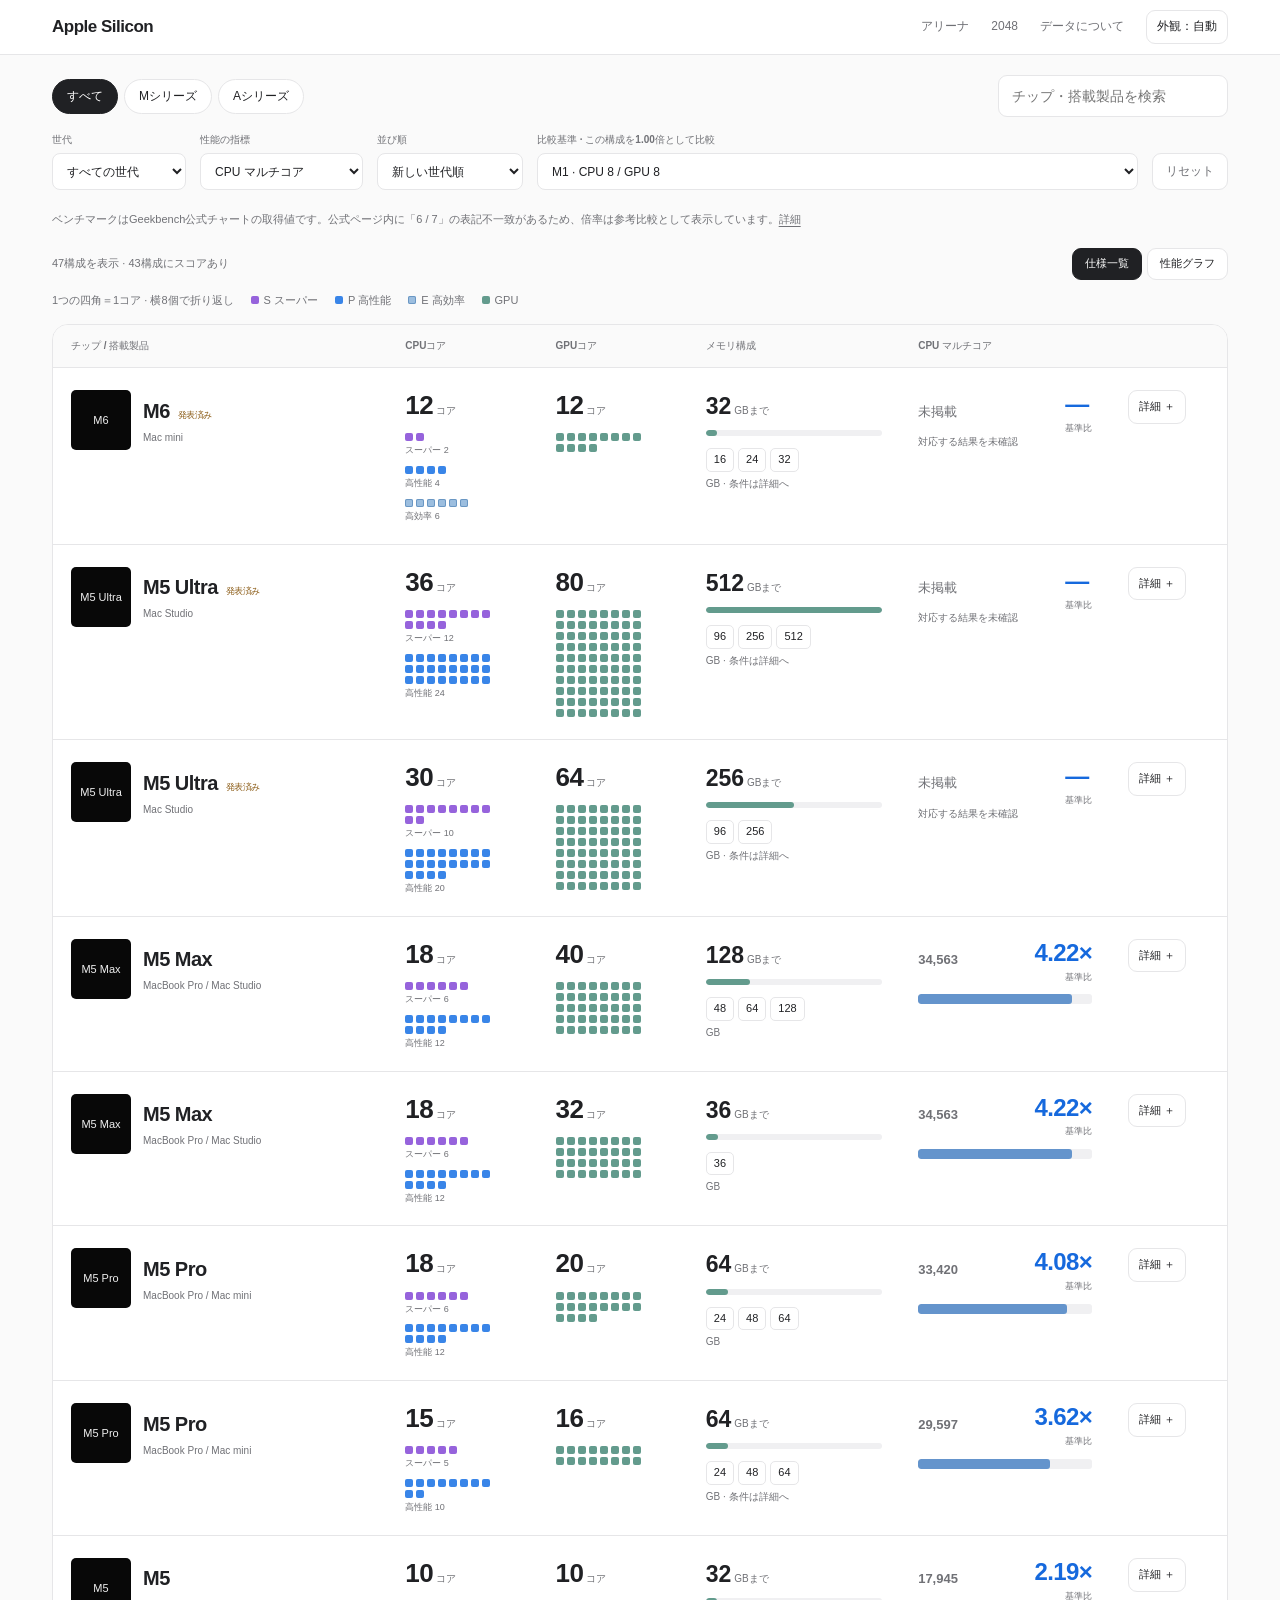
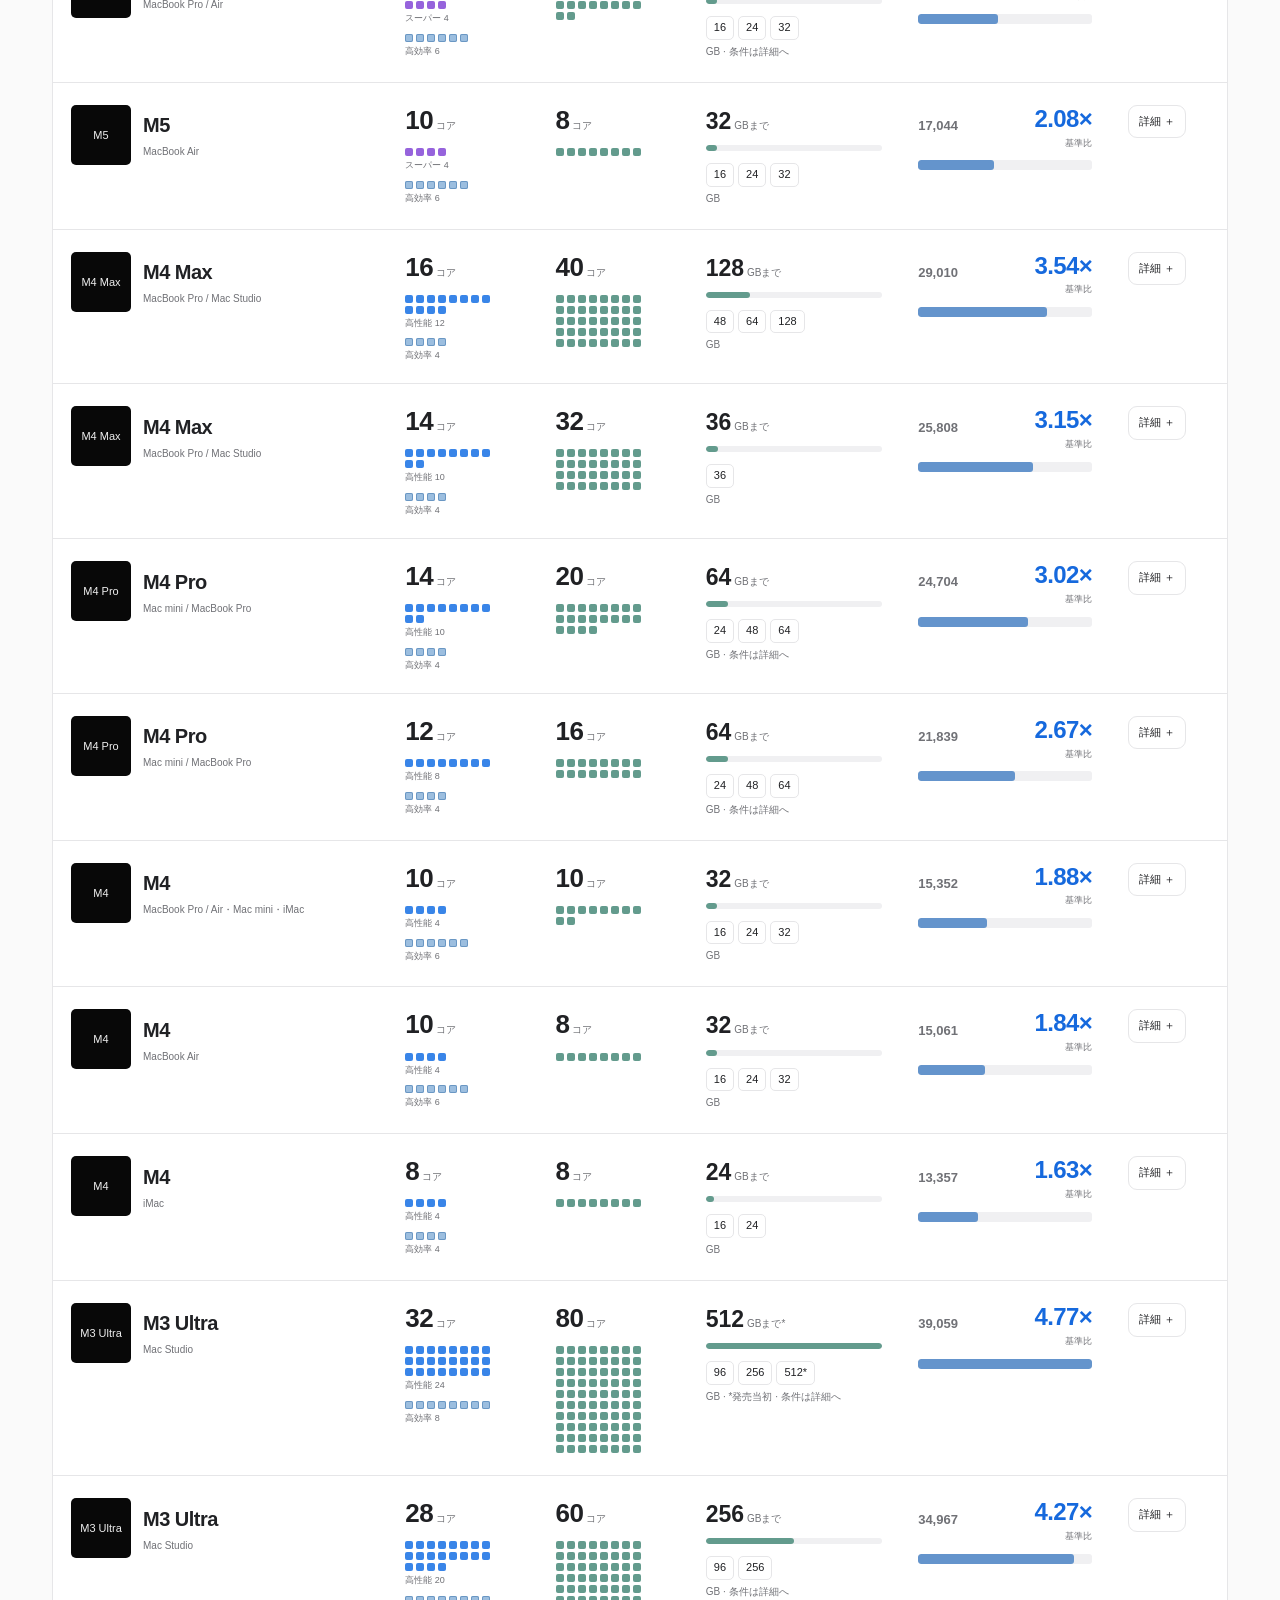
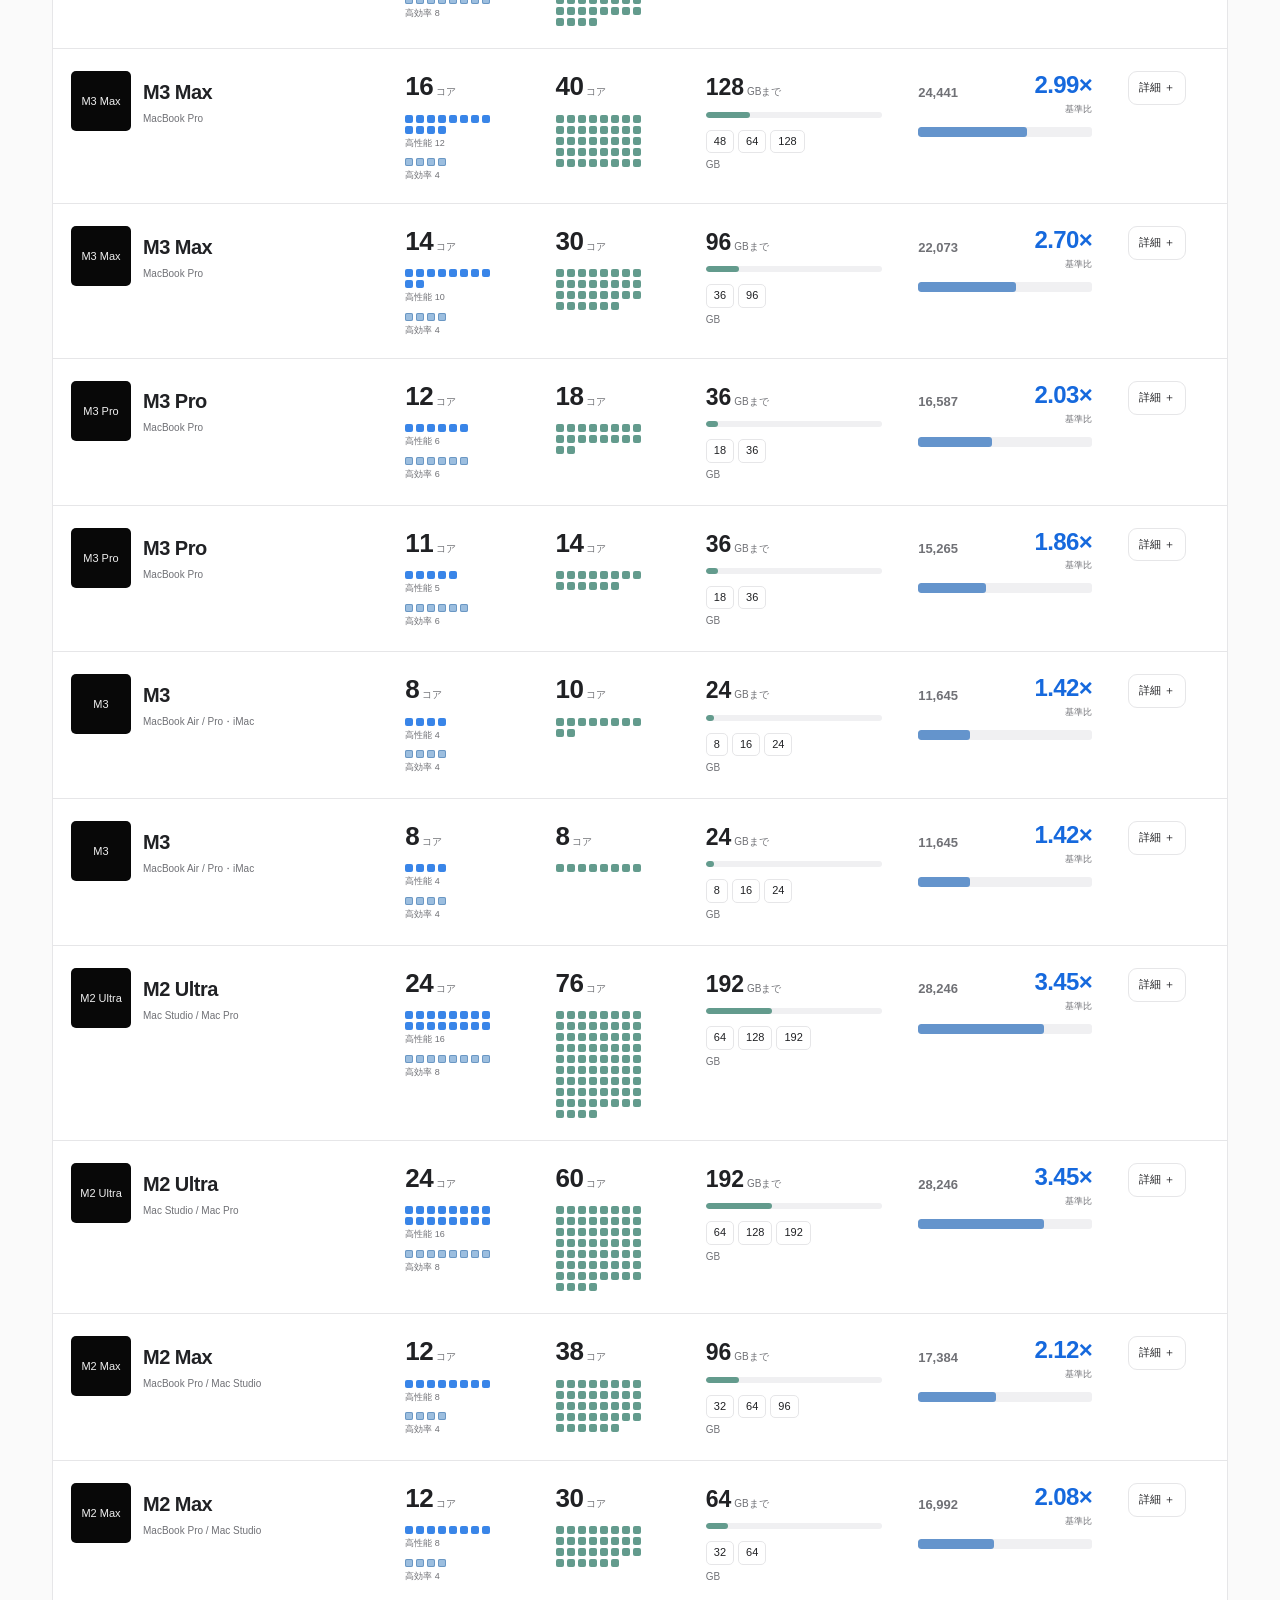
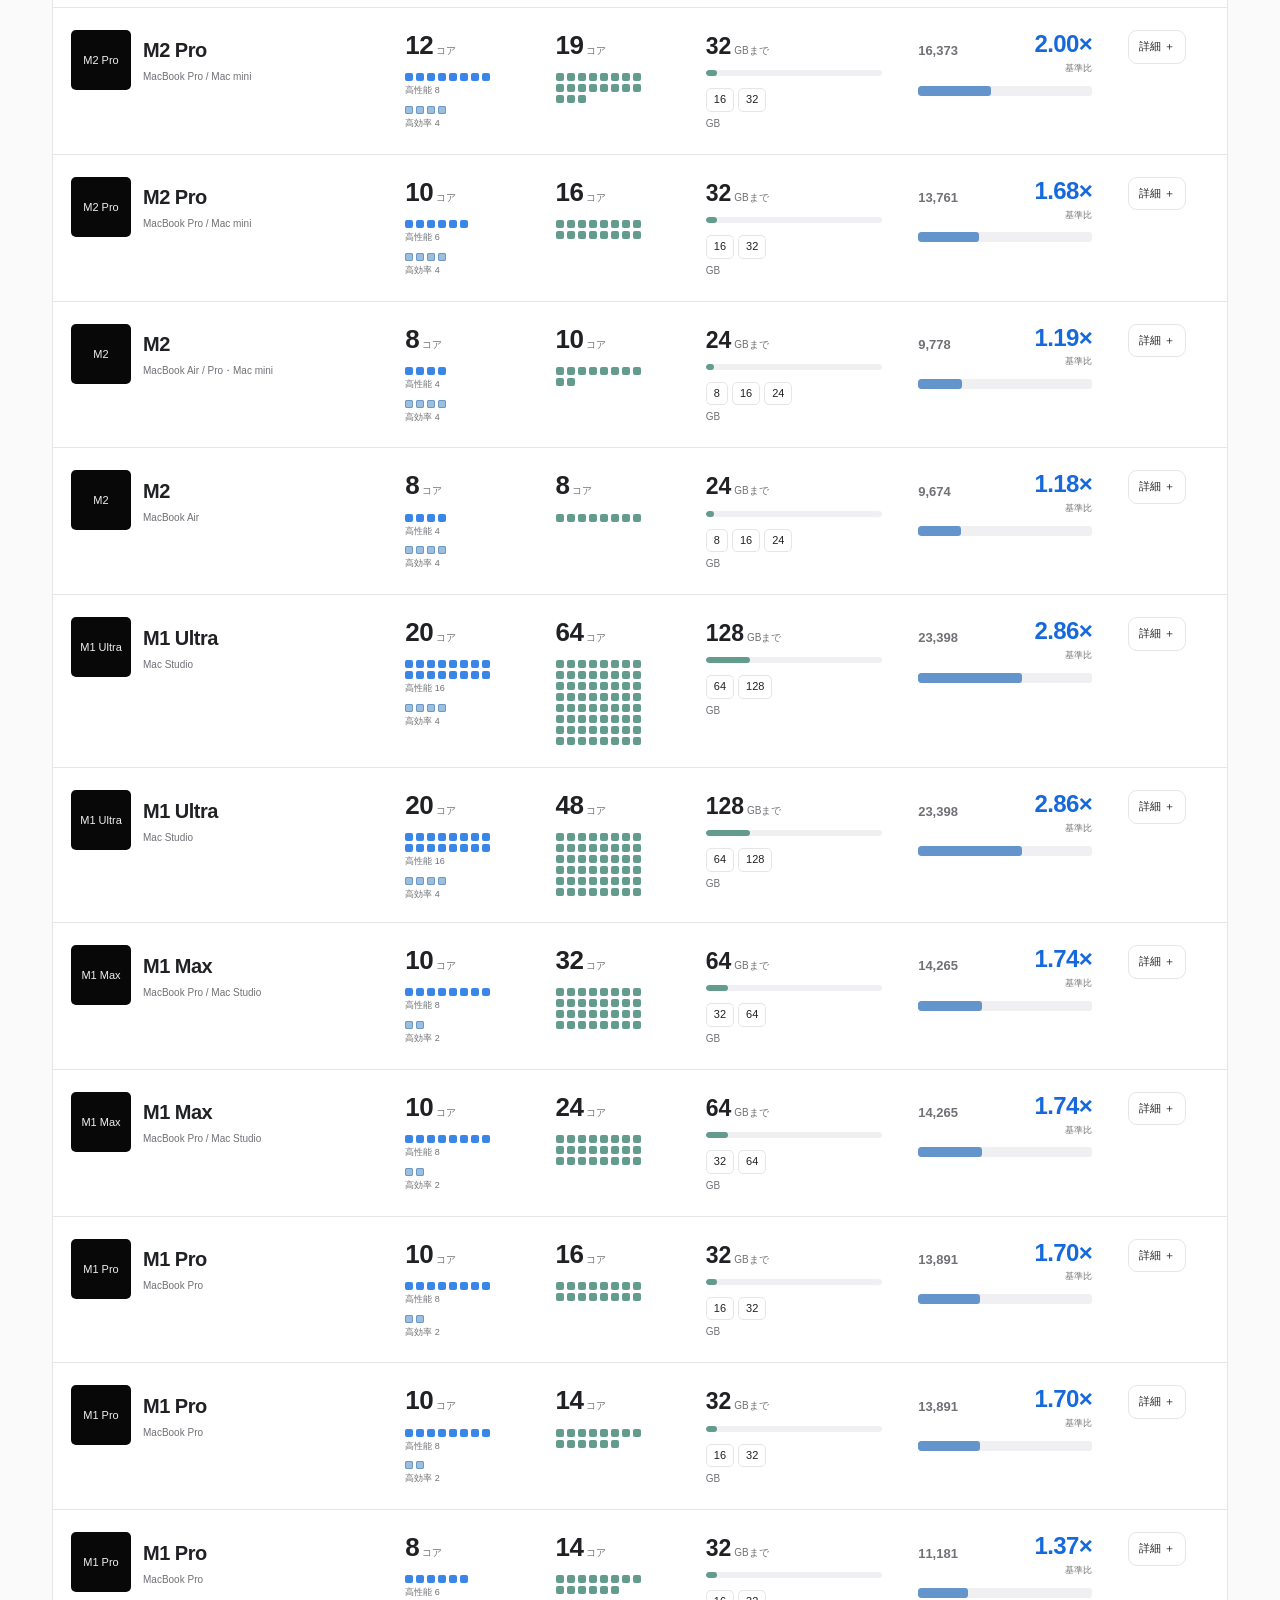
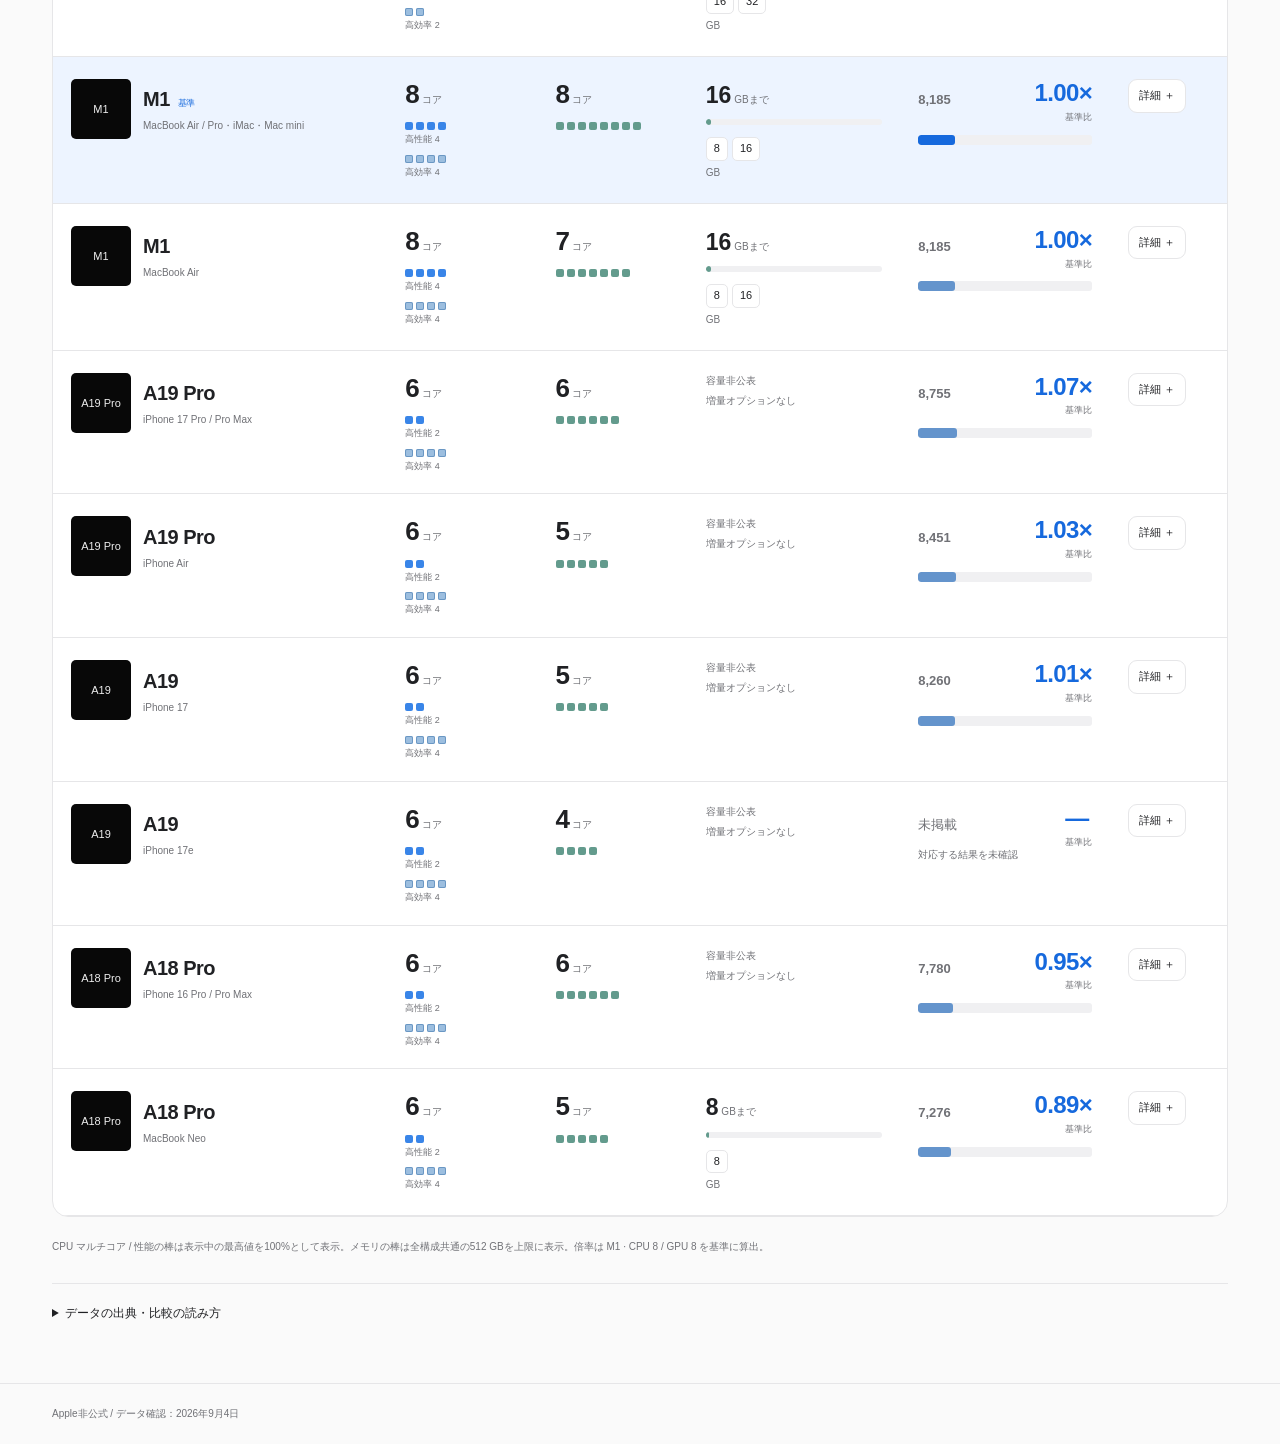
==== commit 7ba8edc2: "Replace chip graphics with shared Apple product artwork across comparison and games" ====
--- a/index.html
+++ b/index.html
@@ -18,7 +18,7 @@
 
 .nav{height:54px}.toolbar{border-top:0}.core-legend{background:none;border:0;border-radius:0;padding:0}.notice{background:none;border-radius:0;padding:0;color:var(--muted)}
 @media(max-width:650px){.nav{height:auto;min-height:54px;gap:10px;padding-top:8px;padding-bottom:8px}.nav-right{flex-wrap:wrap;justify-content:flex-end;gap:10px}.brand{flex-shrink:0}}
-</style></head><body>
+</style><link rel="stylesheet" href="chip-art.css?v=1"><script src="chip-art.js?v=1"></script></head><body>
 <header><nav class="wrap nav" aria-label="メイン"><a class="brand" href="./">Apple Silicon</a><div class="nav-right"><a href="game.html">アリーナ</a><a href="2048.html">2048</a><a href="#about">データについて</a><button class="theme" id="theme" aria-label="外観を切り替え">外観：自動</button></div></nav></header>
 <main class="wrap"><h1 class="sr-only">Apple Siliconの比較</h1>
 <div class="toolbar"><div class="segments" role="group" aria-label="シリーズ"><button data-family="all" aria-pressed="true">すべて</button><button data-family="M" aria-pressed="false">Mシリーズ</button><button data-family="A" aria-pressed="false">Aシリーズ</button></div><label class="sr-only" for="search">チップ・搭載製品を検索</label><input class="search" id="search" type="search" placeholder="チップ・搭載製品を検索" autocomplete="off"></div>
@@ -27,7 +27,7 @@
 <div class="viewline"><span class="result-count" id="resultCount" role="status" aria-live="polite"></span><div class="view-buttons" role="group" aria-label="表示形式"><button id="tableView" aria-pressed="true">仕様一覧</button><button id="chartView" aria-pressed="false">性能グラフ</button></div></div>
 <div class="core-legend"><span>1つの四角＝1コア · 横8個で折り返し</span><span><i class="core-square s" aria-hidden="true"></i>S スーパー</span><span><i class="core-square p" aria-hidden="true"></i>P 高性能</span><span><i class="core-square e" aria-hidden="true"></i>E 高効率</span><span><i class="core-square" aria-hidden="true"></i>GPU</span></div><div class="table-shell"><table id="table"><caption class="sr-only">Apple Siliconの構成とベンチマーク一覧</caption><thead><tr><th scope="col">チップ / 搭載製品</th><th scope="col">CPUコア</th><th scope="col">GPUコア</th><th scope="col">メモリ構成</th><th scope="col" id="scoreHead">CPU マルチコア</th><th scope="col"><span class="sr-only">詳細</span></th></tr></thead><tbody id="rows"></tbody></table><div id="ranking" hidden aria-label="ベンチマーク比較グラフ"></div><div class="empty" id="empty" hidden>条件に合う構成がありません。<br>検索語や世代を変えてみてください。</div></div>
 <p class="legend" id="legend"></p>
-<details class="guide" id="about"><summary>データの出典・比較の読み方</summary><div class="guide-content"><h3>対象とメモリ</h3><p>Mac向けのM1からM6までのMシリーズ、およびA18 Pro・A19・A19 Proの確認済み構成を掲載。M4 Ultraなど未確認のチップは掲載していません。2026年9月4日時点で発表済みの構成を含みます。iPad専用のMチップ構成は対象外です。搭載製品欄は代表例で、対応製品をすべて列挙したものではありません。</p><p>メモリはストレージ容量ではなくRAMです。同じチップ・CPU・GPU構成でも搭載製品によって選択肢が異なります。「詳細」に製品別の制約を記載しています。iPhoneにはRAMの増量オプションがなく、Appleの製品仕様に容量が記載されていないため「容量非公表」としています。</p><h3>CPUの内訳</h3><p>S＝スーパーコア、P＝高性能コア、E＝高効率コア。名称はAppleの現行表記に準拠。異なる世代の同じコア数が、同じ性能を示すわけではありません。Neural Engineとメモリ帯域幅は各構成の「詳細」に表示します。</p><h3>ベンチマーク</h3><p><a href="https://browser.geekbench.com/mac-benchmarks" target="_blank" rel="noopener noreferrer">Geekbench Mac Benchmarks</a>と<a href="https://browser.geekbench.com/ios-benchmarks" target="_blank" rel="noopener noreferrer">iOS Benchmarks</a>を2026年9月4日に確認した静的データです。自動更新ではありません。各行は詳細に示す代表機種の集計値で、すべての搭載機種を平均したチップ固有の値ではありません。</p><p>公式チャートの説明はGeekbench 7ですが、<a href="https://browser.geekbench.com/macs/macbook-pro-14-inch-2025" target="_blank" rel="noopener noreferrer">M5 MacBook Proの詳細ページ</a>の説明は同じ値をGeekbench 6と記載しています。本サイトはバージョンを断定せず、同時点の公式チャート内での参考比較に限定します。厳密な同一バージョン・同一条件での比較は未検証です。</p><p>倍率＝対象スコア ÷ 比較基準のスコア。1.50倍はスコアが50%高いことを示し、実際の作業が必ず1.50倍速くなるという意味ではありません。OS、冷却、電力設定、メモリ、ソフトによって結果は変わります。CPU・GPUの異なる指標同士は比較しません。GPUはMetalのみで、OpenCL値とは混在させません。</p><p>構成と結果を対応付けられない場合は未掲載とし、他構成の値や推定値で埋めていません。GPU別の区別がない旧世代の集計では、CPU参考値のみ表示する場合があります。</p><h3>公式仕様</h3><p>各行の「詳細 → Apple公式仕様」から元の技術仕様を確認できます。チップの仕様や販売構成が更新された場合、掲載データと異なる可能性があります。</p></div></details>
+<details class="guide" id="about"><summary>データの出典・比較の読み方</summary><p class="art-credit"><a href="art-sources.html">チップ画像の出典</a></p><div class="guide-content"><h3>対象とメモリ</h3><p>Mac向けのM1からM6までのMシリーズ、およびA18 Pro・A19・A19 Proの確認済み構成を掲載。M4 Ultraなど未確認のチップは掲載していません。2026年9月4日時点で発表済みの構成を含みます。iPad専用のMチップ構成は対象外です。搭載製品欄は代表例で、対応製品をすべて列挙したものではありません。</p><p>メモリはストレージ容量ではなくRAMです。同じチップ・CPU・GPU構成でも搭載製品によって選択肢が異なります。「詳細」に製品別の制約を記載しています。iPhoneにはRAMの増量オプションがなく、Appleの製品仕様に容量が記載されていないため「容量非公表」としています。</p><h3>CPUの内訳</h3><p>S＝スーパーコア、P＝高性能コア、E＝高効率コア。名称はAppleの現行表記に準拠。異なる世代の同じコア数が、同じ性能を示すわけではありません。Neural Engineとメモリ帯域幅は各構成の「詳細」に表示します。</p><h3>ベンチマーク</h3><p><a href="https://browser.geekbench.com/mac-benchmarks" target="_blank" rel="noopener noreferrer">Geekbench Mac Benchmarks</a>と<a href="https://browser.geekbench.com/ios-benchmarks" target="_blank" rel="noopener noreferrer">iOS Benchmarks</a>を2026年9月4日に確認した静的データです。自動更新ではありません。各行は詳細に示す代表機種の集計値で、すべての搭載機種を平均したチップ固有の値ではありません。</p><p>公式チャートの説明はGeekbench 7ですが、<a href="https://browser.geekbench.com/macs/macbook-pro-14-inch-2025" target="_blank" rel="noopener noreferrer">M5 MacBook Proの詳細ページ</a>の説明は同じ値をGeekbench 6と記載しています。本サイトはバージョンを断定せず、同時点の公式チャート内での参考比較に限定します。厳密な同一バージョン・同一条件での比較は未検証です。</p><p>倍率＝対象スコア ÷ 比較基準のスコア。1.50倍はスコアが50%高いことを示し、実際の作業が必ず1.50倍速くなるという意味ではありません。OS、冷却、電力設定、メモリ、ソフトによって結果は変わります。CPU・GPUの異なる指標同士は比較しません。GPUはMetalのみで、OpenCL値とは混在させません。</p><p>構成と結果を対応付けられない場合は未掲載とし、他構成の値や推定値で埋めていません。GPU別の区別がない旧世代の集計では、CPU参考値のみ表示する場合があります。</p><h3>公式仕様</h3><p>各行の「詳細 → Apple公式仕様」から元の技術仕様を確認できます。チップの仕様や販売構成が更新された場合、掲載データと異なる可能性があります。</p></div></details>
 <noscript><p>この一覧の表示・比較にはJavaScriptを有効にしてください。</p></noscript></main><footer><div class="wrap"><span>Apple非公式 / データ確認：2026年9月4日</span></div></footer>
 <script id="chip-data" type="application/json">[
   {
@@ -1426,8 +1426,8 @@
 function memoryVisual(r){if(!r.memory.length)return '';const max=Math.max(...r.memory);return `<div class="memory-max">${max}<small> GBまで${r.historicalMemory?.includes(max)?'*':''}</small></div><div class="memory-track" aria-hidden="true"><div style="width:${max/512*100}%"></div></div>`;}
 function detail(r){return `<div class="detail-content"><div><div class="detail-metrics"><div>シングルコア<span>${fmt(r.bench.single)}</span></div><div>マルチコア<span>${fmt(r.bench.multi)}</span></div><div>Metal<span>${fmt(r.bench.metal)}</span></div></div><p>ベンチマーク代表機種：<b>${esc(r.benchDevice||'対応する集計値を確認できていません')}</b></p>${r.benchNote?`<p>${esc(r.benchNote)}</p>`:''}<p>チャート取得日：2026年9月4日 / 版表記不一致のため参考値</p><a href="${esc(r.benchSource)}" target="_blank" rel="noopener noreferrer">Geekbench出典 ↗</a>${r.bench[$('metric').value]>0?`<button class="set-base" data-base="${r.id}">この構成を比較基準にする</button>`:''}</div><div><p>Neural Engine：<b>${r.ne}コア</b>　メモリ帯域幅：<b>${r.bw==null?'未記載・条件別':nf.format(r.bw)+' GB/s'}</b></p><p>${esc(r.note||'表示したメモリ容量は、このCPU / GPU構成で選べる構成です。製品・販売時期による差は公式仕様をご確認ください。')}</p><p>状態：${esc(r.status)}</p><a href="${esc(r.source)}" target="_blank" rel="noopener noreferrer">Apple公式仕様 ↗</a>${r.extraSource?`<a href="${esc(r.extraSource)}" target="_blank" rel="noopener noreferrer">補足の公式出典 ↗</a>`:''}</div></div>`;}
 function render(){const rows=filtered(),metric=$('metric').value,base=DATA.find(r=>r.id===$('baseline').value),baseScore=base?.bench[metric];const max=Math.max(1,...rows.map(r=>r.bench[metric]||0));$('resultCount').textContent=`${rows.length}構成を表示 · ${rows.filter(r=>r.bench[metric]>0).length}構成にスコアあり`;$('scoreHead').textContent=labels[metric];$('legend').textContent=`${labels[metric]} / 性能の棒は表示中の最高値を100%として表示。メモリの棒は全構成共通の512 GBを上限に表示。倍率は ${base?name(base):'未選択'} を基準に算出。`;$('empty').hidden=rows.length>0;$('table').hidden=view!=='table'||!rows.length;$('ranking').hidden=view!=='chart'||!rows.length;
-$('rows').innerHTML=rows.map(r=>{const score=r.bench[metric],isBase=r.id===base?.id,open=expanded.has(r.id);return `<tr class="data-row ${isBase?'is-base':''}"><td class="identity"><div class="chip-name">${esc(r.chip)}${isBase?'<span class="base-tag">基準</span>':''}${r.status==='発表済み'?'<span class="future">発表済み</span>':''}</div><div class="device">${esc(r.device)}</div></td><td class="cpu"><div class="num">${r.cpu}</div>${coreGrid(r,'cpu')}<div class="split">${[r.s?`S${r.s}`:'',r.p?`P${r.p}`:'',r.e?`E${r.e}`:''].filter(Boolean).join(' + ')}</div></td><td class="gpu"><div class="num">${r.gpu}</div>${coreGrid(r,'gpu')}</td><td class="mem">${memoryVisual(r)}<div class="badges">${r.memory.length?r.memory.map(m=>`<span class="badge">${m}${r.historicalMemory?.includes(m)?"*":""}</span>`).join(''):'<span class="variant">容量非公表</span>'}</div><div class="unit">${r.memory.length?'GB'+(r.historicalMemory?.length?" · *発売当初":'')+(r.note?' · 条件は詳細へ':''):'増量オプションなし'}</div></td><td class="score"><div class="score-top"><span class="score-value">${fmt(score)}</span><span class="ratio">${ratio(score,baseScore)}<small>基準比</small></span></div>${score?`<div class="track" aria-hidden="true"><div class="fill" style="width:${score/max*100}%"></div></div>`:'<div class="variant">対応する結果を未確認</div>'}</td><td class="action"><button class="detail-button" data-detail="${r.id}" aria-expanded="${open}" aria-controls="detail-${r.id}" aria-label="${esc(name(r))}の詳細">${open?'閉じる −':'詳細 ＋'}</button></td></tr><tr class="details" id="detail-${r.id}" ${open?'':'hidden'}><td colspan="6">${open?detail(r):''}</td></tr>`;}).join('');
-$('ranking').innerHTML=rows.slice().sort((a,b)=>(b.bench[metric]??-1)-(a.bench[metric]??-1)).map(r=>`<div class="rank-row ${r.id===base?.id?'baseline':''}"><div><div class="rank-name">${esc(r.chip)}${r.id===base?.id?' · 基準':''}</div><div class="rank-sub">CPU ${r.cpu} / GPU ${r.gpu}${r.platform==='ios'?' · iPhone':''}</div></div><div class="rank-track" aria-hidden="true">${r.bench[metric]?`<div class="rank-fill" style="width:${r.bench[metric]/max*100}%"></div>`:''}</div><div class="rank-score"><b>${fmt(r.bench[metric])}</b><span>${ratio(r.bench[metric],baseScore)}</span></div></div>`).join('');}
+$('rows').innerHTML=rows.map(r=>{const score=r.bench[metric],isBase=r.id===base?.id,open=expanded.has(r.id);return `<tr class="data-row ${isBase?'is-base':''}"><td class="identity"><div class="identity-art">${ChipArt.html(r.chip)}<div><div class="chip-name">${esc(r.chip)}${isBase?'<span class="base-tag">基準</span>':''}${r.status==='発表済み'?'<span class="future">発表済み</span>':''}</div><div class="device">${esc(r.device)}</div></div></div></td><td class="cpu"><div class="num">${r.cpu}</div>${coreGrid(r,'cpu')}<div class="split">${[r.s?`S${r.s}`:'',r.p?`P${r.p}`:'',r.e?`E${r.e}`:''].filter(Boolean).join(' + ')}</div></td><td class="gpu"><div class="num">${r.gpu}</div>${coreGrid(r,'gpu')}</td><td class="mem">${memoryVisual(r)}<div class="badges">${r.memory.length?r.memory.map(m=>`<span class="badge">${m}${r.historicalMemory?.includes(m)?"*":""}</span>`).join(''):'<span class="variant">容量非公表</span>'}</div><div class="unit">${r.memory.length?'GB'+(r.historicalMemory?.length?" · *発売当初":'')+(r.note?' · 条件は詳細へ':''):'増量オプションなし'}</div></td><td class="score"><div class="score-top"><span class="score-value">${fmt(score)}</span><span class="ratio">${ratio(score,baseScore)}<small>基準比</small></span></div>${score?`<div class="track" aria-hidden="true"><div class="fill" style="width:${score/max*100}%"></div></div>`:'<div class="variant">対応する結果を未確認</div>'}</td><td class="action"><button class="detail-button" data-detail="${r.id}" aria-expanded="${open}" aria-controls="detail-${r.id}" aria-label="${esc(name(r))}の詳細">${open?'閉じる −':'詳細 ＋'}</button></td></tr><tr class="details" id="detail-${r.id}" ${open?'':'hidden'}><td colspan="6">${open?detail(r):''}</td></tr>`;}).join('');
+$('ranking').innerHTML=rows.slice().sort((a,b)=>(b.bench[metric]??-1)-(a.bench[metric]??-1)).map(r=>`<div class="rank-row ${r.id===base?.id?'baseline':''}"><div>${ChipArt.html(r.chip,'rank-art')}<div class="rank-name">${esc(r.chip)}${r.id===base?.id?' · 基準':''}</div><div class="rank-sub">CPU ${r.cpu} / GPU ${r.gpu}${r.platform==='ios'?' · iPhone':''}</div></div><div class="rank-track" aria-hidden="true">${r.bench[metric]?`<div class="rank-fill" style="width:${r.bench[metric]/max*100}%"></div>`:''}</div><div class="rank-score"><b>${fmt(r.bench[metric])}</b><span>${ratio(r.bench[metric],baseScore)}</span></div></div>`).join('');}
 document.querySelectorAll('[data-family]').forEach(button=>button.addEventListener('click',()=>{family=button.dataset.family;$('generation').value='all';document.querySelectorAll('[data-family]').forEach(b=>b.setAttribute('aria-pressed',String(b===button)));render();}));
 $('search').addEventListener('input',render);['generation','sort','baseline'].forEach(id=>$(id).addEventListener('change',render));$('metric').addEventListener('change',()=>{updateBaseline();render();});
 $('rows').addEventListener('click',event=>{const b=event.target.closest('button');if(!b)return;if(b.dataset.detail){const id=b.dataset.detail;expanded.has(id)?expanded.delete(id):expanded.add(id);render();document.querySelector(`[data-detail="${id}"]`)?.focus();}if(b.dataset.base){$('baseline').value=b.dataset.base;render();$('baseline').focus();}});
--- a/chip-art.css
+++ b/chip-art.css
@@ -0,0 +1 @@
+.official-chip{position:relative;display:inline-block;width:64px;height:64px;flex-shrink:0;overflow:hidden;vertical-align:middle;background:#080808;border-radius:5px;isolation:isolate;color:#eee}.official-chip img{position:absolute;top:0;height:100%;max-width:none!important;object-fit:cover;object-position:center;display:block;pointer-events:none}.art-fallback{position:absolute;inset:0;display:grid;place-items:center;text-align:center;padding:4px;font:500 11px -apple-system,BlinkMacSystemFont,sans-serif}.art-ready .art-fallback{visibility:hidden}.art-credit{font-size:10px;color:var(--muted,#7b8290);line-height:1.8}.identity-art{display:flex;align-items:center;gap:12px}.identity-art .official-chip{width:60px;height:60px}.rank-art{float:left;width:35px;height:35px;margin-right:10px}.official-chip.preview-art{width:260px;height:260px;border-radius:8px}.chip-preview{background:none!important;overflow:visible!important}.chip-preview .official-chip{box-shadow:none!important}.tile .official-chip{width:100%;height:100%;border-radius:8px}.tile .tile-caption{position:absolute;bottom:3px;left:4px;right:4px;display:flex;align-items:center;justify-content:space-between;gap:3px;padding:3px 4px;background:#070707c9;border-radius:3px;color:#fff;font-size:8px;line-height:1.1;pointer-events:none;z-index:2}.tile .tile-caption span:last-child{opacity:.65;font-size:7px}.step .official-chip{display:block;width:43px;height:43px;margin:0 auto 7px}.tile{background:#080808!important;box-shadow:none!important;border:1px solid #ffffff12}.art-sources{max-width:800px;margin:34px auto;padding:0 24px;font:14px/1.8 -apple-system,BlinkMacSystemFont,sans-serif}.art-sources table{width:100%;border-collapse:collapse}.art-sources td{padding:10px 8px;border-bottom:1px solid #8884}.art-sources .official-chip{margin-right:12px}.art-sources a{color:inherit;text-underline-offset:3px}@media(max-width:650px){.official-chip.preview-art{width:180px;height:180px}.identity-art{gap:9px}.identity-art .official-chip{width:48px;height:48px}.rank-art{width:26px;height:26px;margin-right:6px}.tile .tile-caption{font-size:7px;padding:3px;left:2px;right:2px;bottom:2px}.tile .tile-caption span:last-child{font-size:6px}}
